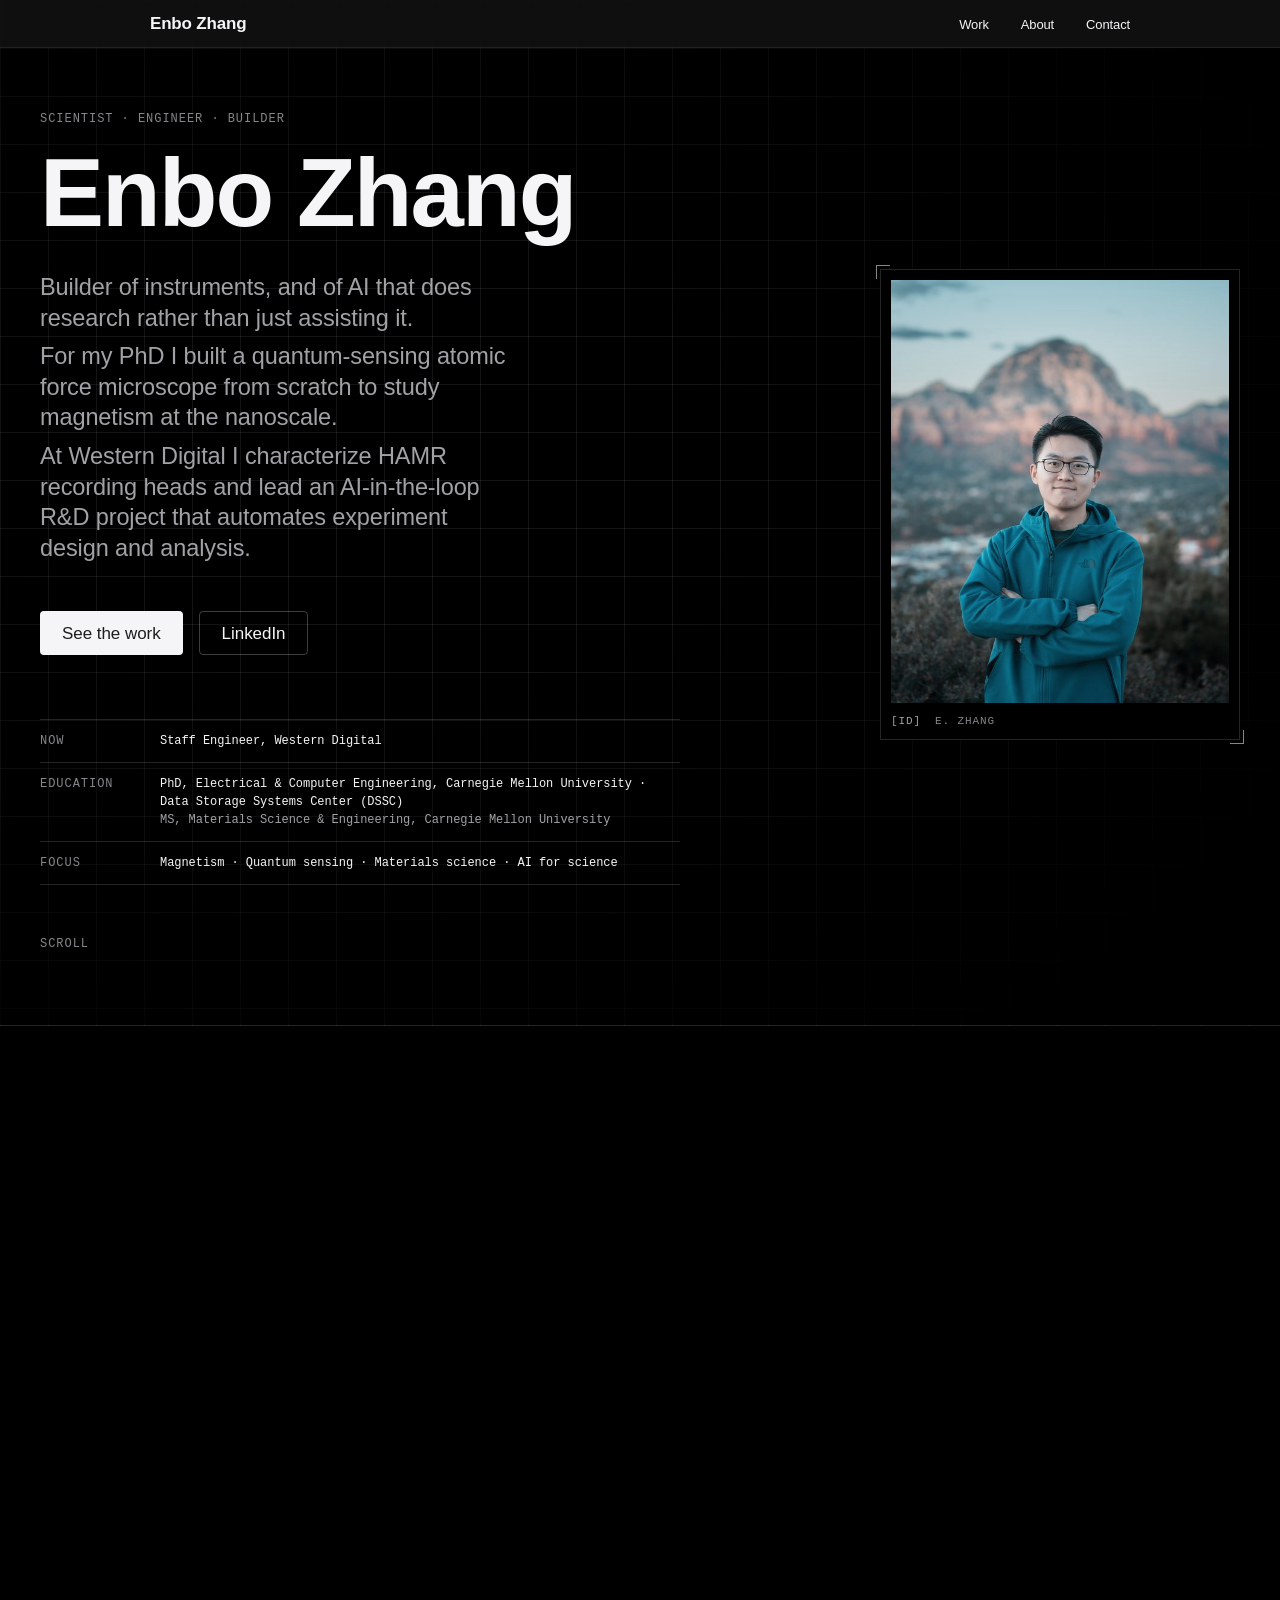
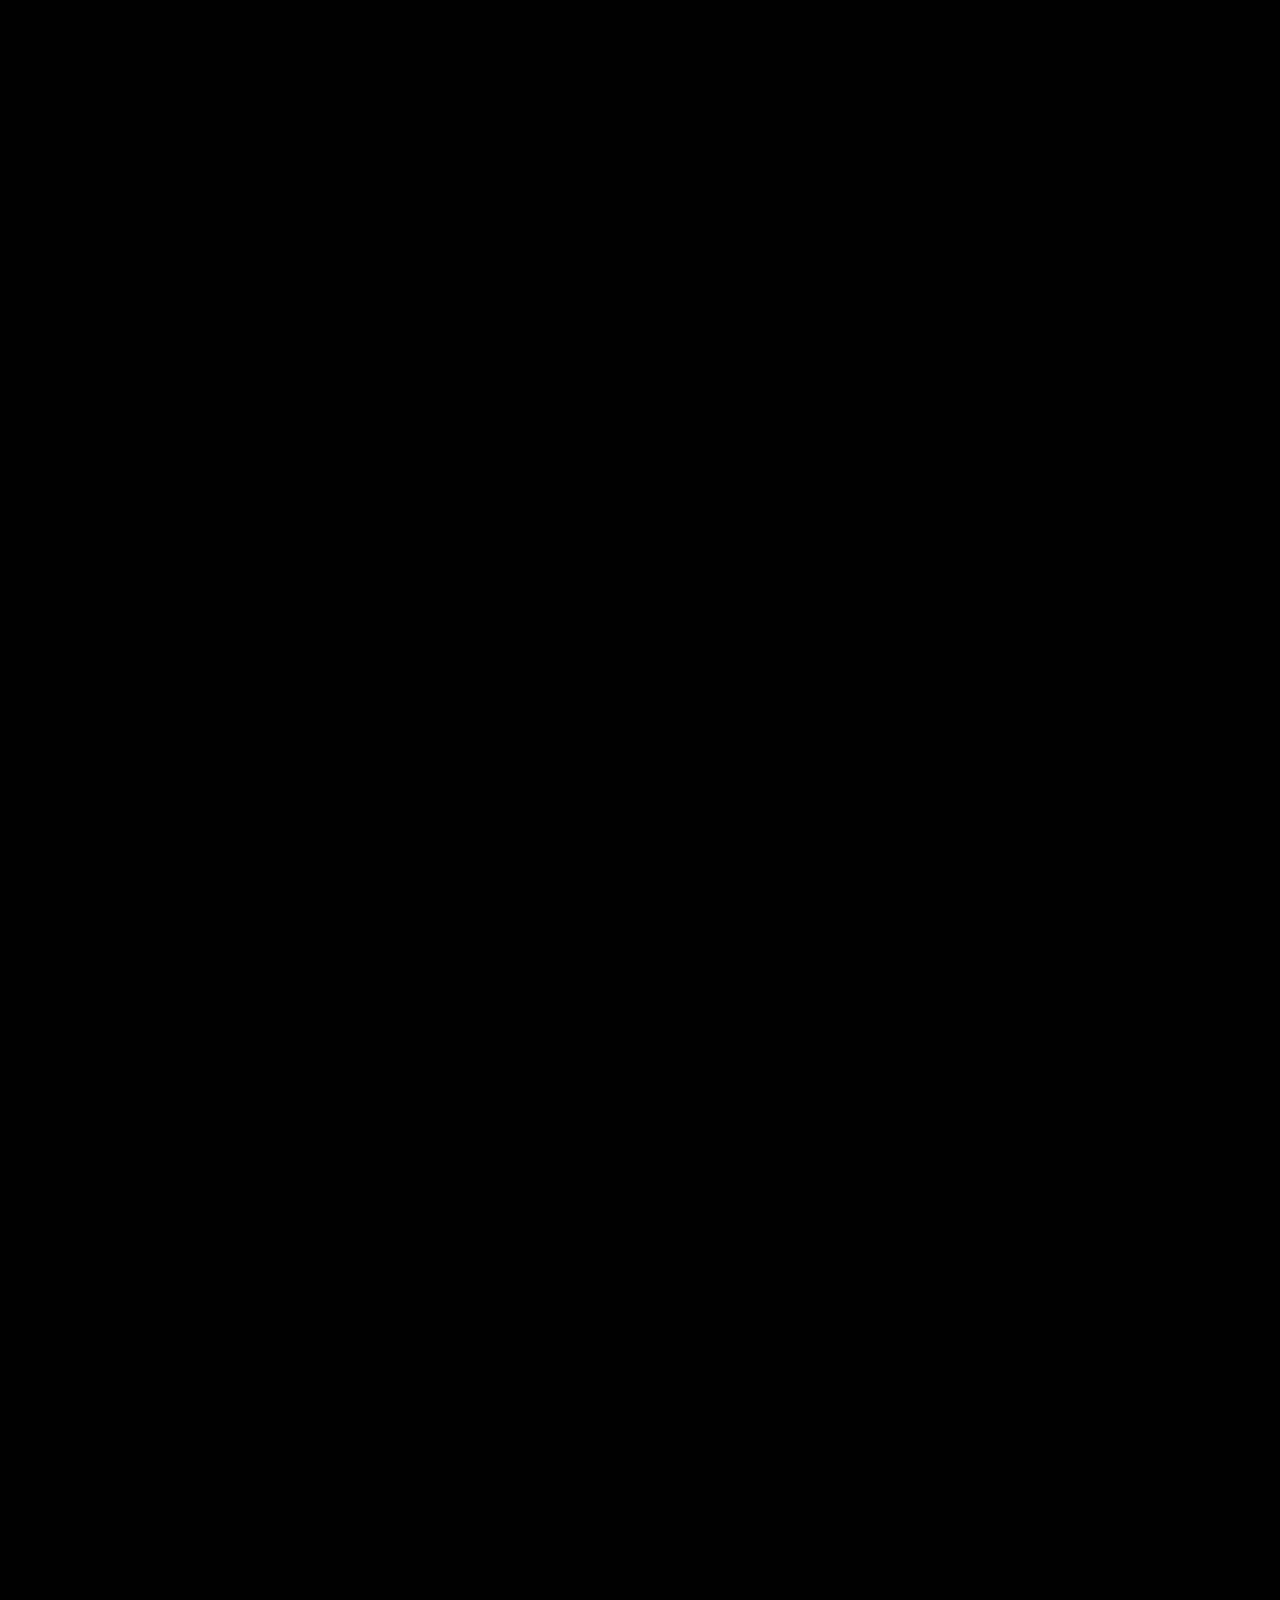
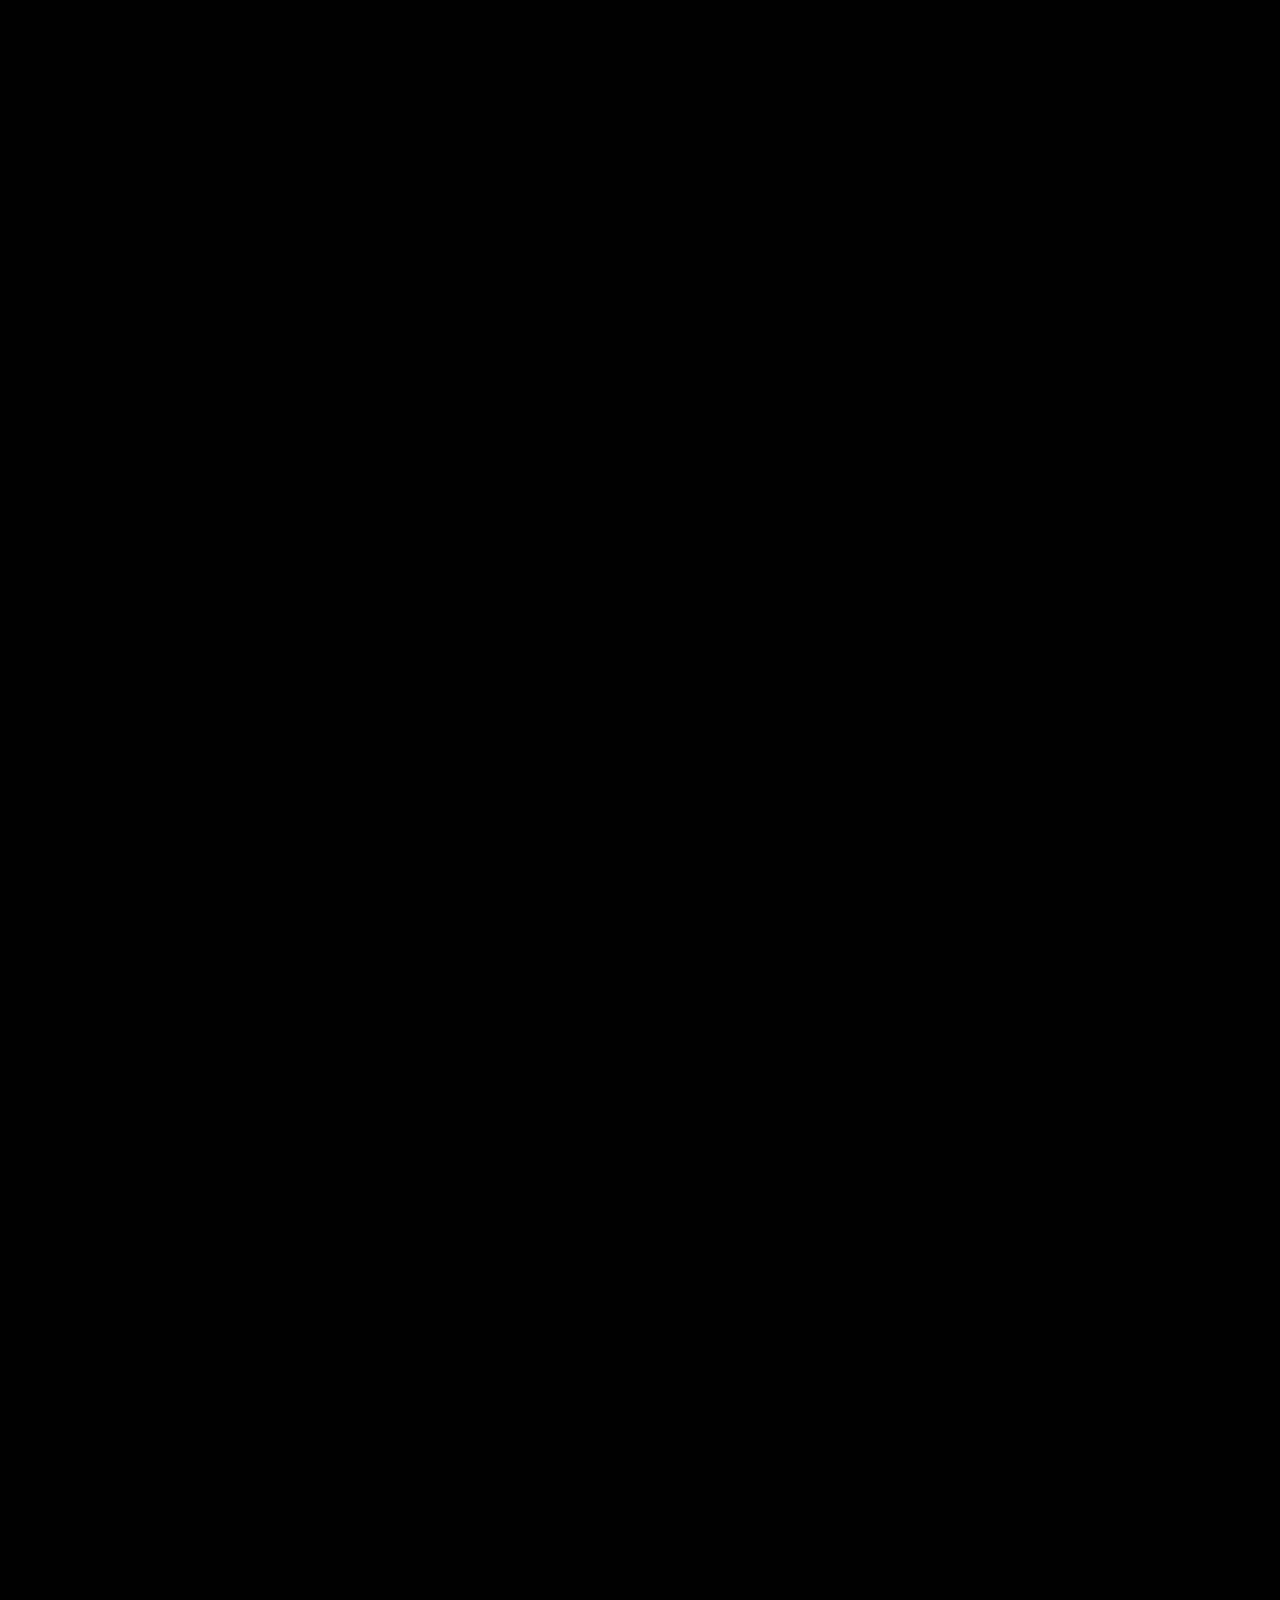
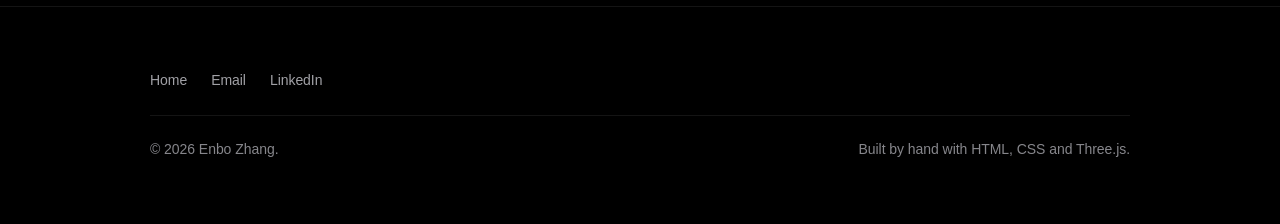
==== index.html @ 7265e804 "Personal site: first release Co-Authored-By: Claude Opus 5.5 <noreply@anthropic.com>" ====
<!doctype html>
<html lang="en" class="no-js">
<head>
  <meta charset="utf-8">
  <meta name="viewport" content="width=device-width, initial-scale=1, viewport-fit=cover">
  <meta http-equiv="Content-Security-Policy" content="default-src 'self'; script-src 'self' 'sha256-5r0ceAi77ofyhKluuUBJUzdOIMc4aEZR9Xlgif5W6zg=' 'sha256-VV6QR3nlez23JNakj3UuVgUJ5ohAsEgqDimlvfXaZN8='; style-src 'self'; img-src 'self' data:; font-src 'self'; connect-src 'self'; object-src 'none'; base-uri 'self'; form-action 'none'">
  <title>Enbo Zhang — Magnetism, materials &amp; quantum sensing</title>
  <meta name="description" content="Enbo Zhang works on magnetism, HAMR media, materials science and quantum sensing. Staff Engineer at Western Digital; PhD, Electrical &amp; Computer Engineering, Carnegie Mellon University.">
  <meta name="theme-color" content="#000000">
  <meta name="color-scheme" content="dark">
  <meta property="og:type" content="website">
  <meta property="og:title" content="Enbo Zhang — Magnetism, materials &amp; quantum sensing">
  <meta property="og:description" content="Enbo Zhang works on magnetism, HAMR media, materials science and quantum sensing. Staff Engineer at Western Digital; PhD, Electrical &amp; Computer Engineering, Carnegie Mellon University.">
  <meta property="og:image" content="assets/img/portrait.jpg">
  <meta name="twitter:card" content="summary_large_image">
  <link rel="icon" href="data:image/svg+xml,%3Csvg xmlns='http://www.w3.org/2000/svg' viewBox='0 0 64 64'%3E%3Crect width='64' height='64' rx='14' fill='%23000'/%3E%3Ccircle cx='32' cy='32' r='20' fill='none' stroke='%2364d2ff' stroke-width='3'/%3E%3Ccircle cx='32' cy='32' r='12' fill='none' stroke='%23ff375f' stroke-width='3'/%3E%3Ccircle cx='32' cy='32' r='5' fill='%23ff3b30'/%3E%3C/svg%3E">
  <script>document.documentElement.className='js';</script>
  <script type="importmap">{"imports":{"three":"./assets/vendor/three/build/three.module.js","three/addons/":"./assets/vendor/three/examples/jsm/"}}</script>
  <link rel="stylesheet" href="assets/css/tokens.css">
  <link rel="stylesheet" href="assets/css/site.css">
  <script type="module" src="assets/js/site.js"></script>
</head>
<body class="page-home">
  <a class="skip-link" href="#main">Skip to content</a>

  <header class="gnav">
    <nav class="gnav__inner" aria-label="Main">
      <a class="gnav__name" href="index.html">Enbo Zhang</a>
      <button class="gnav__menu-btn" type="button" aria-expanded="false" aria-controls="gnav-links" aria-label="Menu"><span></span><span></span></button>
      <ul class="gnav__links" id="gnav-links">
        <li><a href="#work">Work</a></li>
        <li><a href="#about">About</a></li>
        <li><a href="#contact">Contact</a></li>
      </ul>
    </nav>
  </header>

  <main id="main">
    <section id="top" class="hero hero--home" aria-labelledby="hero-title">
      <div class="hero__text">
        <p class="eyebrow lab-label">Scientist · Engineer · Builder</p>
        <h1 class="hero__title" id="hero-title">Enbo Zhang</h1>
        <p class="hero__sub hero__sub--lines">
          <span>Builder of instruments, and of AI that does research rather than just assisting it.</span>
          <span>For my PhD I built a quantum-sensing atomic force microscope from scratch to study magnetism at the nanoscale.</span>
          <span>At Western Digital I characterize HAMR recording heads and lead an AI-in-the-loop R&amp;D project that automates experiment design and analysis.</span>
        </p>
        <div class="cta-row">
          <a class="btn btn--primary" href="#work">See the work</a>
          <a class="btn btn--secondary" href="https://www.linkedin.com/in/enbo-zhang-559964148/" rel="noopener noreferrer" target="_blank">LinkedIn</a>
        </div>
        <dl class="hero__spec">
          <div><dt>Now</dt><dd>Staff Engineer, Western Digital</dd></div>
          <div><dt>Education</dt><dd>PhD, Electrical &amp; Computer Engineering, Carnegie Mellon University · Data Storage Systems Center (DSSC)</dd><dd>MS, Materials Science &amp; Engineering, Carnegie Mellon University</dd></div>
          <div><dt>Focus</dt><dd>Magnetism · Quantum sensing · Materials science · AI for science</dd></div>
        </dl>
      </div>
      <figure class="hero__photo">
        <img src="assets/img/portrait.jpg" srcset="assets/img/portrait-sm.jpg 560w, assets/img/portrait.jpg 960w" sizes="(max-width: 734px) 240px, 380px" width="960" height="1200" alt="Portrait of Enbo Zhang, arms crossed, with desert mountains behind.">
        <figcaption><span>[ID]</span> E. Zhang</figcaption>
      </figure>
      <div class="hero__cue" aria-hidden="true">Scroll</div>
    </section>

    <section id="work" class="section work" aria-labelledby="work-title">
      <div class="container--wide">
        <div class="lockup" data-reveal>
          <p class="eyebrow"><span class="lab-index">[01]</span> Work</p>
          <h2 class="headline" id="work-title">Selected projects.</h2>
        </div>

        <div class="tiles work__grid" data-reveal-group>
          <a class="project-card project-card--featured tile tile--6" href="projects/nv-chirality/index.html" aria-label="Project: Seeing the handedness of magnetic fields at the nanoscale">
            <div class="project-card__body">
              <p class="project-card__eyebrow">Quantum sensing · Spin waves</p>
              <h3 class="project-card__title">Seeing the handedness of magnetic fields at the nanoscale.</h3>
              <p class="project-card__text">The first application of polarization-selective quantum sensing with NV centres: a scanning quantum microscope, built from scratch, that reads the handedness of magnons' magnetic fields.</p>
              <span class="btn btn--link project-card__link">Explore the project <span aria-hidden="true">›</span></span>
            </div>
            <div class="project-card__visual project-card__visual--scene" aria-hidden="true" data-scene-fixed="nv-detect" data-progress="0.8" data-init-channel="both" data-init-layout="card">
              <canvas></canvas>
            </div>
          </a>

          <a class="project-card project-card--featured tile tile--6" href="projects/hamr-thermal/index.html" aria-label="Project: Keeping the heat in the grain — thermal conductance of FePt/h-BN for HAMR">
            <div class="project-card__body">
              <p class="project-card__eyebrow">HAMR · Thermal transport · TMRC best paper</p>
              <h3 class="project-card__title">Keeping the heat in the grain.</h3>
              <p class="project-card__text">FePt media walled by h-BN, now the industry-standard grain-boundary material for HAMR media, and a 3ω measurement of how little heat crosses the FePt/h-BN interface.</p>
              <span class="btn btn--link project-card__link">Explore the project <span aria-hidden="true">›</span></span>
            </div>
            <div class="project-card__visual project-card__visual--scene" aria-hidden="true" data-scene-fixed="hamr-media" data-progress="0.9">
              <canvas></canvas>
            </div>
          </a>

          <div class="project-card project-card--soon tile tile--6">
            <!-- TODO: replace with real project -->
            <p class="project-card__eyebrow">Coming soon</p>
            <h3 class="project-card__title">More work.</h3>
            <p class="project-card__text">Further projects in sensing and nanofabrication will appear here.</p>
          </div>
        </div>
      </div>
    </section>

    <section id="about" class="section about" aria-labelledby="about-title">
      <div class="container--text about__body">
        <div class="lockup lockup--left" data-reveal>
          <p class="eyebrow"><span class="lab-index">[02]</span> About</p>
          <h2 class="headline" id="about-title">I like building the instrument as much as the result.</h2>
        </div>
        <p class="about__p" data-reveal>I'm <strong>Enbo Zhang</strong>. My work sits where <strong>quantum physics meets hardware</strong>: I design and build measurement systems, then use them to answer questions about magnetism.</p>
        <p class="about__p" data-reveal>I'm a <strong>staff engineer at Western Digital</strong>, in HAMR characterization. As the <strong>DOE characterization owner</strong> for the reader and writer, I design the experiments that link head design and materials to recording performance, and build the analysis behind those decisions: response surfaces, micromagnetic modelling and root-cause analysis. That work feeds the qualification of Western Digital's first generation of HAMR drives.</p>
        <p class="about__p" data-reveal>I also lead an <strong>AI for manufacturing</strong> project: AI-in-the-loop R&amp;D for the recording-head organisation. I'm building a knowledge base with data and metadata standards that AI can read, and packaging our retrieval, screening, analysis and simulation methods as specs that coding agents implement and run. The aim is to hand routine DOE design and analysis to agents, so engineers can spend their time on the physics.</p>
        <p class="about__p" data-reveal>Before that, I did my PhD in Electrical &amp; Computer Engineering at Carnegie Mellon University, advised by Prof. Jian-Gang Zhu. There I <strong>built a scanning NV-centre microscope from components</strong> — atomic-force positioning, confocal optics, single-photon detection and microwave control — and with it we demonstrated the <strong>first polarization-selective quantum sensing</strong>, imaging spin waves by their handedness.</p>
        <ul class="chips" data-reveal-group aria-label="Skills">
          <li class="chip">Quantum sensing</li>
          <li class="chip">Scanning-probe microscopy</li>
          <li class="chip">Confocal optics</li>
          <li class="chip">Microwave engineering</li>
          <li class="chip">Magnetism &amp; spin waves</li>
          <li class="chip">Focused-ion-beam nanofabrication</li>
          <li class="chip">Design of experiments</li>
          <li class="chip">AI for manufacturing</li>
          <li class="chip">Data analysis &amp; simulation</li>
        </ul>
      </div>
    </section>

    <section id="contact" class="section contact" aria-labelledby="contact-title">
      <div class="container">
        <div class="lockup" data-reveal>
          <p class="eyebrow"><span class="lab-index">[03]</span> Contact</p>
          <h2 class="headline" id="contact-title">Let's talk.</h2>
          <p class="subhead">Open to roles in quantum technology, sensing and instrumentation.</p>
          <div class="cta-row">
            <a class="btn btn--primary" href="mailto:zebmail1@gmail.com">Email me</a>
            <a class="btn btn--secondary" href="https://www.linkedin.com/in/enbo-zhang-559964148/" rel="noopener noreferrer" target="_blank">LinkedIn</a>
          </div>
        </div>
      </div>
    </section>
  </main>

  <footer class="gfoot">
    <div class="container">
      <ul class="gfoot__links">
        <li><a href="index.html">Home</a></li>
        <li><a href="mailto:zebmail1@gmail.com">Email</a></li>
        <li><a href="https://www.linkedin.com/in/enbo-zhang-559964148/" rel="noopener noreferrer" target="_blank">LinkedIn</a></li>
      </ul>
      <div class="gfoot__row">
        <p>© 2026 Enbo Zhang.</p>
        <p>Built by hand with HTML, CSS and Three.js.</p>
      </div>
    </div>
  </footer>
</body>
</html>
---- assets/css/tokens.css ----
/* ==========================================================================
   tokens.css — Enbo Zhang personal site
   Design tokens only. Dark theme only. No selectors other than :root.
   Owner: designer agent. Consumed by site.css (web agent).
   Optional webfont: Inter from Google Fonts may be loaded as a fallback
   for non-Apple platforms (weights 400,500,600,700):
     <link rel="preconnect" href="https://fonts.googleapis.com">
     <link rel="preconnect" href="https://fonts.gstatic.com" crossorigin>
     <link href="https://fonts.googleapis.com/css2?family=Inter:wght@400;500;600;700&display=swap" rel="stylesheet">
   On macOS/iOS the system SF Pro is used and Inter is never downloaded-in-use.
   ========================================================================== */

:root {
  color-scheme: dark;

  /* ------------------------------------------------------------------------
     1. Colour — surfaces
     ------------------------------------------------------------------------ */
  --c-bg:              #000000;   /* page background (everywhere) */
  --c-surface-1:       #0b0b0d;   /* section bands, subtle lift */
  --c-surface-2:       #161617;   /* tiles / cards (Apple dark tile) */
  --c-surface-3:       #1d1d1f;   /* hovered tile, segmented track */
  --c-surface-4:       #2a2a2d;   /* segmented thumb, inputs */
  --c-surface-paper:   #f5f5f7;   /* behind paper figures (they have white bg) */
  --c-nav-bg:          rgba(22, 22, 23, 0.72);  /* translucent nav, used with backdrop blur */
  --c-scrim:           rgba(0, 0, 0, 0.88);     /* lightbox backdrop */
  --c-beat-scrim:      radial-gradient(closest-side, rgba(0,0,0,0.55), rgba(0,0,0,0) 100%); /* behind text beats on mobile */

  /* Hairlines / borders */
  --c-hairline:        rgba(255, 255, 255, 0.08);
  --c-border:          rgba(255, 255, 255, 0.14);
  --c-border-strong:   rgba(255, 255, 255, 0.24);

  /* ------------------------------------------------------------------------
     2. Colour — text (Apple dark style)
     ------------------------------------------------------------------------ */
  --c-text-1:          #f5f5f7;   /* primary: headlines, body */
  --c-text-2:          #a1a1a6;   /* secondary: subheads, supporting lines */
  --c-text-3: #86868b;   /* tertiary: captions, meta, footer */
  --c-text-inverse:    #1d1d1f;   /* text on light pill buttons */
  --c-link:            #2997ff;   /* Apple dark link blue */
  --c-link-hover:      #64b5ff;
  --c-focus:           #2997ff;   /* focus ring */

  /* ------------------------------------------------------------------------
     3. Colour — physics accents (keep identical across text, UI and 3D)
     ------------------------------------------------------------------------ */
  --c-sigma-plus:      #ff375f;   /* σ+  right-handed  (magenta) */
  --c-sigma-minus:     #64d2ff;   /* σ−  left-handed   (cyan) */
  --c-nv-red:          #ff3b30;   /* NV fluorescence core */
  --c-nv-glow:         #ff6a4d;   /* NV fluorescence bloom */
  --c-laser:           #30d158;   /* 532 nm laser green */
  --c-nitrogen:        #5b8cff;   /* nitrogen atom */
  --c-lattice:         #cfe8ff;   /* diamond lattice (use at low opacity) */
  --c-yig:             #ffb340;   /* YIG film amber */
  --c-gold:            #d4af37;   /* gold stripline */
  --c-heat:            #ed6925;   /* HAMR heat (inferno orange) */
  --c-hbn:             #bfe9ff;   /* h-BN sheets (ice cyan) */

  /* Soft (tinted) variants for chips, tile washes, toggle thumbs */
  --c-sigma-plus-soft:  rgba(255, 55, 95, 0.16);
  --c-sigma-minus-soft: rgba(100, 210, 255, 0.16);
  --c-yig-soft:         rgba(255, 179, 64, 0.14);
  --c-nv-soft:          rgba(255, 59, 48, 0.16);

  /* ------------------------------------------------------------------------
     4. Gradients
     ------------------------------------------------------------------------ */
  /* "Handedness" gradient text: magenta → cyan (σ+ → σ−) */
  --grad-handedness:   linear-gradient(90deg, #ff375f 0%, #a98bff 50%, #64d2ff 100%);
  /* NV glow gradient text: red → warm orange */
  --grad-nv:           linear-gradient(90deg, #ff3b30 0%, #ff6a4d 60%, #ff9f0a 100%);
  /* YIG / gold gradient text */
  --grad-yig:          linear-gradient(90deg, #ffd60a 0%, #ffb340 55%, #d4af37 100%);
  /* Neutral silver gradient text (hero name) */
  --grad-silver:       linear-gradient(180deg, #ffffff 0%, #c7c7cc 100%);
  /* Hero ambient backdrop (behind canvas / when no canvas) */
  --grad-hero-ambient: radial-gradient(60% 50% at 30% 40%, rgba(255,55,95,0.18) 0%, rgba(0,0,0,0) 70%),
                       radial-gradient(55% 45% at 72% 60%, rgba(100,210,255,0.16) 0%, rgba(0,0,0,0) 70%),
                       #000;
  /* Tile top-light sheen */
  --grad-tile-sheen:   linear-gradient(180deg, rgba(255,255,255,0.05) 0%, rgba(255,255,255,0) 40%);
  /* Fade edges of sticky stages into page */
  --grad-stage-fade-top:    linear-gradient(180deg, #000 0%, rgba(0,0,0,0) 100%);
  --grad-stage-fade-bottom: linear-gradient(0deg,   #000 0%, rgba(0,0,0,0) 100%);
  /* Usage for gradient text:
       background: var(--grad-handedness);
       -webkit-background-clip: text; background-clip: text;
       color: transparent; */

  /* ------------------------------------------------------------------------
     5. Typography — families & weights
     ------------------------------------------------------------------------ */
  --font-display: -apple-system, BlinkMacSystemFont, "SF Pro Display", "SF Pro Text", "Inter", "Helvetica Neue", Arial, sans-serif;
  --font-text:    -apple-system, BlinkMacSystemFont, "SF Pro Text", "SF Pro Display", "Inter", "Helvetica Neue", Arial, sans-serif;
  --font-mono:    ui-monospace, "SF Mono", SFMono-Regular, Menlo, Consolas, monospace;

  --fw-regular:   400;
  --fw-medium:    500;
  --fw-semibold:  600;
  --fw-bold:      700;

  /* ------------------------------------------------------------------------
     6. Typography — fluid type scale (min @ 375px  →  max @ 1440px)
     ------------------------------------------------------------------------ */
  --fs-hero:      clamp(3.5rem, 2.26rem + 5.28vw, 6rem);       /* 56 → 96  hero title */
  --fs-display:   clamp(2.5rem, 1.8rem + 3vw, 4.5rem);         /* 40 → 72  section headline / big stat */
  --fs-headline:  clamp(2rem, 1.56rem + 1.88vw, 3.5rem);       /* 32 → 56  beat headline, section h2 */
  --fs-title:     clamp(1.5rem, 1.28rem + 0.94vw, 2.5rem);     /* 24 → 40  tile headline, card title */
  --fs-subhead:   clamp(1.1875rem, 1.07rem + 0.5vw, 1.75rem);  /* 19 → 28  supporting line under headline */
  --fs-body-lg:   clamp(1.0625rem, 0.99rem + 0.3vw, 1.3125rem);/* 17 → 21  body / beat copy */
  --fs-body:      1.0625rem;                                    /* 17       UI text, tile copy */
  --fs-eyebrow:   clamp(0.9375rem, 0.88rem + 0.25vw, 1.1875rem);/* 15 → 19 eyebrow above headlines */
  --fs-caption:   0.875rem;                                     /* 14       captions, meta */
  --fs-micro:     0.75rem;                                      /* 12       legal / footer fine print */
  --fs-nav:       0.8125rem;                                    /* 13       nav links (Apple-like) */
  --fs-nav-name:  1.0625rem;                                    /* 17       nav wordmark */

  /* Line heights */
  --lh-hero:      1.03;
  --lh-display:   1.06;
  --lh-headline:  1.1;
  --lh-title:     1.15;
  --lh-subhead:   1.3;
  --lh-body:      1.48;
  --lh-caption:   1.42;

  /* Letter-spacing */
  --ls-hero:      -0.025em;
  --ls-display:   -0.02em;
  --ls-headline:  -0.015em;
  --ls-title:     -0.01em;
  --ls-subhead:   -0.005em;
  --ls-body:      -0.003em;
  --ls-caption:   0;
  --ls-eyebrow:   0.01em;    /* eyebrows are sentence case, NOT uppercase */
  --ls-nav:       -0.01em;

  /* Measure (max line length for running text) */
  --measure-tight: 22ch;     /* headlines */
  --measure:       38em;     /* body paragraphs */

  /* ------------------------------------------------------------------------
     7. Spacing scale (4px base)
     ------------------------------------------------------------------------ */
  --sp-1:   0.25rem;  /*   4 */
  --sp-2:   0.5rem;   /*   8 */
  --sp-3:   0.75rem;  /*  12 */
  --sp-4:   1rem;     /*  16 */
  --sp-5:   1.5rem;   /*  24 */
  --sp-6:   2rem;     /*  32 */
  --sp-7:   3rem;     /*  48 */
  --sp-8:   4rem;     /*  64 */
  --sp-9:   6rem;     /*  96 */
  --sp-10:  8rem;     /* 128 */
  --sp-11:  10rem;    /* 160 */

  /* Fluid section rhythm */
  --section-pad-y:  clamp(5rem, 3.2rem + 7.5vw, 10rem);   /* 80 → 160 vertical padding per section */
  --gutter:         clamp(1rem, 0.4rem + 2.5vw, 2.5rem);  /* 16 → 40 page side padding */
  --tile-gap:       clamp(0.75rem, 0.6rem + 0.6vw, 1.25rem); /* 12 → 20 bento gap */
  --stack-headline-sub: var(--sp-4);   /* headline → subhead */
  --stack-eyebrow-headline: var(--sp-3);/* eyebrow → headline */
  --stack-sub-cta:  var(--sp-6);       /* subhead → CTA row */

  /* ------------------------------------------------------------------------
     8. Layout widths
     ------------------------------------------------------------------------ */
  --w-text:     692px;    /* centred copy blocks (Apple "small" grid) */
  --w-content:  980px;    /* standard content width */
  --w-wide:     1200px;   /* tiles grid, gallery */
  --w-max:      1440px;   /* full-bleed cap for stages */
  --nav-h:      48px;     /* global nav height (44 on ≤734px) */
  --nav-h-sm:   44px;

  /* Breakpoints (reference only — CSS vars can't be used in @media):
       small  ≤ 734px
       medium 735px – 1068px
       large  ≥ 1069px                                                  */

  /* ------------------------------------------------------------------------
     9. Radii
     ------------------------------------------------------------------------ */
  --r-xs:     6px;
  --r-sm:     12px;
  --r-md:     18px;     /* small cards, figure thumbs */
  --r-tile:   28px;     /* bento tiles, project cards */
  --r-tile-sm: 20px;    /* tiles on ≤734px */
  --r-pill:   980px;    /* buttons, segmented control */
  --r-round:  50%;

  /* ------------------------------------------------------------------------
     10. Shadows / effects
     ------------------------------------------------------------------------ */
  --shadow-tile:     0 1px 0 rgba(255,255,255,0.04) inset, 0 20px 60px rgba(0,0,0,0.5);
  --shadow-lightbox: 0 30px 120px rgba(0,0,0,0.7);
  --blur-nav:        saturate(180%) blur(20px);
  --glow-sigma-plus: 0 0 24px rgba(255,55,95,0.45);
  --glow-sigma-minus:0 0 24px rgba(100,210,255,0.45);
  --focus-ring:      0 0 0 3px rgba(41,151,255,0.6);

  /* ------------------------------------------------------------------------
     11. Motion — easing & duration
     ------------------------------------------------------------------------ */
  --ease-out:       cubic-bezier(0.22, 1, 0.36, 1);      /* default reveals */
  --ease-in-out:    cubic-bezier(0.65, 0, 0.35, 1);      /* beat cross-fades */
  --ease-in:        cubic-bezier(0.4, 0, 1, 1);
  --ease-spring:    cubic-bezier(0.34, 1.56, 0.64, 1);   /* segmented thumb, small pops */
  --ease-standard:  cubic-bezier(0.25, 0.1, 0.25, 1);    /* hover colour changes */

  --dur-fast:       160ms;   /* hover, focus */
  --dur-base:       320ms;   /* toggles, nav */
  --dur-slow:       600ms;   /* beat fade */
  --dur-reveal:     900ms;   /* fade-up reveal */
  --dur-hero:       1400ms;  /* hero intro */
  --stagger:        90ms;    /* per child in reveal groups */

  --reveal-distance: 24px;   /* translateY for fade-up */
  --beat-distance:   16px;   /* translateY for scroll beats */

  /* ------------------------------------------------------------------------
     12. Z-index
     ------------------------------------------------------------------------ */
  --z-canvas:   0;
  --z-beats:    10;
  --z-controls: 20;
  --z-nav:      100;
  --z-lightbox: 1000;
}

/* Reduced motion: zero out distances/durations so reveals become instant opacity. */
@media (prefers-reduced-motion: reduce) {
  :root {
    --reveal-distance: 0px;
    --beat-distance:   0px;
    --dur-reveal:      1ms;
    --dur-hero:        1ms;
    --dur-slow:        200ms;
    --stagger:         0ms;
  }
}

/* Small screens: nav height */
@media (max-width: 734px) {
  :root {
    --nav-h: 44px;
  }
}
---- assets/css/site.css ----
/* ==========================================================================
   site.css — shared layout & components (web agent)
   Uses tokens from tokens.css (loaded first via <link>; also imported here
   so the file works standalone).
   Breakpoints: small ≤734px · medium 735–1068px · large ≥1069px
   ========================================================================== */

@import url("tokens.css");

/* --------------------------------------------------------------------------
   1. Base / reset
   -------------------------------------------------------------------------- */
*,
*::before,
*::after { box-sizing: border-box; }

html {
  background: var(--c-bg);
  color: var(--c-text-1);
  font-family: var(--font-text);
  -webkit-font-smoothing: antialiased;
  -moz-osx-font-smoothing: grayscale;
  text-rendering: optimizeLegibility;
  -webkit-text-size-adjust: 100%;
  text-size-adjust: 100%;
  scroll-padding-top: var(--nav-h);
}
@media (prefers-reduced-motion: no-preference) {
  html { scroll-behavior: smooth; }
}
html.is-locked { overflow: hidden; }

body {
  margin: 0;
  background: var(--c-bg);
  font-size: var(--fs-body);
  line-height: var(--lh-body);
  letter-spacing: var(--ls-body);
  overflow-x: clip;
}
@supports not (overflow: clip) { body { overflow-x: hidden; } }

img, canvas, svg { display: block; max-width: 100%; }
h1, h2, h3, h4, p, figure, ul { margin: 0; }
ul { padding: 0; list-style: none; }
button { font: inherit; color: inherit; background: none; border: 0; padding: 0; cursor: pointer; }
a { color: var(--c-link); text-decoration: none; }
a:hover { text-decoration: underline; }
strong { color: var(--c-text-1); font-weight: var(--fw-semibold); }

:focus { outline: none; }
:focus-visible { outline: none; box-shadow: var(--focus-ring); border-radius: var(--r-xs); }

.visually-hidden {
  position: absolute !important;
  width: 1px; height: 1px;
  margin: -1px; padding: 0; border: 0;
  overflow: hidden; clip: rect(0 0 0 0); clip-path: inset(50%);
  white-space: nowrap;
}

.skip-link {
  position: fixed;
  top: var(--sp-2); left: var(--sp-2);
  z-index: calc(var(--z-nav) + 1);
  padding: var(--sp-2) var(--sp-4);
  background: var(--c-text-1);
  color: var(--c-text-inverse);
  border-radius: var(--r-pill);
  font-size: var(--fs-caption);
  font-weight: var(--fw-medium);
  transform: translateY(-200%);
  transition: transform var(--dur-fast) var(--ease-out);
}
.skip-link:focus,
.skip-link:focus-visible { transform: none; text-decoration: none; }

/* --------------------------------------------------------------------------
   2. Text colour helpers
   -------------------------------------------------------------------------- */
.sigma-plus  { color: var(--c-sigma-plus); }
.sigma-minus { color: var(--c-sigma-minus); }
.nv-glow     { color: var(--c-nv-glow); }
.grad-handedness,
.grad-nv,
.grad-yig,
.grad-silver {
  -webkit-background-clip: text;
  background-clip: text;
  color: transparent;
  -webkit-text-fill-color: transparent;
  -webkit-box-decoration-break: clone;
  box-decoration-break: clone;
}
.grad-handedness { background-image: var(--grad-handedness); }
.grad-nv         { background-image: var(--grad-nv); }
.grad-yig        { background-image: var(--grad-yig); }
.grad-silver     { background-image: var(--grad-silver); }

.c-nv   { color: var(--c-nv-glow); }
.c-yig  { color: var(--c-yig); }
.c-gold { color: var(--c-gold); }
.c-heat { color: var(--c-heat); }
.c-hbn  { color: var(--c-hbn); }
.c-text-2 { color: var(--c-text-2); }

/* --------------------------------------------------------------------------
   3. Layout
   -------------------------------------------------------------------------- */
.container,
.container--wide,
.container--text {
  width: 100%;
  margin-inline: auto;
  padding-inline: var(--gutter);
}
.container       { max-width: calc(var(--w-content) + 2 * var(--gutter)); }
.container--wide { max-width: calc(var(--w-wide) + 2 * var(--gutter)); }
.container--text { max-width: calc(var(--w-text) + 2 * var(--gutter)); }

.section { padding-block: var(--section-pad-y); text-align: center; }

/* --------------------------------------------------------------------------
   4. Lockup: eyebrow / headline / subhead
   -------------------------------------------------------------------------- */
.lockup { display: flex; flex-direction: column; align-items: center; text-align: center; }
.lockup--left { align-items: flex-start; text-align: left; }

.eyebrow {
  font-size: var(--fs-eyebrow);
  font-weight: var(--fw-semibold);
  letter-spacing: var(--ls-eyebrow);
  line-height: var(--lh-subhead);
  color: var(--c-text-2);
  margin-bottom: var(--stack-eyebrow-headline);
}
.headline {
  font-family: var(--font-display);
  font-weight: var(--fw-semibold);
  font-size: var(--fs-headline);
  line-height: var(--lh-headline);
  letter-spacing: var(--ls-headline);
  color: var(--c-text-1);
  max-width: var(--measure-tight);
  text-wrap: balance;
}
.headline--display {
  font-size: var(--fs-display);
  line-height: var(--lh-display);
  letter-spacing: var(--ls-display);
}
.subhead {
  margin-top: var(--stack-headline-sub);
  font-size: var(--fs-subhead);
  line-height: var(--lh-subhead);
  letter-spacing: var(--ls-subhead);
  color: var(--c-text-2);
  max-width: 34ch;
  text-wrap: pretty;
}
.lockup .cta-row { margin-top: var(--stack-sub-cta); }
.lockup__note {
  margin-top: var(--sp-4);
  font-size: var(--fs-caption);
  line-height: var(--lh-caption);
  color: var(--c-text-3);
  max-width: 44ch;
}
.section__caption {
  margin-top: var(--sp-7);
  font-size: var(--fs-caption);
  line-height: var(--lh-caption);
  color: var(--c-text-3);
  text-align: center;
}
.lockup + .tiles,
.lockup + .gallery { margin-top: var(--sp-9); }
@media (max-width: 734px) {
  .lockup + .tiles,
  .lockup + .gallery { margin-top: var(--sp-7); }
}

/* --------------------------------------------------------------------------
   5. Buttons
   -------------------------------------------------------------------------- */
.cta-row {
  display: flex;
  flex-wrap: wrap;
  align-items: center;
  justify-content: center;
  gap: var(--sp-4);
}
.btn {
  display: inline-flex;
  align-items: center;
  justify-content: center;
  gap: 0.35em;
  height: 44px;
  padding: 0 22px;
  border-radius: var(--r-pill);
  font-size: var(--fs-body);
  font-weight: var(--fw-medium);
  letter-spacing: var(--ls-body);
  white-space: nowrap;
  text-decoration: none;
  transition: background-color var(--dur-fast) var(--ease-standard),
              color var(--dur-fast) var(--ease-standard),
              border-color var(--dur-fast) var(--ease-standard);
}
.btn:hover { text-decoration: none; }
.btn:focus-visible { border-radius: var(--r-pill); }
.btn--primary { background: var(--c-text-1); color: var(--c-text-inverse); }
.btn--primary:hover { background: #ffffff; }
.btn--secondary {
  background: transparent;
  border: 1px solid var(--c-border-strong);
  color: var(--c-text-1);
}
.btn--secondary:hover { background: rgba(255, 255, 255, 0.08); }
.btn--link { height: auto; padding: 0; background: none; color: var(--c-link); }
.btn--link:hover { color: var(--c-link-hover); text-decoration: underline; }
a[aria-disabled="true"] { opacity: 0.4; pointer-events: none; }

/* --------------------------------------------------------------------------
   6. Global nav
   -------------------------------------------------------------------------- */
.gnav {
  position: fixed;
  inset: 0 0 auto 0;
  height: var(--nav-h);
  z-index: var(--z-nav);
  background: var(--c-nav-bg);
  -webkit-backdrop-filter: var(--blur-nav);
  backdrop-filter: var(--blur-nav);
  border-bottom: 1px solid var(--c-hairline);
}
.gnav__inner {
  height: 100%;
  max-width: calc(var(--w-content) + 2 * var(--gutter));
  margin-inline: auto;
  padding-inline: var(--gutter);
  display: flex;
  justify-content: space-between;
  align-items: center;
}
.gnav__name {
  font-family: var(--font-display);
  font-size: var(--fs-nav-name);
  font-weight: var(--fw-semibold);
  letter-spacing: var(--ls-nav);
  color: var(--c-text-1);
  white-space: nowrap;
}
.gnav__name:hover { text-decoration: none; }
.gnav__links { display: flex; align-items: center; gap: var(--sp-6); }
.gnav__links a {
  font-size: var(--fs-nav);
  letter-spacing: var(--ls-nav);
  color: var(--c-text-1);
  opacity: 0.8;
  transition: opacity var(--dur-fast) var(--ease-standard);
}
.gnav__links a:hover { opacity: 1; text-decoration: none; }
.gnav__menu-btn { display: none; }
.gnav__home {
  font-size: var(--fs-nav);
  letter-spacing: var(--ls-nav);
  color: var(--c-text-1);
  opacity: 0.8;
  transition: opacity var(--dur-fast) var(--ease-standard);
}
.gnav__home:hover { opacity: 1; text-decoration: none; }
/* section rail: one link per part of the page, each filling as you read it */
.gnav__rail {
  position: absolute;
  left: 0; right: 0; top: 100%;
  height: var(--rail-h, 30px);
  display: flex;
  gap: 14px;
  padding-inline: var(--gutter);
  background: var(--c-nav-bg);
  -webkit-backdrop-filter: var(--blur-nav);
  backdrop-filter: var(--blur-nav);
  border-bottom: 1px solid var(--c-hairline);
}
.rail__seg {
  flex: 1 1 0;
  min-width: 0;
  display: flex;
  flex-direction: column;
  justify-content: center;
  gap: 5px;
  padding-top: 2px;
  color: var(--c-text-3);
  text-decoration: none;
  transition: color var(--dur-fast) var(--ease-standard), flex-grow var(--dur-fast) var(--ease-standard);
}
.rail__seg:hover { color: var(--c-text-1); text-decoration: none; }
.rail__seg[aria-current="true"] { color: var(--c-text-1); }
.rail__label {
  font-family: var(--font-mono);
  font-size: 10px;
  letter-spacing: 0.08em;
  text-transform: uppercase;
  white-space: nowrap;
  overflow: hidden;
  text-overflow: ellipsis;
}
.rail__num { opacity: 0.55; }
.rail__track { position: relative; height: 2px; background: rgba(255, 255, 255, 0.12); overflow: hidden; }
.rail__fill {
  position: absolute; inset: 0;
  background: var(--c-text-2);
  transform-origin: 0 50%;
  transform: scaleX(var(--fill, 0));
}
.rail__seg[aria-current="true"] .rail__fill { background: var(--c-text-1); }
.rail__seg:focus-visible { outline: 2px solid var(--c-text-1); outline-offset: -2px; }
html:has(.gnav__rail) { scroll-padding-top: calc(var(--nav-h) + var(--rail-h, 30px)); }
.gnav.is-open .gnav__rail { display: none; }
/* Physics: a header link followed by its sub-parts, packed tighter than the top-level parts */
.rail__group { flex: 4 1 0; min-width: 0; display: flex; gap: 2px; }
.rail__head {
  flex: none;
  display: flex;
  flex-direction: column;
  justify-content: center;
  gap: 5px;
  padding: 2px 10px 0 0;
  color: var(--c-text-3);
  text-decoration: none;
  transition: color var(--dur-fast) var(--ease-standard);
}
.rail__head:hover, .rail__group:has([aria-current="true"]) .rail__head { color: var(--c-text-1); text-decoration: none; }
.rail__track--none { background: none; }
.rail__seg--sub .rail__label { text-transform: none; letter-spacing: 0.02em; }
.rail__pre { display: none; }
@media (max-width: 734px) {
  .gnav__rail { gap: 4px; }
  .rail__head { display: none; }
  .rail__seg .rail__label { visibility: hidden; }
  .rail__seg[aria-current="true"] { flex-grow: 4; }
  .rail__group:has([aria-current="true"]) { flex-grow: 7; }
  .rail__seg[aria-current="true"] .rail__label { visibility: visible; }
  .rail__pre { display: inline; }
}

@media (max-width: 734px) {
  .gnav__menu-btn {
    display: inline-flex;
    flex-direction: column;
    align-items: center;
    justify-content: center;
    gap: 6px;
    width: 44px; height: 44px;
    margin-right: -12px;
    border-radius: var(--r-sm);
  }
  .gnav__menu-btn span {
    display: block;
    width: 17px; height: 1.5px;
    border-radius: 1px;
    background: var(--c-text-1);
    transition: transform var(--dur-base) var(--ease-out);
  }
  .gnav__menu-btn[aria-expanded="true"] span:first-child { transform: translateY(3.75px) rotate(45deg); }
  .gnav__menu-btn[aria-expanded="true"] span:last-child  { transform: translateY(-3.75px) rotate(-45deg); }

  .gnav__links {
    position: absolute;
    top: 100%; left: 0; right: 0;
    flex-direction: column;
    align-items: stretch;
    gap: 0;
    padding: var(--sp-4) var(--gutter) var(--sp-7);
    background: var(--c-nav-bg);
    -webkit-backdrop-filter: var(--blur-nav);
    backdrop-filter: var(--blur-nav);
    border-bottom: 1px solid var(--c-hairline);
    opacity: 0;
    visibility: hidden;
    transform: translateY(-12px);
    transition: opacity var(--dur-base) var(--ease-out),
                transform var(--dur-base) var(--ease-out),
                visibility 0s linear var(--dur-base);
  }
  .gnav.is-open .gnav__links {
    opacity: 1;
    visibility: visible;
    transform: none;
    transition: opacity var(--dur-base) var(--ease-out),
                transform var(--dur-base) var(--ease-out),
                visibility 0s;
  }
  .gnav__links a {
    font-family: var(--font-display);
    font-size: var(--fs-title);
    font-weight: var(--fw-semibold);
    line-height: var(--lh-title);
    padding-block: var(--sp-3);
    opacity: 1;
  }
  .no-js .gnav__links { display: none; }
}

/* --------------------------------------------------------------------------
   7. Hero
   -------------------------------------------------------------------------- */
.hero {
  position: relative;
  min-height: 100vh;
  min-height: 100svh;
  padding: calc(var(--nav-h) + var(--sp-8)) var(--gutter) var(--sp-10);
  display: flex;
  flex-direction: column;
  align-items: center;
  justify-content: center;
  text-align: center;
  background: var(--grad-hero-ambient);
  overflow: hidden;
  isolation: isolate;
}
.hero__canvas { position: absolute; inset: 0; width: 100%; height: 100%; z-index: -1; opacity: 0.55; }
.hero .eyebrow { margin-bottom: var(--sp-4); }
.hero__title {
  font-family: var(--font-display);
  font-weight: var(--fw-semibold);
  font-size: var(--fs-hero);
  line-height: var(--lh-hero);
  letter-spacing: var(--ls-hero);
  color: var(--c-text-1);
  max-width: 14ch;
  text-wrap: balance;
  padding-bottom: 0.06em; /* descenders for gradient text */
}
.hero--home .hero__title { font-weight: var(--fw-bold); max-width: none; }
.hero__sub {
  margin-top: var(--sp-5);
  font-size: var(--fs-subhead);
  line-height: var(--lh-subhead);
  letter-spacing: var(--ls-subhead);
  color: var(--c-text-2);
  max-width: 28ch;
  text-wrap: pretty;
}
.hero--project .hero__sub { max-width: 34ch; }
.hero .cta-row { margin-top: var(--sp-7); }
.hero__meta {
  margin-top: var(--sp-7);
  font-size: var(--fs-caption);
  line-height: var(--lh-caption);
  color: var(--c-text-3);
  max-width: 60ch;
}
.hero__meta strong { color: var(--c-text-1); font-weight: var(--fw-medium); }

/* intro: children fade + rise, 120ms stagger */
@keyframes hero-in {
  from { opacity: 0; transform: translateY(var(--reveal-distance)); }
  to   { opacity: 1; transform: none; }
}
.js .hero > :not(.hero__canvas):not(.hero__cue) {
  animation: hero-in var(--dur-hero) var(--ease-out) both;
}
.js .hero > :nth-child(2) { animation-delay: 120ms; }
.js .hero > :nth-child(3) { animation-delay: 240ms; }
.js .hero > :nth-child(4) { animation-delay: 360ms; }
.js .hero > :nth-child(5) { animation-delay: 480ms; }
.js .hero > :nth-child(6) { animation-delay: 600ms; }
@media (prefers-reduced-motion: reduce) {
  .js .hero > * { animation-delay: 0ms !important; }
}

.hero__cue {
  position: absolute;
  left: 50%; bottom: 32px;
  transform: translateX(-50%);
  display: flex;
  flex-direction: column;
  align-items: center;
  gap: var(--sp-2);
  font-size: var(--fs-micro);
  color: var(--c-text-3);
  transition: opacity var(--dur-base) var(--ease-standard);
  pointer-events: none;
}
.hero__cue::after {
  content: "";
  width: 1px; height: 32px;
  background: linear-gradient(180deg, var(--c-text-3), rgba(110, 110, 115, 0));
  transform-origin: top;
}
@keyframes cue-line {
  0%   { transform: scaleY(0); opacity: 1; }
  60%  { transform: scaleY(1); opacity: 1; }
  100% { transform: scaleY(1); opacity: 0; }
}
@media (prefers-reduced-motion: no-preference) {
  .hero__cue::after { animation: cue-line 2.4s var(--ease-in-out) infinite; }
}
.is-scrolled .hero__cue { opacity: 0; }
@media (max-height: 560px) { .hero__cue { display: none; } }

/* --------------------------------------------------------------------------
   8. Reveal
   -------------------------------------------------------------------------- */
.js [data-reveal],
.js [data-reveal-group] > * {
  opacity: 0;
  transform: translateY(var(--reveal-distance));
  transition: opacity var(--dur-reveal) var(--ease-out),
              transform var(--dur-reveal) var(--ease-out),
              background-color var(--dur-fast) var(--ease-standard);
}
.js [data-reveal-group] > * { transition-delay: calc(var(--i, 0) * var(--stagger)), calc(var(--i, 0) * var(--stagger)), 0s; }
.js [data-reveal].is-visible,
.js [data-reveal-group].is-visible > * { opacity: 1; transform: none; }

/* --------------------------------------------------------------------------
   9. Tiles (bento)
   -------------------------------------------------------------------------- */
.tiles {
  display: grid;
  gap: var(--tile-gap);
  max-width: var(--w-wide);
  margin-inline: auto;
  grid-template-columns: repeat(6, minmax(0, 1fr));
  text-align: left;
}
.tile--2 { grid-column: span 2; }
.tile--3 { grid-column: span 3; }
.tile--4 { grid-column: span 4; }
.tile--6 { grid-column: span 6; }
@media (max-width: 1068px) {
  .tiles { grid-template-columns: repeat(2, minmax(0, 1fr)); }
  .tile--2, .tile--3, .tile--4 { grid-column: span 1; }
  .tile--6 { grid-column: span 2; }
  .tiles--stack-md { grid-template-columns: minmax(0, 1fr); }
  .tiles--stack-md > * { grid-column: auto; }
  .tiles > .tile--wide-md { grid-column: span 2; }
}
@media (max-width: 734px) {
  .tiles { grid-template-columns: minmax(0, 1fr); }
  .tiles > *, .tiles > .tile--6, .tiles > .tile--wide-md { grid-column: auto; }
}

.tile {
  position: relative;
  background-color: var(--c-surface-2);
  background-image: var(--grad-tile-sheen);
  border-radius: var(--r-tile);
  padding: clamp(24px, 3vw, 40px);
  overflow: hidden;
  min-height: 320px;
  display: flex;
  flex-direction: column;
}
@media (max-width: 734px) { .tile { border-radius: var(--r-tile-sm); } }
@media (hover: hover) and (pointer: fine) {
  .tile:hover { background-color: var(--c-surface-3); }
}

/* stat tiles */
.tile.stat { min-height: 220px; justify-content: space-between; gap: var(--sp-5); }
.stat__label { font-size: var(--fs-body); color: var(--c-text-2); font-weight: var(--fw-medium); }
.stat__value {
  font-family: var(--font-display);
  font-size: var(--fs-display);
  font-weight: var(--fw-bold);
  line-height: var(--lh-display);
  letter-spacing: var(--ls-display);
  color: var(--c-text-1);
  padding-bottom: 0.05em;
}
.tile--2 .stat__value { font-size: clamp(2.25rem, 1.6rem + 2.2vw, 3.5rem); }
.stat__value.c-nv-red { color: var(--c-nv-red); }
.stat__value.sigma-plus { color: var(--c-sigma-plus); }
.stat__value.sigma-minus { color: var(--c-sigma-minus); }
.stat__note { font-size: var(--fs-caption); line-height: var(--lh-caption); color: var(--c-text-3); max-width: 36ch; }

/* feature tiles */
.tile.feature { gap: var(--sp-3); justify-content: flex-end; }
.feature__eyebrow { font-size: var(--fs-caption); font-weight: var(--fw-semibold); color: var(--c-text-2); }
.feature__title {
  font-family: var(--font-display);
  font-size: var(--fs-title);
  font-weight: var(--fw-semibold);
  line-height: var(--lh-title);
  letter-spacing: var(--ls-title);
  color: var(--c-text-1);
  max-width: 18ch;
  text-wrap: balance;
}
.feature__text { font-size: var(--fs-body); line-height: var(--lh-body); color: var(--c-text-2); max-width: 40ch; }
.tile.feature--center { min-height: 200px; align-items: center; justify-content: center; text-align: center; }
.tile.feature--center .feature__title,
.tile.feature--center .feature__text { max-width: 40ch; }

/* role: one block, one line per part of the work */
.tile.role-block { min-height: 0; }
.role-list { list-style: none; margin: 0; padding: 0; text-align: left; }
.role-list li {
  display: grid;
  grid-template-columns: 11rem minmax(0, 1fr);
  align-items: baseline;
  gap: var(--sp-2) var(--sp-5);
  padding: var(--sp-4) 0;
  border-top: 1px solid var(--c-border);
}
.role-list li:first-child { border-top: 0; padding-top: 0; }
.role-list li:last-child { padding-bottom: 0; }
.role-list__tag { font-family: var(--font-mono); font-size: 12px; text-transform: uppercase; letter-spacing: 0.08em; }
:where(.role-list__tag) { color: var(--c-text-2); }
.role-list__item {
  font-family: var(--font-display);
  font-size: clamp(1.125rem, 1rem + 0.6vw, 1.5rem);
  font-weight: var(--fw-semibold);
  line-height: 1.25;
  color: var(--c-text-1);
}
@media (max-width: 734px) { .role-list li { grid-template-columns: minmax(0, 1fr); } }

/* --------------------------------------------------------------------------
   10. Home — project cards, chips
   -------------------------------------------------------------------------- */
.work .tiles { margin-top: var(--sp-9); }
.project-card { color: var(--c-text-1); text-decoration: none; }
.project-card:hover { text-decoration: none; }
a.project-card { transition: background-color var(--dur-fast) var(--ease-standard); }
a.project-card:focus-visible { border-radius: var(--r-tile); }

.project-card--featured {
  padding: 0;
  display: grid;
  grid-template-columns: 45fr 55fr;
  min-height: 520px;
}
.project-card__body {
  padding: clamp(28px, 4vw, 56px);
  display: flex;
  flex-direction: column;
  justify-content: center;
  gap: var(--sp-3);
}
.project-card__eyebrow { font-size: var(--fs-eyebrow); font-weight: var(--fw-semibold); }
.project-card__title {
  font-family: var(--font-display);
  font-size: var(--fs-headline);
  font-weight: var(--fw-semibold);
  line-height: var(--lh-headline);
  letter-spacing: var(--ls-headline);
  text-wrap: balance;
}
.project-card__text { font-size: var(--fs-body-lg); color: var(--c-text-2); max-width: 34ch; }
.project-card__meta { font-size: var(--fs-caption); color: var(--c-text-3); }
.project-card__link { margin-top: var(--sp-4); align-self: flex-start; }
.project-card:hover .project-card__link { text-decoration: underline; }

.project-card__visual {
  position: relative;
  min-height: 320px;
  background: var(--grad-hero-ambient);
  overflow: hidden;
}
.ring {
  position: absolute;
  top: 50%; left: 50%;
  border-radius: 50%;
  translate: -50% -50%;
}
.ring--plus {
  width: min(64%, 360px); aspect-ratio: 1;
  border: 1.5px solid rgba(255, 55, 95, 0.35);
  box-shadow: 0 0 40px rgba(255, 55, 95, 0.12), inset 0 0 40px rgba(255, 55, 95, 0.08);
}
.ring--minus {
  width: min(40%, 220px); aspect-ratio: 1;
  border: 1.5px solid rgba(100, 210, 255, 0.4);
  box-shadow: 0 0 40px rgba(100, 210, 255, 0.12), inset 0 0 30px rgba(100, 210, 255, 0.08);
}
.ring::before {
  content: "";
  position: absolute;
  top: -5px; left: 50%;
  width: 9px; height: 9px;
  margin-left: -4.5px;
  border-radius: 50%;
}
.ring--plus::before  { background: var(--c-sigma-plus);  box-shadow: 0 0 16px 4px rgba(255, 55, 95, 0.7); }
.ring--minus::before { background: var(--c-sigma-minus); box-shadow: 0 0 16px 4px rgba(100, 210, 255, 0.7); }
.ring__core {
  position: absolute;
  top: 50%; left: 50%;
  width: 14px; height: 14px;
  translate: -50% -50%;
  border-radius: 50%;
  background: var(--c-nv-red);
  box-shadow: 0 0 24px 8px rgba(255, 59, 48, 0.55), 0 0 80px 24px rgba(255, 106, 77, 0.2);
}
@keyframes spin-cw  { to { rotate: 360deg; } }
@keyframes spin-ccw { to { rotate: -360deg; } }
@media (prefers-reduced-motion: no-preference) {
  .ring--plus  { animation: spin-cw 30s linear infinite; }
  .ring--minus { animation: spin-ccw 30s linear infinite; }
}

.project-card--soon {
  background: var(--c-surface-1);
  border: 1px dashed var(--c-border);
  color: var(--c-text-3);
  min-height: 260px;
  justify-content: flex-end;
  gap: var(--sp-2);
}
.project-card--soon .project-card__eyebrow { font-size: var(--fs-caption); color: var(--c-text-3); }
.project-card--soon .project-card__title { font-size: var(--fs-title); line-height: var(--lh-title); color: var(--c-text-2); }
.project-card--soon .project-card__text { font-size: var(--fs-body); color: var(--c-text-3); }
@media (hover: hover) and (pointer: fine) {
  .project-card--soon:hover { background-color: var(--c-surface-1); }
}

@media (max-width: 1068px) {
  .project-card--featured { grid-template-columns: minmax(0, 1fr); min-height: 0; }
  .project-card__visual { order: -1; min-height: 300px; aspect-ratio: 16 / 10; }
}

.about__body { text-align: left; }
.about__body .lockup { align-items: flex-start; text-align: left; }
.about__body p.about__p {
  margin-top: var(--sp-5);
  font-size: var(--fs-body-lg);
  line-height: var(--lh-body);
  color: var(--c-text-2);
  max-width: var(--measure);
}
.about__body .lockup + .about__p { margin-top: var(--sp-7); }
@media (max-width: 734px) {
  .about__body, .about__body .lockup { text-align: center; align-items: center; }
}
.chips { display: flex; flex-wrap: wrap; gap: var(--sp-2); margin-top: var(--sp-7); }
@media (max-width: 734px) { .chips { justify-content: center; } }
.chip {
  padding: 6px 12px;
  border-radius: var(--r-pill);
  background: var(--c-surface-2);
  font-size: var(--fs-caption);
  line-height: var(--lh-caption);
  color: var(--c-text-2);
}

/* --------------------------------------------------------------------------
   11. Project page — statement, chapters
   -------------------------------------------------------------------------- */
.statement {
  min-height: 80vh;
  display: flex;
  align-items: center;
  justify-content: center;
}
.chapter { padding-bottom: var(--sp-8); }
.chapter .eyebrow.c-nv { color: var(--c-nv-glow); }

/* --------------------------------------------------------------------------
   12. Sticky scenes
   -------------------------------------------------------------------------- */
.scene {
  --scene-h: 400vh;
  position: relative;
  height: var(--scene-h);
}
#scene-detect { --scene-h: 500vh; }
#scene-nv { --scene-h: 520vh; }
@media (max-width: 734px) {
  .scene { height: calc(var(--scene-h) * 0.85); }
}
.scene__sticky {
  position: sticky;
  top: 0;
  height: 100vh;
  height: 100svh;
  overflow: hidden;
  background: var(--c-bg);
}
.scene__canvas {
  position: absolute;
  inset: 0;
  width: 100%;
  height: 100%;
  z-index: var(--z-canvas);
  opacity: 0;
  transition: opacity 900ms var(--ease-out);
}
.scene.is-ready .scene__canvas { opacity: 1; }
.scene__fade { position: absolute; left: 0; right: 0; z-index: 1; pointer-events: none; }
.scene__fade--top    { top: 0; height: 64px; background: var(--grad-stage-fade-top); }
.scene__fade--bottom { bottom: 0; height: 96px; background: var(--grad-stage-fade-bottom); }

.scene__beats {
  position: absolute;
  inset: 0;
  z-index: var(--z-beats);
  padding: calc(var(--nav-h) + 6vh) var(--gutter) 8vh;
  pointer-events: none;
}
.beat {
  --beat-y: var(--beat-distance);
  --beat-edge: max(var(--gutter), calc((100% - var(--w-wide)) / 2));
  position: absolute;
  max-width: 420px;
  text-align: left;
  opacity: 0;
  visibility: hidden;
  will-change: opacity, transform;
  isolation: isolate;
}
.beat.is-active { visibility: visible; }
.beat--left     { left: var(--beat-edge); top: 50%; transform: translateY(calc(-50% + var(--beat-y))); }
.beat--right    { right: var(--beat-edge); top: 50%; transform: translateY(calc(-50% + var(--beat-y))); }
.beat--top-left { left: var(--beat-edge); top: calc(var(--nav-h) + 8vh); transform: translateY(var(--beat-y)); }
.beat--bottom   {
  left: 50%; bottom: 10vh;
  width: calc(100% - 2 * var(--gutter));
  max-width: 640px;
  text-align: center;
  transform: translate(-50%, var(--beat-y));
}
.beat--bottom .beat__text { margin-inline: auto; }
.beat__eyebrow {
  font-size: var(--fs-eyebrow);
  font-weight: var(--fw-semibold);
  color: var(--c-text-2);
  margin-bottom: var(--sp-3);
}
.beat__title {
  font-family: var(--font-display);
  font-size: var(--fs-headline);
  font-weight: var(--fw-semibold);
  line-height: var(--lh-headline);
  letter-spacing: var(--ls-headline);
  color: var(--c-text-1);
  text-wrap: balance;
}
.beat__text {
  margin-top: var(--sp-4);
  font-size: var(--fs-body-lg);
  line-height: var(--lh-body);
  color: var(--c-text-2);
  max-width: 26em;
  text-wrap: pretty;
}
/* legibility over the stage: soft dark halo behind each beat */
.beat::before {
  content: "";
  position: absolute;
  inset: -25% -20%;
  z-index: -1;
  background: radial-gradient(closest-side, rgba(0, 0, 0, 0.62), rgba(0, 0, 0, 0) 100%);
  pointer-events: none;
}
/* side beats sit over the 3D subject's edge: a slightly deeper, wider scrim */
.beat--left::before, .beat--right::before, .beat--top-left::before {
  inset: -30% -28% -30% -24%;
  background: radial-gradient(closest-side, rgba(0, 0, 0, 0.74), rgba(0, 0, 0, 0.5) 55%, rgba(0, 0, 0, 0) 100%);
}
.beat--compact::before { display: none; }
.beat__title, .beat__text, .beat__eyebrow { text-shadow: 0 2px 24px rgba(0, 0, 0, 0.85); }

@media (max-width: 1068px) and (min-width: 735px) {
  .beat { max-width: 360px; }
  .beat--bottom { max-width: 640px; }
}
@media (max-width: 734px) {
  .beat,
  .beat--left, .beat--right, .beat--top-left, .beat--bottom {
    left: var(--gutter);
    right: var(--gutter);
    top: auto;
    bottom: 6vh;
    width: auto;
    max-width: none;
    text-align: center;
    transform: translateY(var(--beat-y));
    padding: var(--sp-5) var(--sp-4);
  }
  .beat--top-mobile {
    top: calc(var(--nav-h) + 3vh);
    bottom: auto;
  }
  .beat::before {
    content: "";
    position: absolute;
    inset: -30% -10%;
    z-index: -1;
    background: var(--c-beat-scrim);
  }
  .beat__title { font-size: var(--fs-title); line-height: var(--lh-title); }
  .beat__eyebrow { font-size: var(--fs-caption); margin-bottom: var(--sp-2); }
  .beat--compact { padding: var(--sp-4); }
  .beat--compact::before { display: none; }
  .beat__text { margin-top: var(--sp-3); font-size: var(--fs-body); margin-inline: auto; }
}

.scene__controls {
  position: absolute;
  left: 50%;
  bottom: calc(10vh + var(--sp-2));
  z-index: var(--z-controls);
  display: flex;
  flex-direction: column;
  align-items: center;
  gap: var(--sp-3);
  transform: translate(-50%, 12px);
  opacity: 0;
  visibility: hidden;
  transition: opacity var(--dur-base) var(--ease-out),
              transform var(--dur-base) var(--ease-out),
              visibility 0s linear var(--dur-base);
}
.scene__controls.is-visible {
  opacity: 1;
  visibility: visible;
  transform: translate(-50%, 0);
  transition: opacity var(--dur-base) var(--ease-out),
              transform var(--dur-base) var(--ease-out),
              visibility 0s;
}
.scene__controls-caption { font-size: var(--fs-caption); color: var(--c-text-2); text-shadow: 0 1px 12px #000; }
/* Scenes with controls: controls sit low, the final bottom beat sits just above them */
.scene--has-controls .scene__controls { bottom: 3vh; }
.scene--has-controls .beat--bottom { bottom: calc(3vh + 96px); }
.beat--compact {
  max-width: 760px;
  width: auto;
  padding: var(--sp-4) var(--sp-6);
  border-radius: var(--r-md);
  background: rgba(0, 0, 0, 0.55);
  -webkit-backdrop-filter: blur(14px) saturate(140%);
  backdrop-filter: blur(14px) saturate(140%);
}
@media (max-height: 760px) and (min-width: 735px) { .beat--compact .beat__text { display: none; } }
.beat--compact .beat__eyebrow { margin-bottom: var(--sp-1); }
.beat--compact .beat__title { font-size: var(--fs-title); line-height: var(--lh-title); }
.beat--compact .beat__text { margin-top: var(--sp-2); max-width: 44em; }
@media (max-width: 734px) {
  .scene--has-controls .scene__controls { bottom: var(--sp-4); }
  .scene--has-controls .beat--bottom { bottom: calc(var(--sp-4) + 84px); }
}

/* Fallback (no WebGL / module failure / no JS): beats as a stacked list */
.scene__fallback { display: none; }
.scene--static,
.no-js .scene { height: auto !important; }
.scene--static .scene__sticky,
.no-js .scene__sticky {
  position: relative;
  height: auto;
  overflow: visible;
  background:
    radial-gradient(60% 40% at 50% 0%, rgba(255, 55, 95, 0.08), rgba(0, 0, 0, 0) 70%),
    radial-gradient(60% 40% at 50% 100%, rgba(100, 210, 255, 0.07), rgba(0, 0, 0, 0) 70%),
    var(--c-bg);
}
.scene--static .scene__canvas,
.scene--static .scene__fade,
.no-js .scene__canvas,
.no-js .scene__fade { display: none; }
.scene--static .scene__beats,
.no-js .scene__beats { position: static; padding: 0 var(--gutter); }
.scene--static .beat,
.no-js .beat {
  position: static;
  opacity: 1 !important;
  visibility: visible;
  transform: none !important;
  min-height: 70vh;
  max-width: var(--w-text);
  margin-inline: auto;
  display: flex;
  flex-direction: column;
  justify-content: center;
  text-align: center;
  padding: 0;
}
.scene--static .beat::before, .no-js .beat::before { display: none; }
.scene--static .beat__text, .no-js .beat__text { margin-inline: auto; }
.scene--static .scene__controls,
.no-js .scene__controls { display: none; }
.scene--static .scene__fallback {
  display: block;
  max-width: var(--w-text);
  margin: 0 auto;
  padding: var(--sp-7) var(--gutter) 0;
  text-align: center;
  font-size: var(--fs-caption);
  color: var(--c-text-3);
}
.scene--static .scene__fallback img {
  margin: var(--sp-5) auto 0;
  background: var(--c-surface-paper);
  border-radius: var(--r-md);
  padding: 12px;
  width: 100%;
  height: auto;
}

/* --------------------------------------------------------------------------
   13. Playground
   -------------------------------------------------------------------------- */
.playground .tiles { max-width: var(--w-wide); }
.playground__tile { padding: 0; min-height: 0; text-align: center; }
.playground__stage {
  position: relative;
  aspect-ratio: 4 / 3;
  background:
    radial-gradient(70% 60% at 50% 45%, rgba(255, 255, 255, 0.035), rgba(0, 0, 0, 0) 70%),
    #000;
  overflow: hidden;
}
.playground__stage canvas {
  position: absolute; inset: 0;
  width: 100%; height: 100%;
  opacity: 0;
  transition: opacity 700ms var(--ease-out);
}
.playground__stage.is-ready canvas { opacity: 1; }
.playground__fallback {
  position: absolute; inset: 0;
  display: none;
  align-items: center;
  justify-content: center;
  padding: var(--sp-6);
  font-size: var(--fs-caption);
  color: var(--c-text-3);
}
.playground__stage.is-failed .playground__fallback { display: flex; }
.no-js .playground__fallback { display: flex; }
.playground__controls {
  padding: var(--sp-6) var(--sp-5) var(--sp-7);
  display: flex;
  flex-direction: column;
  align-items: center;
  gap: var(--sp-4);
}
.playground__caption {
  min-height: 2.9em;
  font-size: var(--fs-body);
  line-height: var(--lh-body);
  color: var(--c-text-2);
  max-width: 32ch;
}
.playground__title {
  font-family: var(--font-display);
  font-size: var(--fs-title);
  font-weight: var(--fw-semibold);
  line-height: var(--lh-title);
  letter-spacing: var(--ls-title);
}

/* --------------------------------------------------------------------------
   14. Segmented control & switch
   -------------------------------------------------------------------------- */
.segmented {
  position: relative;
  display: inline-flex;
  align-items: stretch;
  height: 44px;
  padding: 4px;
  border-radius: var(--r-pill);
  background: var(--c-surface-3);
  isolation: isolate;
  max-width: 100%;
}
.segmented button {
  position: relative;
  z-index: 1;
  padding: 0 20px;
  min-width: 64px;
  border-radius: var(--r-pill);
  font-size: var(--fs-body);
  font-weight: var(--fw-medium);
  color: var(--c-text-2);
  white-space: nowrap;
  transition: color var(--dur-base) var(--ease-standard);
}
.segmented button:hover { color: var(--c-text-1); }
.segmented button[aria-checked="true"] { color: var(--c-text-1); }
.segmented button[aria-checked="true"][data-value="plus"]  { color: var(--c-sigma-plus); }
.segmented button[aria-checked="true"][data-value="minus"] { color: var(--c-sigma-minus); }
.segmented button:focus-visible { border-radius: var(--r-pill); }
.segmented__thumb {
  position: absolute;
  z-index: 0;
  top: 4px; bottom: 4px; left: 0;
  width: var(--thumb-w, 0px);
  transform: translateX(var(--thumb-x, 4px));
  border-radius: var(--r-pill);
  background: var(--c-surface-4);
  transition: transform var(--dur-base) var(--ease-spring),
              width var(--dur-base) var(--ease-spring),
              background-color var(--dur-base) var(--ease-standard),
              box-shadow var(--dur-base) var(--ease-standard);
}
.segmented[data-checked="plus"]  .segmented__thumb { background: var(--c-sigma-plus-soft);  box-shadow: var(--glow-sigma-plus); }
.segmented[data-checked="minus"] .segmented__thumb { background: var(--c-sigma-minus-soft); box-shadow: var(--glow-sigma-minus); }
.segmented.is-instant .segmented__thumb { transition: none; }
@media (prefers-reduced-motion: reduce) {
  .segmented__thumb {
    transition-timing-function: var(--ease-standard);
  }
}
.no-js .segmented__thumb { display: none; }
.no-js .segmented button[aria-checked="true"] { background: var(--c-surface-4); }

.switch-row { display: inline-flex; align-items: center; gap: var(--sp-4); min-height: 44px; }
.switch-row label { font-size: var(--fs-body); color: var(--c-text-1); cursor: pointer; }
.switch {
  position: relative;
  width: 52px; height: 32px;
  border-radius: var(--r-pill);
  background: var(--c-surface-4);
  transition: background-color var(--dur-base) var(--ease-standard);
  flex: none;
}
.switch::after {
  content: "";
  position: absolute;
  top: 2px; left: 2px;
  width: 28px; height: 28px;
  border-radius: 50%;
  background: #fff;
  box-shadow: 0 2px 6px rgba(0, 0, 0, 0.4);
  transition: transform var(--dur-base) var(--ease-spring);
}
.switch[aria-checked="true"] { background: var(--c-border-strong); }
.switch[aria-checked="true"]::after { transform: translateX(20px); }
.switch:focus-visible { border-radius: var(--r-pill); }
@media (prefers-reduced-motion: reduce) {
  .switch::after { transition-timing-function: var(--ease-standard); }
}

@media (max-width: 380px) {
  .segmented button { padding: 0 14px; min-width: 56px; }
}

/* --------------------------------------------------------------------------
   15. Gallery + lightbox
   -------------------------------------------------------------------------- */
.gallery {
  display: grid;
  grid-template-columns: repeat(2, minmax(0, 1fr));
  gap: var(--sp-7) var(--tile-gap);
  max-width: var(--w-wide);
  margin-inline: auto;
  text-align: left;
}
@media (max-width: 734px) { .gallery { grid-template-columns: minmax(0, 1fr); } }
.figure-card {
  display: block;
  width: 100%;
  text-align: left;
  cursor: zoom-in;
  border-radius: var(--r-tile);
}
.figure-card figure { display: flex; flex-direction: column; }
.figure-card__panel {
  background: var(--c-surface-paper);
  border-radius: var(--r-tile);
  padding: 16px;
  aspect-ratio: 4 / 3;
  display: flex;
  align-items: center;
  justify-content: center;
  transition: transform var(--dur-base) var(--ease-out), box-shadow var(--dur-base) var(--ease-out);
}
@media (max-width: 734px) {
  .figure-card__panel { border-radius: var(--r-tile-sm); aspect-ratio: auto; }
}
.figure-card__panel img {
  width: 100%;
  height: 100%;
  object-fit: contain;
  border-radius: var(--r-sm);
}
@media (hover: hover) and (pointer: fine) {
  .figure-card:hover .figure-card__panel { transform: translateY(-4px); box-shadow: var(--shadow-tile); }
}
.figure-card:focus-visible { box-shadow: none; }
.figure-card:focus-visible .figure-card__panel { box-shadow: var(--focus-ring); }
.figure-card figcaption { padding: var(--sp-5) var(--sp-2) 0; }
.figure-card__label { display: block; font-size: var(--fs-caption); color: var(--c-text-3); }
.figure-card__title {
  display: block;
  margin-top: var(--sp-1);
  font-size: var(--fs-body-lg);
  font-weight: var(--fw-semibold);
  line-height: var(--lh-title);
  color: var(--c-text-1);
}
.figure-card__caption {
  display: block;
  margin-top: var(--sp-2);
  font-size: var(--fs-body);
  line-height: var(--lh-body);
  color: var(--c-text-2);
}

dialog.lightbox {
  width: 100vw;
  height: 100vh;
  height: 100dvh;
  max-width: 100vw;
  max-height: 100vh;
  max-height: 100dvh;
  margin: 0;
  padding: 0;
  border: 0;
  background: transparent;
  color: var(--c-text-1);
  overflow: hidden;
  z-index: var(--z-lightbox);
}
dialog.lightbox::backdrop {
  background: var(--c-scrim);
  -webkit-backdrop-filter: blur(8px);
  backdrop-filter: blur(8px);
}
.lightbox__inner {
  position: relative;
  width: 100%;
  height: 100%;
  display: flex;
  flex-direction: column;
  align-items: center;
  justify-content: center;
  padding: var(--sp-8) var(--sp-10);
  gap: var(--sp-5);
}
@keyframes lightbox-in {
  from { opacity: 0; transform: scale(0.96); }
  to   { opacity: 1; transform: none; }
}
@keyframes fade-in { from { opacity: 0; } to { opacity: 1; } }
dialog.lightbox[open] .lightbox__inner { animation: lightbox-in var(--dur-base) var(--ease-out); }
dialog.lightbox[open]::backdrop { animation: fade-in var(--dur-base) var(--ease-out); }
@media (prefers-reduced-motion: reduce) {
  dialog.lightbox[open] .lightbox__inner { animation-name: fade-in; }
}
.lightbox__panel {
  background: var(--c-surface-paper);
  border-radius: var(--r-md);
  box-shadow: var(--shadow-lightbox);
  padding: 16px;
  max-width: 92vw;
  min-height: 0;
  flex: 0 1 auto;
  display: flex;
}
.lightbox__panel img {
  max-width: calc(92vw - 32px);
  max-height: calc(82vh - 32px - 7rem);
  width: auto;
  height: auto;
  object-fit: contain;
  border-radius: var(--r-sm);
}
.lightbox__caption { max-width: 60ch; text-align: center; }
.lightbox__title { font-size: var(--fs-body-lg); font-weight: var(--fw-semibold); }
.lightbox__text { margin-top: var(--sp-1); font-size: var(--fs-body); color: var(--c-text-2); }
.lightbox__btn {
  position: absolute;
  width: 44px; height: 44px;
  border-radius: 50%;
  background: var(--c-surface-3);
  color: var(--c-text-1);
  font-size: 1.5rem;
  line-height: 1;
  display: inline-flex;
  align-items: center;
  justify-content: center;
  transition: background-color var(--dur-fast) var(--ease-standard);
}
.lightbox__btn:hover { background: var(--c-surface-4); }
.lightbox__btn:focus-visible { border-radius: 50%; }
.lightbox__close { top: var(--sp-5); right: var(--sp-5); }
.lightbox__prev  { left: var(--sp-5); top: 50%; translate: 0 -50%; }
.lightbox__next  { right: var(--sp-5); top: 50%; translate: 0 -50%; }
.lightbox__nav { display: contents; }
@media (max-width: 734px) {
  .lightbox__inner { padding: calc(var(--sp-5) + 44px) var(--gutter) var(--sp-5); justify-content: flex-start; overflow-y: auto; }
  .lightbox__panel { padding: 8px; }
  .lightbox__panel img { max-width: calc(100vw - 2 * var(--gutter) - 16px); max-height: 60vh; }
  .lightbox__close { top: var(--sp-3); right: var(--sp-3); }
  .lightbox__nav { display: flex; gap: var(--sp-4); justify-content: center; }
  .lightbox__nav .lightbox__btn { position: static; translate: none; }
}

/* --------------------------------------------------------------------------
   16. Next / footer
   -------------------------------------------------------------------------- */
.next { padding-bottom: calc(var(--section-pad-y) * 1.2); }

.gfoot {
  border-top: 1px solid var(--c-hairline);
  padding-block: var(--sp-8);
  font-size: var(--fs-caption);
  line-height: var(--lh-caption);
  color: var(--c-text-3);
}
.gfoot__links { display: flex; flex-wrap: wrap; gap: var(--sp-2) var(--sp-5); }
.gfoot__links a { color: var(--c-text-2); }
.gfoot__links a:hover { color: var(--c-text-1); text-decoration: none; }
.gfoot__row {
  margin-top: var(--sp-5);
  padding-top: var(--sp-5);
  border-top: 1px solid var(--c-hairline);
  display: flex;
  justify-content: space-between;
  gap: var(--sp-2) var(--sp-6);
  flex-wrap: wrap;
}
@media (max-width: 734px) {
  .gfoot__row { flex-direction: column; }
}

/* --------------------------------------------------------------------------
   Lab style (home + project pages) — left-aligned, mono labels, measurement-grid hero.
   Scoped to :is(.page-home, .page-project) / .page-project; scene canvases are untouched.
   -------------------------------------------------------------------------- */
:is(.page-home, .page-project) .eyebrow,
:is(.page-home, .page-project) .project-card__eyebrow,
:is(.page-home, .page-project) .project-card__meta {
  font-family: var(--font-mono);
  font-size: 12px;
  font-weight: 400;
  letter-spacing: 0.08em;
  text-transform: uppercase;
  color: var(--c-text-3);
}
:is(.page-home, .page-project) .lab-index { color: var(--c-text-2); margin-right: 0.6em; }
:is(.page-home, .page-project) .project-card__eyebrow { color: var(--c-text-2); }

:is(.page-home, .page-project) :is(.hero--home, .hero--project) {
  align-items: flex-start;
  text-align: left;
  padding-inline: max(var(--gutter), calc((100% - var(--w-wide)) / 2));
  background:
    linear-gradient(var(--c-hairline) 1px, transparent 1px) 0 0 / 48px 48px,
    linear-gradient(90deg, var(--c-hairline) 1px, transparent 1px) 0 0 / 48px 48px,
    var(--c-bg);
  border-bottom: 1px solid var(--c-border);
}
:is(.page-home, .page-project) :is(.hero--home, .hero--project)::before {           /* fade the grid toward the edges */
  content: "";
  position: absolute; inset: 0; z-index: -1;
  background: radial-gradient(ellipse 80% 70% at 30% 45%, transparent 30%, var(--c-bg) 100%);
  pointer-events: none;
}
:is(.page-home, .page-project) :is(.hero--home, .hero--project) .hero__title {
  font-weight: var(--fw-semibold);
  letter-spacing: -0.02em;
}
:is(.page-home, .page-project) :is(.hero--home, .hero--project) .hero__sub { max-width: 36ch; }
:is(.page-home, .page-project) .btn { border-radius: 4px; }
:is(.page-home, .page-project) .btn:focus-visible { border-radius: 4px; }

.hero__spec {
  margin-top: var(--sp-8);
  display: grid;
  grid-template-columns: repeat(4, minmax(0, auto));
  gap: 0;
  border-top: 1px solid var(--c-border);
  font-family: var(--font-mono);
  font-size: 12px;
  line-height: 1.5;
}
.hero__spec > div {
  padding: var(--sp-3) var(--sp-6) 0 0;
  margin-right: var(--sp-6);
}
.hero__spec dt {
  text-transform: uppercase;
  letter-spacing: 0.08em;
  color: var(--c-text-3);
}
.hero__spec dd { margin: 2px 0 0; color: var(--c-text-1); }
/* home intro: one sentence per line */
.hero__sub--lines > span { display: block; }
.hero__sub--lines > span + span { margin-top: var(--sp-2); }
/* home: one row per entry, label on the left */
.page-home .hero__spec { grid-template-columns: minmax(0, 1fr); max-width: 640px; }
.page-home .hero__spec > div {
  display: grid;
  grid-template-columns: 6.5rem minmax(0, 1fr);
  column-gap: var(--sp-4);
  margin: 0;
  padding: var(--sp-3) 0;
  border-bottom: 1px solid var(--c-border);
}
.page-home .hero__spec dd { grid-column: 2; margin: 0; }
.page-home .hero__spec dd + dd { color: var(--c-text-2); }
@media (max-width: 734px) {
  .hero__spec { grid-template-columns: repeat(2, minmax(0, 1fr)); row-gap: var(--sp-3); width: 100%; }
  .hero__spec > div { margin-right: var(--sp-4); padding-right: 0; }
  .page-home .hero__spec { grid-template-columns: minmax(0, 1fr); }
  .page-home .hero__spec > div { grid-template-columns: 5.5rem minmax(0, 1fr); margin: 0; }
}
/* home hero: text + framed portrait */
.page-home .hero--home {
  display: grid;
  grid-template-columns: minmax(0, 1fr) minmax(240px, 360px);
  column-gap: clamp(2rem, 6vw, 6rem);
  align-content: center;
  align-items: center;
}
.hero__text { min-width: 0; display: flex; flex-direction: column; align-items: flex-start; }
.hero__photo {
  position: relative;
  margin: 0;
  padding: 10px;
  border: 1px solid var(--c-border);
  background: var(--c-bg);
}
.hero__photo::before, .hero__photo::after {        /* registration ticks on two corners */
  content: "";
  position: absolute;
  width: 14px; height: 14px;
  border: 1px solid var(--c-text-3);
}
.hero__photo::before { top: -5px; left: -5px; border-right: 0; border-bottom: 0; }
.hero__photo::after { bottom: -5px; right: -5px; border-left: 0; border-top: 0; }
.hero__photo img {
  display: block;
  width: 100%;
  height: auto;
  aspect-ratio: 4 / 5;
  object-fit: cover;
  filter: saturate(0.85) contrast(1.03);
}
.hero__photo figcaption {
  margin-top: 10px;
  font-family: var(--font-mono);
  font-size: 11px;
  letter-spacing: 0.08em;
  text-transform: uppercase;
  color: var(--c-text-3);
}
.hero__photo figcaption span { color: var(--c-text-2); margin-right: 0.6em; }
@media (max-width: 1068px) {
  .page-home .hero--home { grid-template-columns: minmax(0, 1fr) minmax(200px, 280px); }
}
@media (max-width: 734px) {
  .page-home .hero--home { grid-template-columns: minmax(0, 1fr); row-gap: var(--sp-7); }
  .hero__photo { order: -1; width: min(220px, 60%); padding: 6px; }
  .hero__photo figcaption { margin-top: 6px; }
}
:is(.page-home, .page-project) .hero__cue {
  left: max(var(--gutter), calc((100% - var(--w-wide)) / 2));
  transform: none;
  align-items: flex-start;
  font-family: var(--font-mono);
  text-transform: uppercase;
  letter-spacing: 0.08em;
}

/* section lockups read like a lab notebook: left-aligned, ruled */
:is(.page-home, .page-project) .work .lockup,
:is(.page-home, .page-project) .contact .lockup { align-items: flex-start; text-align: left; }
:is(.page-home, .page-project) .work .lockup .eyebrow,
:is(.page-home, .page-project) .about .lockup .eyebrow,
:is(.page-home, .page-project) .contact .lockup .eyebrow {
  align-self: stretch;
  padding-bottom: var(--sp-3);
  border-bottom: 1px solid var(--c-border);
}
:is(.page-home, .page-project) .contact .cta-row { justify-content: flex-start; }

/* project-card visual: plain plot area instead of coloured glow */
:is(.page-home, .page-project) .project-card__visual {
  background:
    linear-gradient(var(--c-hairline) 1px, transparent 1px) 0 0 / 32px 32px,
    linear-gradient(90deg, var(--c-hairline) 1px, transparent 1px) 0 0 / 32px 32px;
  border-left: 1px solid var(--c-border);
}
:is(.page-home, .page-project) .chip { border-radius: 4px; font-family: var(--font-mono); font-size: 12px; }
:is(.page-home, .page-project) .tile,
:is(.page-home, .page-project) .project-card { border-radius: 6px; }

/* project page specifics */
.page-project .hero--project .hero__title {
  font-size: clamp(2.5rem, 1.6rem + 3.6vw, 4.75rem);
  max-width: 18ch;
}
.page-project .lockup { align-items: flex-start; text-align: left; }
.page-project .lockup .eyebrow {
  align-self: stretch;
  padding-bottom: var(--sp-3);
  border-bottom: 1px solid var(--c-border);
}
.page-project .section { text-align: left; }
.page-project .statement { justify-content: flex-start; min-height: 60vh; }
.page-project .headline--display { font-size: var(--fs-headline); line-height: var(--lh-headline); letter-spacing: var(--ls-headline); }
.page-project .stat__label,
.page-project .feature__eyebrow,
.page-project .beat__eyebrow {
  font-family: var(--font-mono);
  font-size: 12px;
  font-weight: 400;
  letter-spacing: 0.08em;
  text-transform: uppercase;
}
.page-project .stat__value,
.page-project .tile--2 .stat__value {
  font-size: clamp(1.75rem, 1.3rem + 1.4vw, 2.5rem);
  font-weight: var(--fw-semibold);
  letter-spacing: -0.01em;
}
.page-project .section__caption { font-family: var(--font-mono); font-size: 12px; }
.hero__spec--3 { grid-template-columns: minmax(0, 2fr) minmax(0, 1fr); max-width: 960px; width: 100%; }
.hero__spec dd strong { font-weight: 600; }
@media (max-width: 734px) { .hero__spec--3 { grid-template-columns: 1fr; } }

/* Playground: bias-field slider + ODMR spectrum ---------------------------- */
.range-row {
  display: grid;
  grid-template-columns: auto 1fr auto;
  align-items: center;
  gap: var(--sp-4);
  width: 100%;
  max-width: 34rem;
  min-height: 44px;
  font-family: var(--font-mono);
  font-size: var(--fs-caption);
  letter-spacing: 0.04em;
  text-transform: uppercase;
  color: var(--c-text-2);
}
.range-row output {
  min-width: 7ch;
  text-transform: none;
  text-align: right;
  color: var(--c-text-1);
  font-variant-numeric: tabular-nums;
}
.range-row input[type="range"] {
  -webkit-appearance: none;
  appearance: none;
  width: 100%;
  height: 28px;
  background: transparent;
  cursor: pointer;
}
.range-row input[type="range"]::-webkit-slider-runnable-track {
  height: 2px;
  background: var(--c-border-strong);
}
.range-row input[type="range"]::-moz-range-track {
  height: 2px;
  background: var(--c-border-strong);
}
.range-row input[type="range"]::-webkit-slider-thumb {
  -webkit-appearance: none;
  width: 14px;
  height: 14px;
  margin-top: -6px;
  border: 1px solid var(--c-text-1);
  border-radius: 2px;
  background: var(--c-bg, #000);
}
.range-row input[type="range"]::-moz-range-thumb {
  width: 14px;
  height: 14px;
  border: 1px solid var(--c-text-1);
  border-radius: 2px;
  z-index: 1;
  background: #000;
}
.range-row input[type="range"]:focus-visible { outline: 2px solid var(--c-focus); outline-offset: 2px; }

.odmr {
  width: 100%;
  max-width: 40rem;
  margin: var(--sp-2) 0 0;
  padding: var(--sp-4);
  border: 1px solid var(--c-border);
  border-radius: 4px;
}
.odmr__plot {
  display: block;
  width: 100%;
  aspect-ratio: 16 / 7;
  min-height: 180px;
}
.odmr__caption {
  margin-top: var(--sp-3);
  font-family: var(--font-mono);
  font-size: var(--fs-caption);
  line-height: 1.5;
  color: var(--c-text-3);
  text-align: left;
}
@media (max-width: 600px) {
  .range-row { grid-template-columns: 1fr auto; }
  .range-row > input[type="range"], .range-row > .range-track { grid-column: 1 / -1; grid-row: 2; }
  .odmr { padding: var(--sp-3); }
}

/* MW slider: nodes mark the two NV lines at the current B (thumb is 14px wide) */
.range-track {
  position: relative;
  padding: 22px 0;
}
.range-track input[type="range"] { display: block; position: relative; z-index: 1; }
.mw-node {
  position: absolute;
  left: calc(7px + var(--f, 0.5) * (100% - 14px));
  transform: translateX(-50%);
  display: flex;
  flex-direction: column;
  align-items: center;
  gap: 3px;
  padding: 0;
  border: 0;
  background: none;
  font: inherit;
  font-size: 11px;
  letter-spacing: 0;
  text-transform: none;
  white-space: nowrap;
  cursor: pointer;
  transition: left 0.25s ease;
}
.mw-node--plus { top: 2px; color: var(--c-sigma-plus); }
.mw-node--minus { bottom: 2px; color: var(--c-sigma-minus); }
.mw-node__dot {
  width: 8px;
  height: 8px;
  border-radius: 50%;
  background: currentColor;
  box-shadow: 0 0 8px currentColor;
}
/* the dot sits on the track; the slider keeps the drag, the label takes the click */
.mw-node--plus .mw-node__dot { margin-top: 12.7px; }
.mw-node--minus .mw-node__dot { margin-bottom: 12.7px; }
.mw-node__dot { pointer-events: none; position: relative; z-index: 0; }
.mw-node:hover .mw-node__label { text-decoration: underline; text-underline-offset: 3px; }
.mw-node:focus-visible { outline: 2px solid var(--c-focus); outline-offset: 2px; }
@media (prefers-reduced-motion: reduce) { .mw-node { transition: none; } }

/* Playground tiles: animation left, controls right (stacked on narrow screens) */
@media (min-width: 900px) {
  .playground__tile--split {
    display: grid;
    grid-template-columns: minmax(0, 1.1fr) minmax(0, 1fr);
  }
  .playground__tile--split .playground__stage {
    aspect-ratio: auto;
    min-height: 440px;
  }
  .playground__tile--split .playground__controls {
    justify-content: center;
    padding: var(--sp-7) var(--sp-6);
    border-left: 1px solid var(--c-hairline);
  }
}

/* Flip B: one large animation, the toggle floats over it as a small widget */
.playground__waves { position: relative; }
.playground__waves .playground__stage { aspect-ratio: 16 / 8; }
.playground__waves .playground__controls {
  position: absolute;
  left: var(--sp-4);
  bottom: var(--sp-4);
  z-index: 2;
  flex-direction: row;
  align-items: center;
  gap: var(--sp-3);
  max-width: calc(100% - 2 * var(--sp-4));
  padding: var(--sp-2) var(--sp-4);
  border: 1px solid var(--c-border);
  border-radius: 4px;
  background: rgba(0, 0, 0, 0.6);
  -webkit-backdrop-filter: blur(10px);
  backdrop-filter: blur(10px);
  text-align: left;
}
.playground__waves .switch-row { min-height: 36px; gap: var(--sp-3); }
.playground__waves .switch-row label {
  font-family: var(--font-mono);
  font-size: var(--fs-caption);
  letter-spacing: 0.04em;
  text-transform: uppercase;
  white-space: nowrap;
}
.playground__waves .playground__caption {
  min-height: 0;
  max-width: none;
  font-size: var(--fs-caption);
  color: var(--c-text-3);
  padding-left: var(--sp-3);
  border-left: 1px solid var(--c-hairline);
}
@media (max-width: 734px) {
  .playground__waves .playground__stage { aspect-ratio: 4 / 3; }
  .playground__waves .playground__controls { left: var(--sp-3); bottom: var(--sp-3); padding: var(--sp-1) var(--sp-3); }
  .playground__waves .playground__caption { font-size: 0.75rem; line-height: 1.35; }
}

/* instrument scroll scene */
#scene-setup { --scene-h: 520vh; }
.setup__canvas { cursor: grab; touch-action: pan-y; }
.setup__canvas.is-grabbing { cursor: grabbing; }
.setup__veil {
  position: absolute;
  inset: 0;
  z-index: 1;
  background: #000;
  opacity: 0;
  pointer-events: none;
}
.microscope--after { padding-top: 0; }

/* --------------------------------------------------------------------------
   Phone layout pass
   -------------------------------------------------------------------------- */
@media (max-width: 734px) {
  /* tap targets: at least 44px tall without changing how the links look */
  .gnav__home { display: inline-flex; align-items: center; min-height: 44px; padding-inline: 8px; margin-right: -8px; }
  .gnav__links a { display: flex; align-items: center; min-height: 48px; }
  .gfoot__links a { display: inline-flex; align-items: center; min-height: 44px; }

  /* home: project visual keeps its own width (aspect-ratio + min-height was forcing it wider than the card) */
  .project-card__visual { min-height: 0; aspect-ratio: 4 / 3; }
  .project-card--soon { min-height: 150px; }

  /* about: long paragraphs read better ranged left, like the rest of the lab style */
  .about__body, .about__body .lockup { text-align: left; align-items: flex-start; }
  .chips { justify-content: flex-start; }

  /* scroll stories: captions sit on a solid glass card so they stay legible over bright 3D frames */
  .beat:not(.beat--compact) {
    border-radius: var(--r-md);
    background: rgba(0, 0, 0, 0.62);
    -webkit-backdrop-filter: blur(12px) saturate(140%);
    backdrop-filter: blur(12px) saturate(140%);
  }
  .beat::before { display: none; }
  .beat__title, .beat__text, .beat__eyebrow { text-shadow: none; }
  .scene:not(.scene--has-controls) .beat:not(.beat--top-mobile) { bottom: max(4svh, calc(env(safe-area-inset-bottom) + 12px)); }
}

/* ---- Project 2 (HAMR) card visual: a hot spot inside a grain grid ---- */
.page-home .project-card__visual--heat {
  position: relative;
  background-color: #050507;
  background-image:
    radial-gradient(circle at 50% 50%, rgba(252, 255, 164, 0.95) 0 4%, rgba(251, 182, 26, 0.75) 9%, rgba(237, 105, 37, 0.5) 16%, rgba(120, 28, 109, 0.28) 26%, rgba(27, 12, 65, 0) 40%),
    repeating-linear-gradient(60deg, rgba(191, 233, 255, 0.14) 0 1px, transparent 1px 22px),
    repeating-linear-gradient(-60deg, rgba(191, 233, 255, 0.14) 0 1px, transparent 1px 22px),
    repeating-linear-gradient(0deg, rgba(191, 233, 255, 0.10) 0 1px, transparent 1px 19px);
  background-size: 100% 100%;
  background-repeat: no-repeat;
  background-position: center;
  overflow: hidden;
}
@media (prefers-reduced-motion: no-preference) {
  .page-home .project-card__visual--heat::after {
    content: ""; position: absolute; inset: 0;
    background: radial-gradient(circle at 50% 50%, rgba(255, 90, 54, 0.35), transparent 30%);
    animation: heat-pulse 3.2s ease-in-out infinite;
  }
}
@keyframes heat-pulse { 0%, 100% { opacity: 0.25; transform: scale(0.9); } 50% { opacity: 1; transform: scale(1.08); } }

/* HAMR page: the media scenes fill the frame with bright grains, so captions get the glass card at every width */
.page-hamr .beat--top-left {
  padding: var(--sp-4) var(--sp-5);
  border-radius: var(--r-xs);
  background: rgba(0, 0, 0, 0.62);
  -webkit-backdrop-filter: blur(12px) saturate(140%);
  backdrop-filter: blur(12px) saturate(140%);
}
.page-hamr .beat--top-left::before { display: none; }

/* Home project cards: a live, fixed-progress frame from each project's 3D scene */
.page-home .project-card__visual--scene { background: #000; }
.page-home .project-card__visual--scene canvas {
  position: absolute; inset: 0;
  width: 100%; height: 100%;
  pointer-events: none; /* the whole card is a link; no drag-to-rotate here */
  opacity: 0;
  transition: opacity 700ms var(--ease-out);
}
.page-home .project-card__visual--scene.is-ready canvas { opacity: 1; }

/* HAMR page: scroll length follows how much each storyboard moves (see data-pace on each scene) */
.page-hamr #scene-write { --scene-h: 500vh; }
.page-hamr #scene-media { --scene-h: 440vh; }

/* Project pages: the section rail is a vertical bar in the top-left corner. Each part is a short dash;
   the current part grows tall and bright, with dots for its scroll stops (keyframes, added by site.js). */
.page-project .gnav__rail {
  left: 12px; right: auto; top: calc(100% + 22px);
  height: auto;
  flex-direction: column;
  gap: 8px;
  padding: 0;
  background: none;
  -webkit-backdrop-filter: none;
  backdrop-filter: none;
  border: 0;
  pointer-events: none;
}
.page-project .rail__group { display: contents; }
.page-project .rail__head { display: none; }
.page-project .rail__pre { display: inline; }
.page-project .rail__seg {
  position: relative;
  flex: none;
  flex-direction: row;
  align-items: stretch;
  justify-content: flex-start;
  gap: 0;
  width: 22px;
  height: 28px;
  padding: 0 0 0 8px;
  pointer-events: auto;
  transition: height 420ms var(--ease-out), color var(--dur-fast) var(--ease-standard);
}
.page-project .rail__seg[aria-current="true"] { height: 120px; }
.page-project .rail__track {
  width: 3px; height: auto;
  overflow: visible;
  border-radius: 1px;
  background: rgba(255, 255, 255, 0.16);
  transition: width 420ms var(--ease-out), background-color var(--dur-fast) var(--ease-standard);
}
.page-project .rail__seg:hover .rail__track { background: rgba(255, 255, 255, 0.32); }
.page-project .rail__seg[aria-current="true"] .rail__track { width: 5px; background: rgba(255, 255, 255, 0.22); }
.page-project .rail__fill {
  border-radius: inherit;
  transform-origin: 50% 0;
  transform: scaleY(var(--fill, 0));
}
.page-project .rail__seg[aria-current="true"] .rail__fill { box-shadow: 0 0 10px rgba(255, 255, 255, 0.45); }
.page-project .rail__tick {
  position: absolute;
  left: 50%; top: var(--at);
  width: 9px; height: 9px;
  margin: -4.5px 0 0 -4.5px;
  border-radius: 50%;
  background: #000;
  border: 1px solid rgba(255, 255, 255, 0.45);
  transition: background-color var(--dur-fast) var(--ease-standard), border-color var(--dur-fast) var(--ease-standard), transform var(--dur-fast) var(--ease-standard);
}
.page-project .rail__tick.is-passed { background: var(--c-text-2); border-color: var(--c-text-2); }
.page-project .rail__tick.is-current { background: var(--c-text-1); border-color: var(--c-text-1); transform: scale(1.35); }
/* label: a small glass tag beside the bar. Hidden until hover / focus, or briefly when the part changes;
   on wide screens (enough margin left of the captions) the current part's label stays up. */
.page-project .rail__seg .rail__label {
  position: absolute;
  left: 26px; top: 50%;
  visibility: visible;
  padding: 4px 9px;
  font-size: 11px;
  border-radius: var(--r-xs);
  background: rgba(0, 0, 0, 0.6);
  -webkit-backdrop-filter: blur(10px);
  backdrop-filter: blur(10px);
  color: var(--c-text-2);
  opacity: 0;
  transform: translate(-4px, -50%);
  transition: opacity 260ms var(--ease-out), transform 260ms var(--ease-out);
  pointer-events: none;
}
.page-project .rail__seg[aria-current="true"] .rail__label { top: 0; transform: translate(-4px, 0); color: var(--c-text-1); font-size: 13px; font-weight: var(--fw-semibold); }
.page-project .rail__seg:hover .rail__label,
.page-project .rail__seg:focus-visible .rail__label,
.page-project .gnav__rail.is-flash .rail__seg[aria-current="true"] .rail__label { opacity: 1; transform: translate(0, -50%); }
.page-project .gnav__rail.is-flash .rail__seg[aria-current="true"] .rail__label,
.page-project .rail__seg[aria-current="true"]:hover .rail__label,
.page-project .rail__seg[aria-current="true"]:focus-visible .rail__label { transform: translate(0, 0); }
@media (min-width: 1500px) {
  .page-project .rail__seg[aria-current="true"] .rail__label { opacity: 1; transform: translate(0, 0); }
}
.page-project .rail__seg:focus-visible { outline: none; }
.page-project .rail__seg:focus-visible .rail__track { outline: 2px solid var(--c-text-1); outline-offset: 2px; }
html:has(.page-project .gnav__rail) { scroll-padding-top: var(--nav-h); }
@media (max-width: 734px) {
  .page-project .gnav__rail { left: 2px; top: calc(100% + 12px); gap: 4px; }
  .page-project .rail__seg { flex-grow: 0; width: 16px; height: 18px; padding-left: 6px; }
  .page-project .rail__seg[aria-current="true"] { flex-grow: 0; height: 84px; }
  .page-project .rail__track { width: 2px; }
  .page-project .rail__seg[aria-current="true"] .rail__track { width: 4px; }
  .page-project .rail__tick { width: 7px; height: 7px; margin: -3.5px 0 0 -3.5px; }
}
.page-project .rail__seg:not([aria-current="true"]) .rail__tick { opacity: 0; }
.rail__tick { pointer-events: none; }

/* Project pages: smaller captions over the 3D scenes, so the scene's labels and key features stay in view */
.page-project .beat { max-width: 380px; }
.page-project .beat--bottom { max-width: 580px; }
.page-project .beat__title { font-size: clamp(1.375rem, 1.1rem + 0.9vw, 2.125rem); line-height: 1.12; }   /* 22 → 34 */
.page-project .beat__text { margin-top: var(--sp-3); font-size: clamp(0.9375rem, 0.9rem + 0.2vw, 1.0625rem); }  /* 15 → 17 */
.page-project .beat--compact .beat__title { font-size: clamp(1.25rem, 1.05rem + 0.6vw, 1.75rem); }   /* 20 → 28 */
.page-project .beat__eyebrow { font-size: 11px; margin-bottom: var(--sp-2); }
@media (max-width: 734px) {
  .page-project .beat, .page-project .beat--bottom { max-width: none; }
  .page-project .beat__title, .page-project .beat--compact .beat__title { font-size: 1.25rem; }
  .page-project .beat__text { font-size: 0.9375rem; }
}

/* Caption placement per keyframe (desktop): move a caption off the part of the scene it would cover.
   --flip: top-right instead of top-left; --corner-bl / --corner-br: small card in a bottom corner. */
@media (min-width: 735px) {
  .page-project .beat--flip { left: auto; right: var(--beat-edge); }
  .page-project .beat--corner-bl,
  .page-project .beat--corner-br { bottom: 6vh; width: auto; max-width: 340px; text-align: left; transform: translateY(var(--beat-y)); }
  .page-project .beat--corner-bl { left: var(--beat-edge); }
  .page-project .beat--corner-br { left: auto; right: var(--beat-edge); }
  .page-project .beat--corner-bl .beat__text,
  .page-project .beat--corner-br .beat__text { margin-inline: 0; }
  .page-project .beat--top-left:not(.beat--flip) { max-width: 340px; }
  /* HAMR: bottom captions get the same glass card as the others; the grains behind them are bright */
  .page-hamr .beat--bottom:not(.beat--compact) {
    padding: var(--sp-4) var(--sp-5);
    border-radius: var(--r-xs);
    background: rgba(0, 0, 0, 0.62);
    -webkit-backdrop-filter: blur(12px) saturate(140%);
    backdrop-filter: blur(12px) saturate(140%);
  }
  .page-hamr .beat--bottom:not(.beat--compact)::before { display: none; }
  .page-hamr .beat--flip { padding: var(--sp-4) var(--sp-5); }
}

/* Rail: every part's title is always shown (≥1024px; narrower screens show the current one, others on hover) */
@media (min-width: 1024px) {
  .page-project .rail__seg .rail__label { opacity: 1; transform: translate(0, -50%); color: var(--c-text-3); font-size: 10px; }
  .page-project .rail__seg:hover .rail__label { color: var(--c-text-1); }
  .page-project .rail__seg[aria-current="true"] .rail__label { opacity: 1; transform: translate(0, 0); color: var(--c-text-1); font-size: 12px; }
  .page-project .rail__label { background: rgba(0, 0, 0, 0.45); }
  /* NV page: the group head gets its own row; its parts are indented beneath it */
  .page-project .rail__head {
    display: block; position: relative;
    width: 22px; height: 20px; padding: 0;
    pointer-events: auto;
    color: var(--c-text-3);
  }
  .page-project .rail__head .rail__track { display: none; }
  .page-project .rail__head .rail__label {
    position: absolute; left: 26px; top: 50%; transform: translateY(-50%);
    padding: 3px 9px; border-radius: var(--r-xs);
    background: rgba(0, 0, 0, 0.45);
    font-size: 10px;
  }
  .page-project .rail__group:has([aria-current="true"]) .rail__head .rail__label { color: var(--c-text-1); }
  .page-project .rail__pre { display: none; }
  .page-project .rail__seg--sub .rail__label { left: 40px; }
  /* captions on the left start clear of the rail's titles */
  .page-project .beat--top-left:not(.beat--flip),
  .page-project .beat--left,
  .page-project .beat--corner-bl { left: max(var(--beat-edge), 184px); }
  /* the hero and the text sections also keep clear of the rail (wider gutter, still centred) */
  .page-project .hero,
  .page-project main > .section { --gutter: 184px; }
}
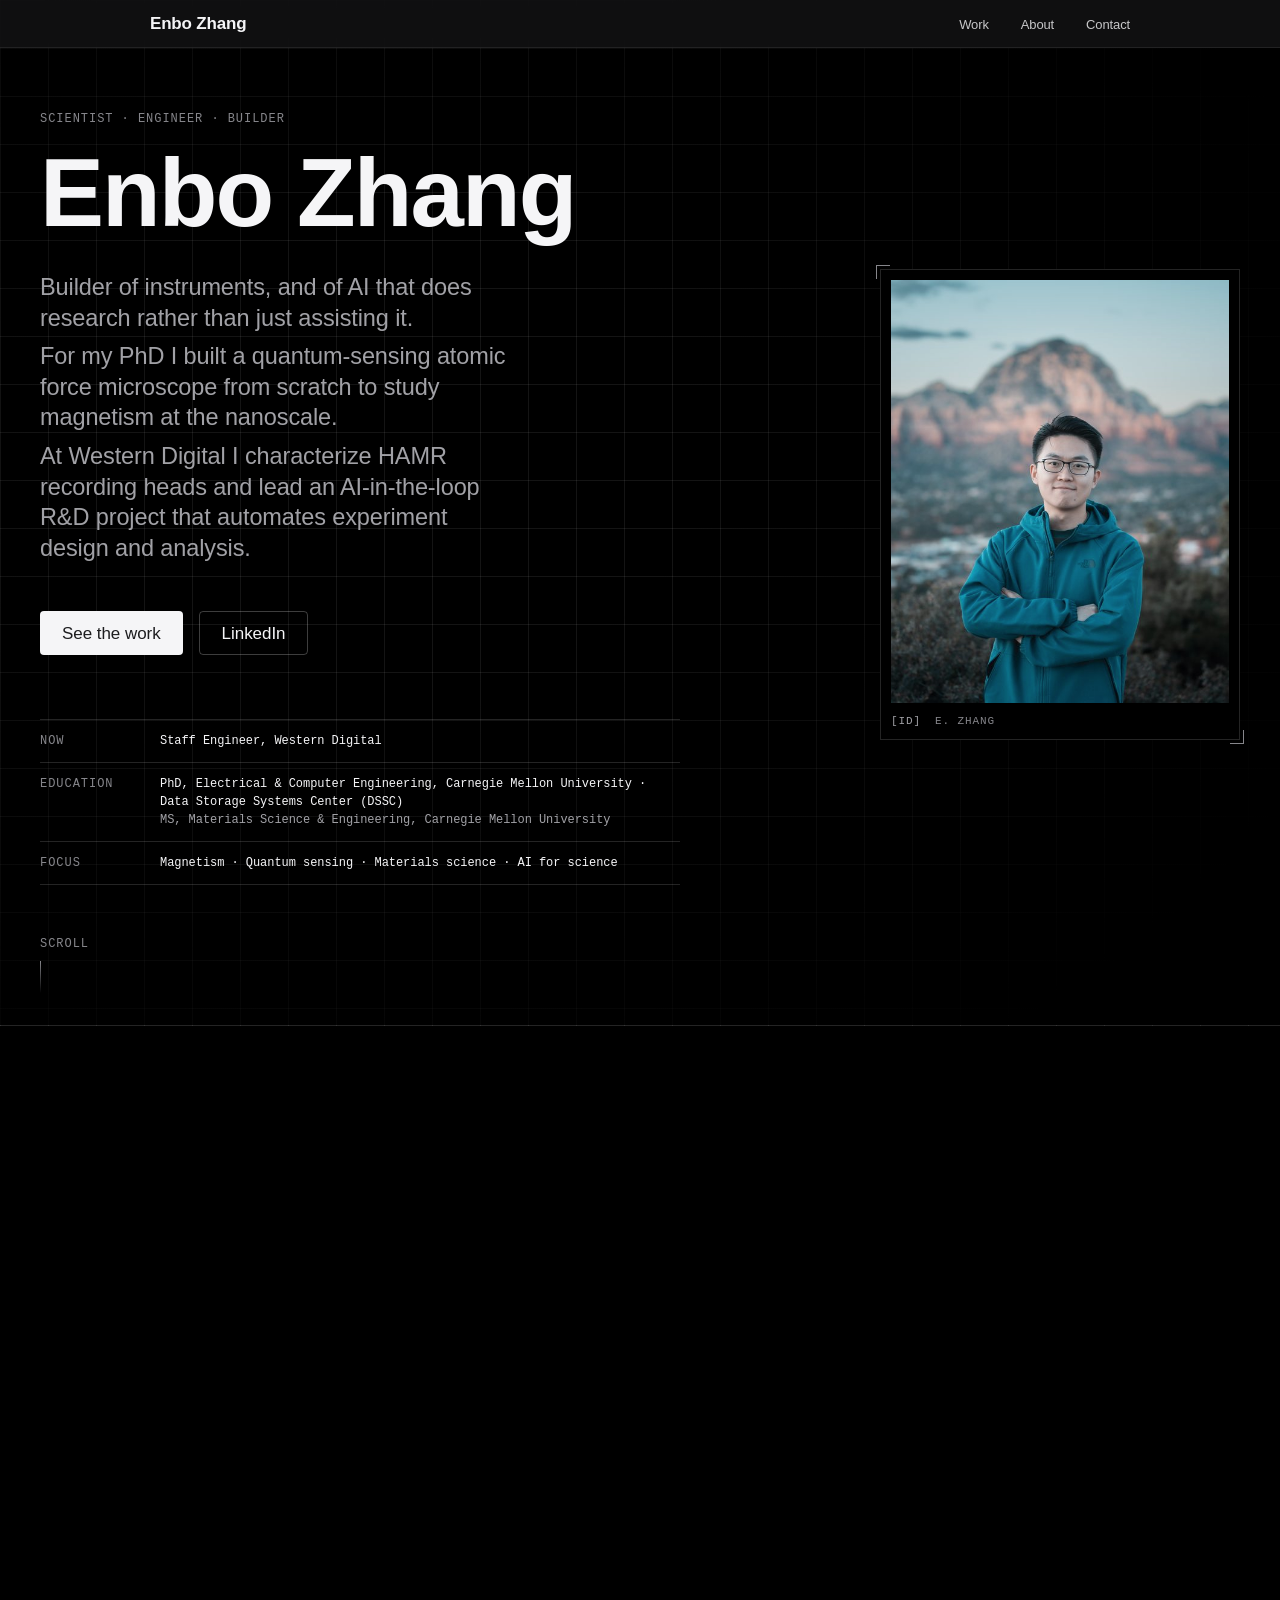
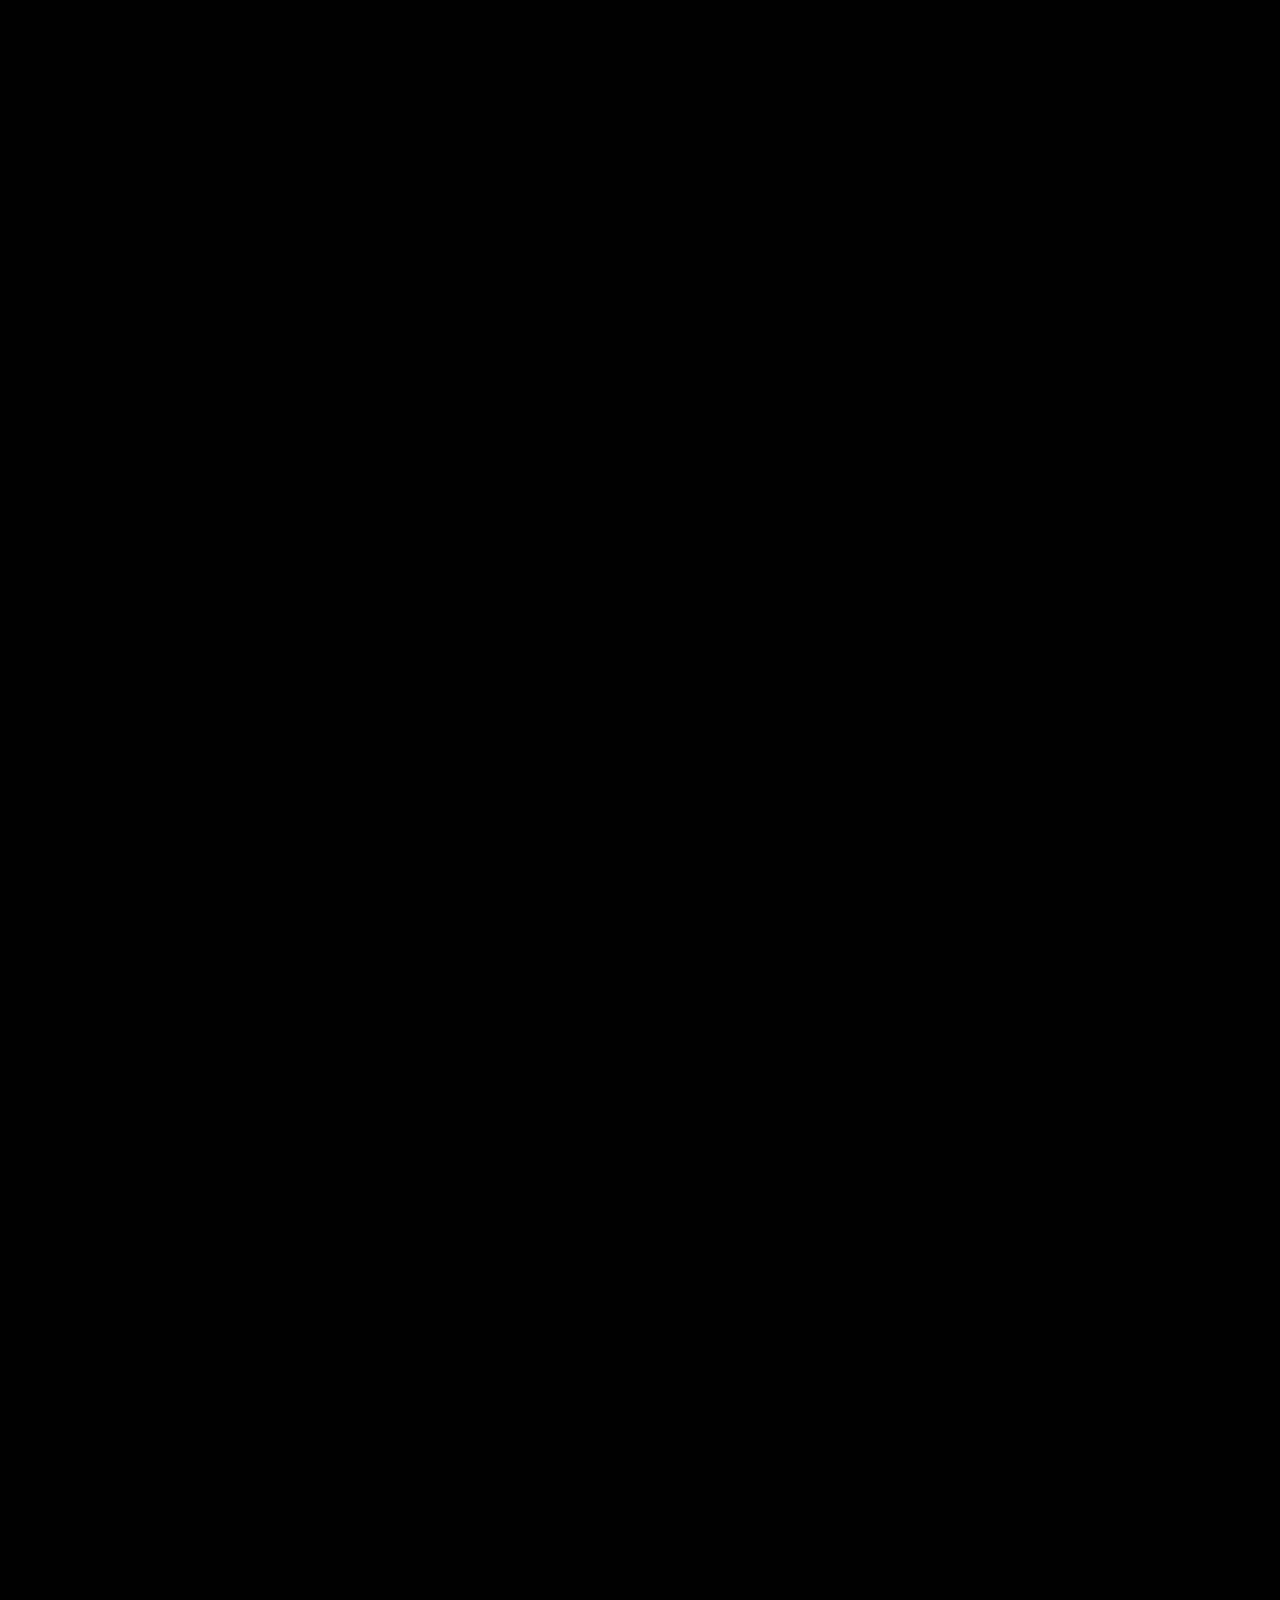
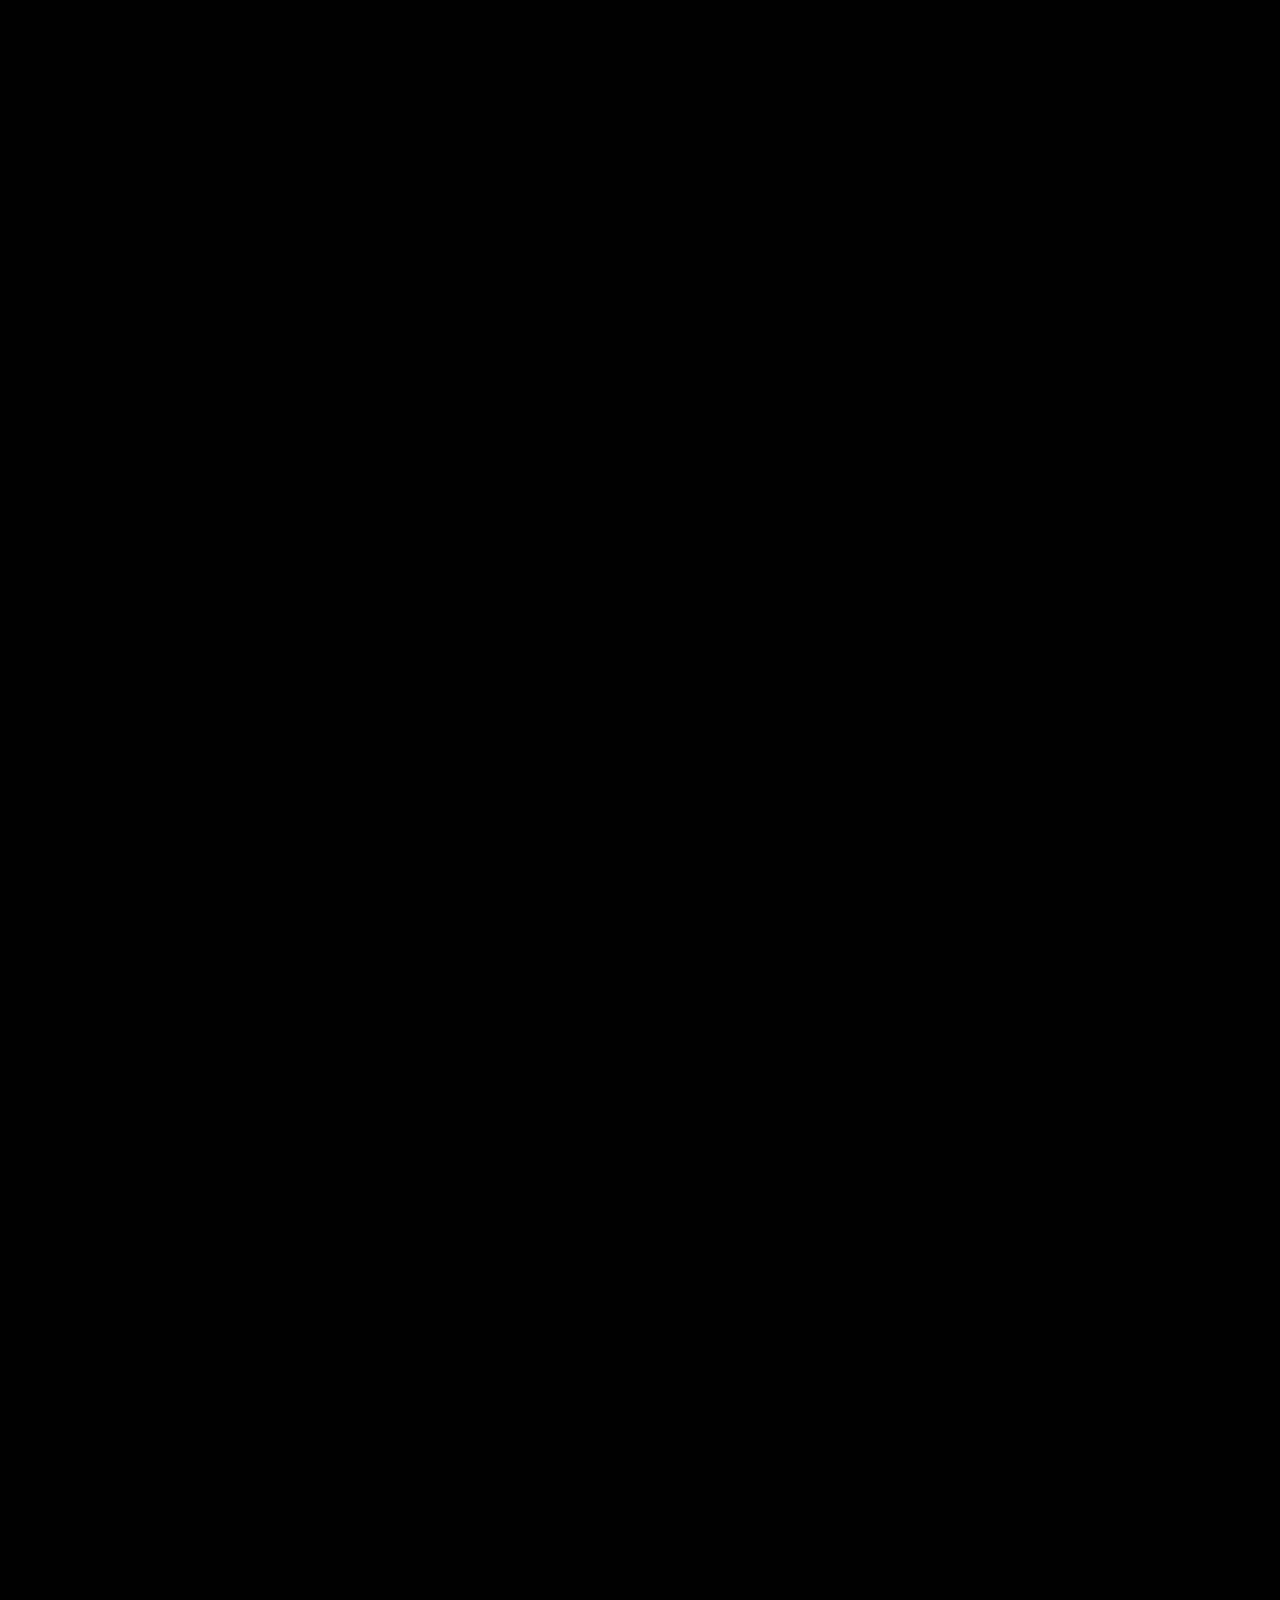
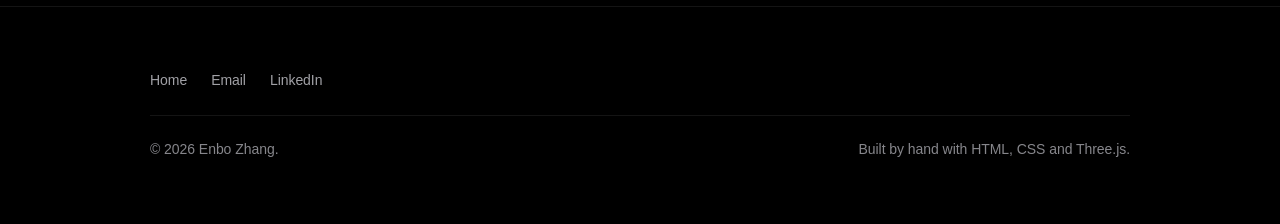
==== commit f9b2e0b4: "Absolute og:image/og:url for link previews on enbo-zhang.github.io Co-Authored-By: Claude Opus 5.5 <" ====
--- a/index.html
+++ b/index.html
@@ -11,7 +11,8 @@
   <meta property="og:type" content="website">
   <meta property="og:title" content="Enbo Zhang — Magnetism, materials &amp; quantum sensing">
   <meta property="og:description" content="Enbo Zhang works on magnetism, HAMR media, materials science and quantum sensing. Staff Engineer at Western Digital; PhD, Electrical &amp; Computer Engineering, Carnegie Mellon University.">
-  <meta property="og:image" content="assets/img/portrait.jpg">
+  <meta property="og:image" content="https://enbo-zhang.github.io/assets/img/portrait.jpg">
+  <meta property="og:url" content="https://enbo-zhang.github.io/">
   <meta name="twitter:card" content="summary_large_image">
   <link rel="icon" href="data:image/svg+xml,%3Csvg xmlns='http://www.w3.org/2000/svg' viewBox='0 0 64 64'%3E%3Crect width='64' height='64' rx='14' fill='%23000'/%3E%3Ccircle cx='32' cy='32' r='20' fill='none' stroke='%2364d2ff' stroke-width='3'/%3E%3Ccircle cx='32' cy='32' r='12' fill='none' stroke='%23ff375f' stroke-width='3'/%3E%3Ccircle cx='32' cy='32' r='5' fill='%23ff3b30'/%3E%3C/svg%3E">
   <script>document.documentElement.className='js';</script>
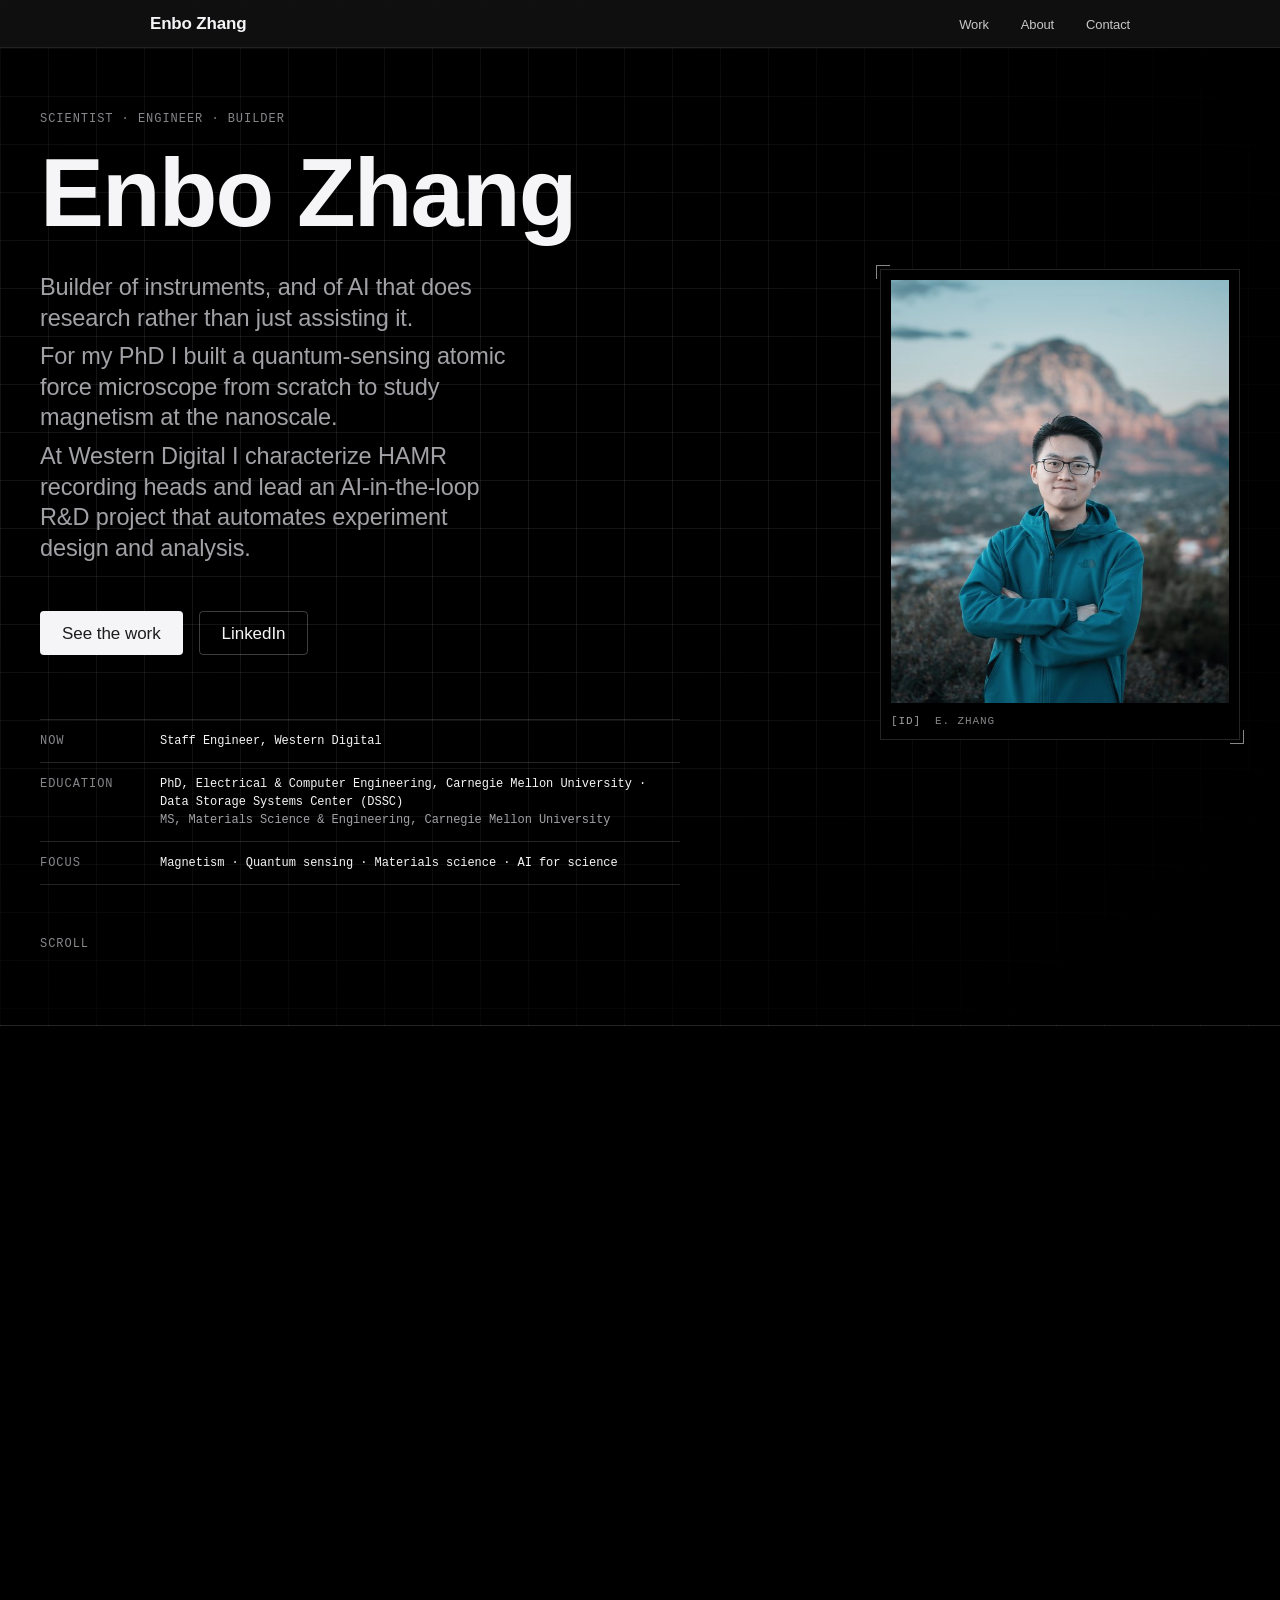
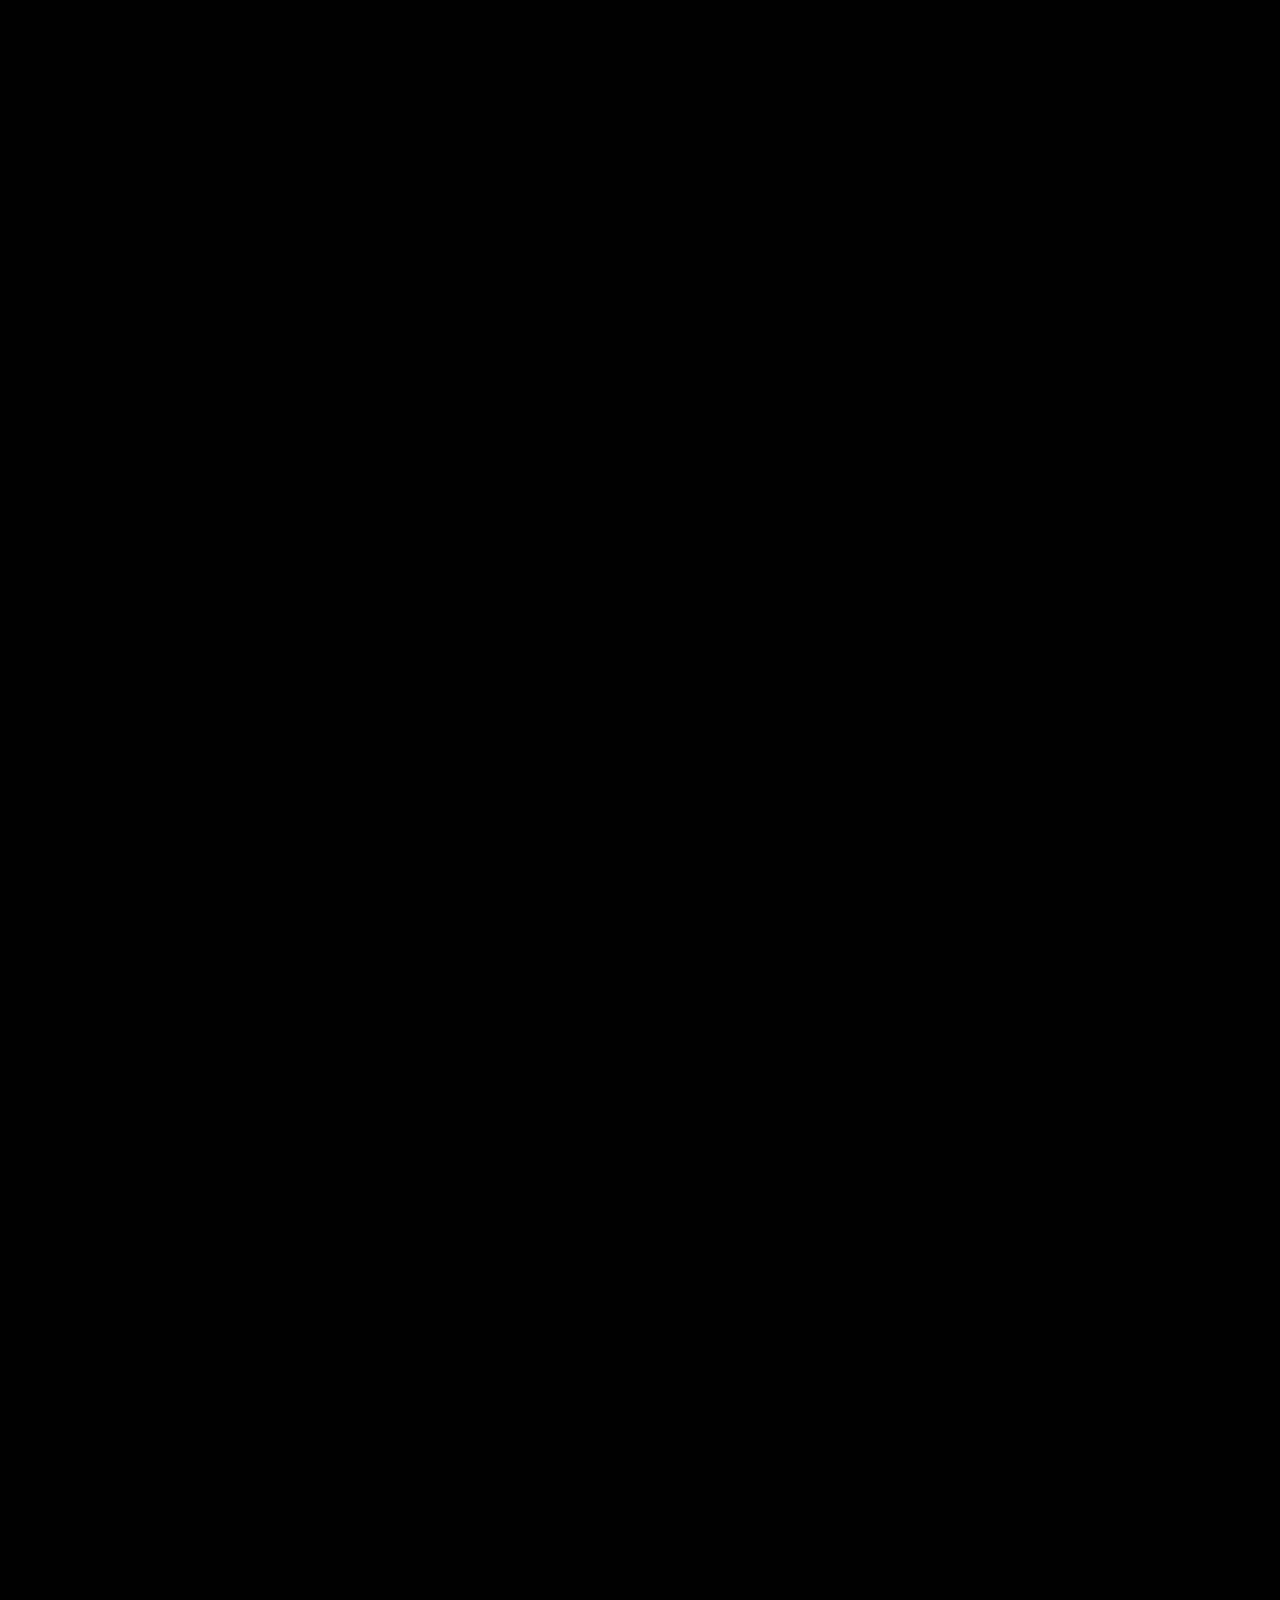
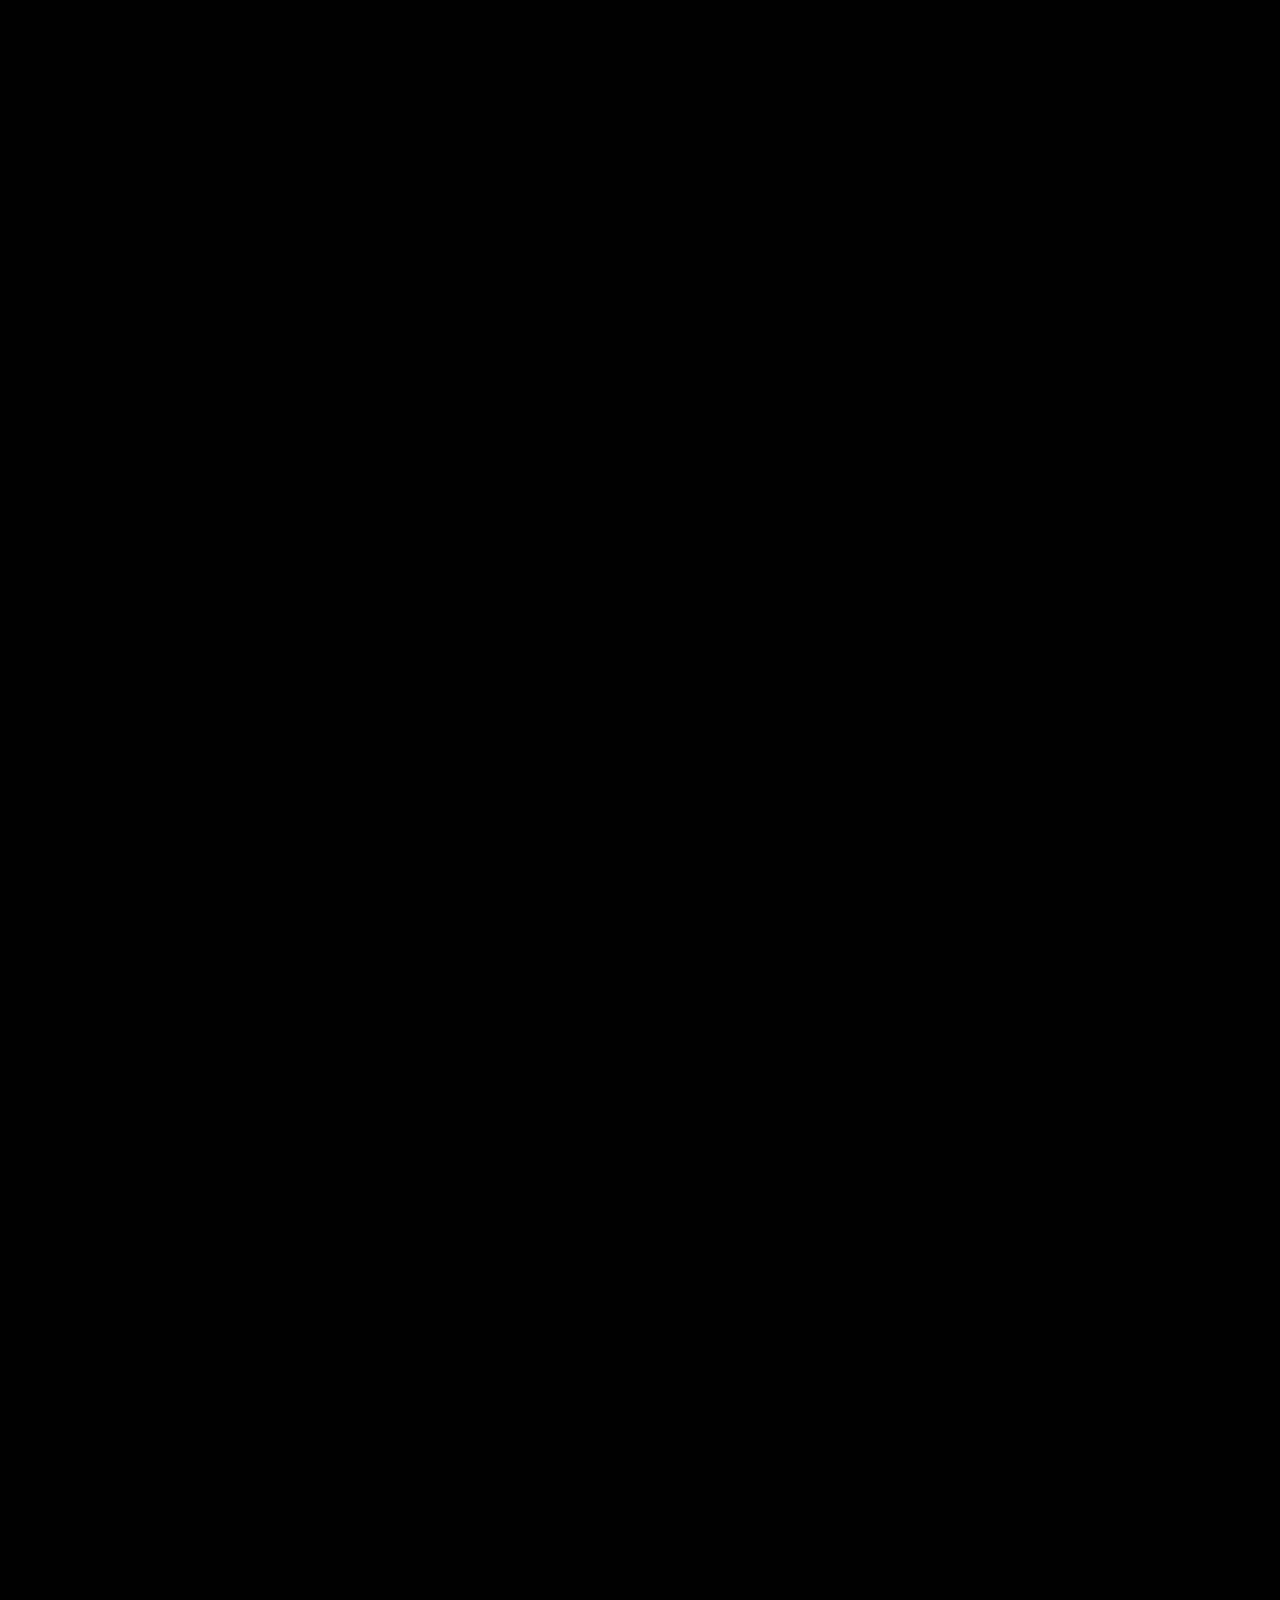
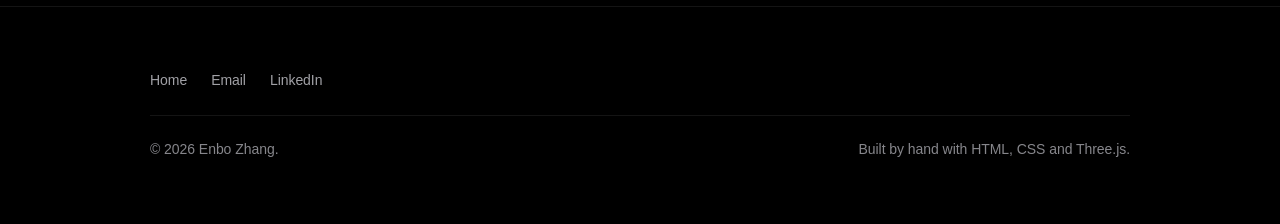
==== commit c4be2ab2: "Add GoatCounter analytics (enbo-zhang.goatcounter.com) Co-Authored-By: Claude Opus 5.5 <noreply@anth" ====
--- a/index.html
+++ b/index.html
@@ -3,7 +3,7 @@
 <head>
   <meta charset="utf-8">
   <meta name="viewport" content="width=device-width, initial-scale=1, viewport-fit=cover">
-  <meta http-equiv="Content-Security-Policy" content="default-src 'self'; script-src 'self' 'sha256-5r0ceAi77ofyhKluuUBJUzdOIMc4aEZR9Xlgif5W6zg=' 'sha256-VV6QR3nlez23JNakj3UuVgUJ5ohAsEgqDimlvfXaZN8='; style-src 'self'; img-src 'self' data:; font-src 'self'; connect-src 'self'; object-src 'none'; base-uri 'self'; form-action 'none'">
+  <meta http-equiv="Content-Security-Policy" content="default-src 'self'; script-src 'self' https://gc.zgo.at 'sha256-5r0ceAi77ofyhKluuUBJUzdOIMc4aEZR9Xlgif5W6zg=' 'sha256-VV6QR3nlez23JNakj3UuVgUJ5ohAsEgqDimlvfXaZN8='; style-src 'self'; img-src 'self' data: https://enbo-zhang.goatcounter.com; font-src 'self'; connect-src 'self' https://enbo-zhang.goatcounter.com; object-src 'none'; base-uri 'self'; form-action 'none'">
   <title>Enbo Zhang — Magnetism, materials &amp; quantum sensing</title>
   <meta name="description" content="Enbo Zhang works on magnetism, HAMR media, materials science and quantum sensing. Staff Engineer at Western Digital; PhD, Electrical &amp; Computer Engineering, Carnegie Mellon University.">
   <meta name="theme-color" content="#000000">
@@ -20,6 +20,7 @@
   <link rel="stylesheet" href="assets/css/tokens.css">
   <link rel="stylesheet" href="assets/css/site.css">
   <script type="module" src="assets/js/site.js"></script>
+  <script data-goatcounter="https://enbo-zhang.goatcounter.com/count" async src="https://gc.zgo.at/count.js"></script>
 </head>
 <body class="page-home">
   <a class="skip-link" href="#main">Skip to content</a>
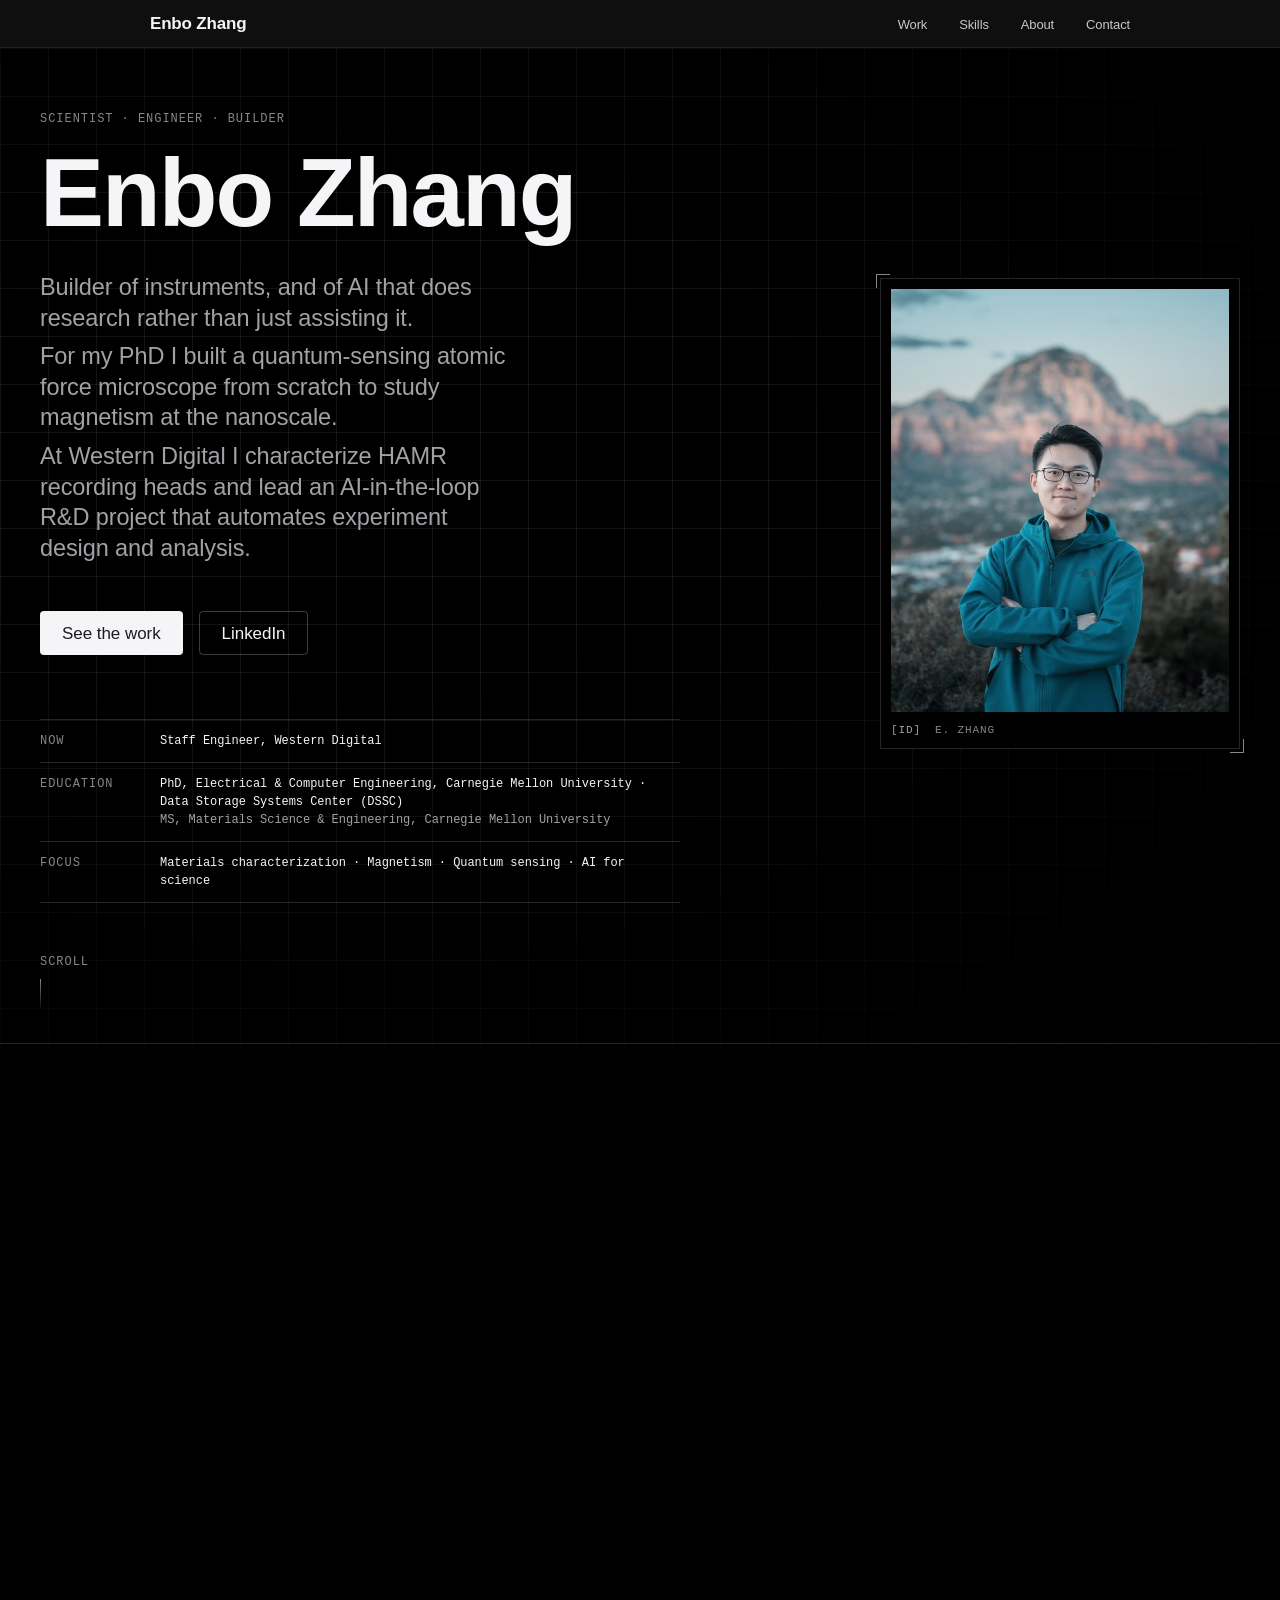
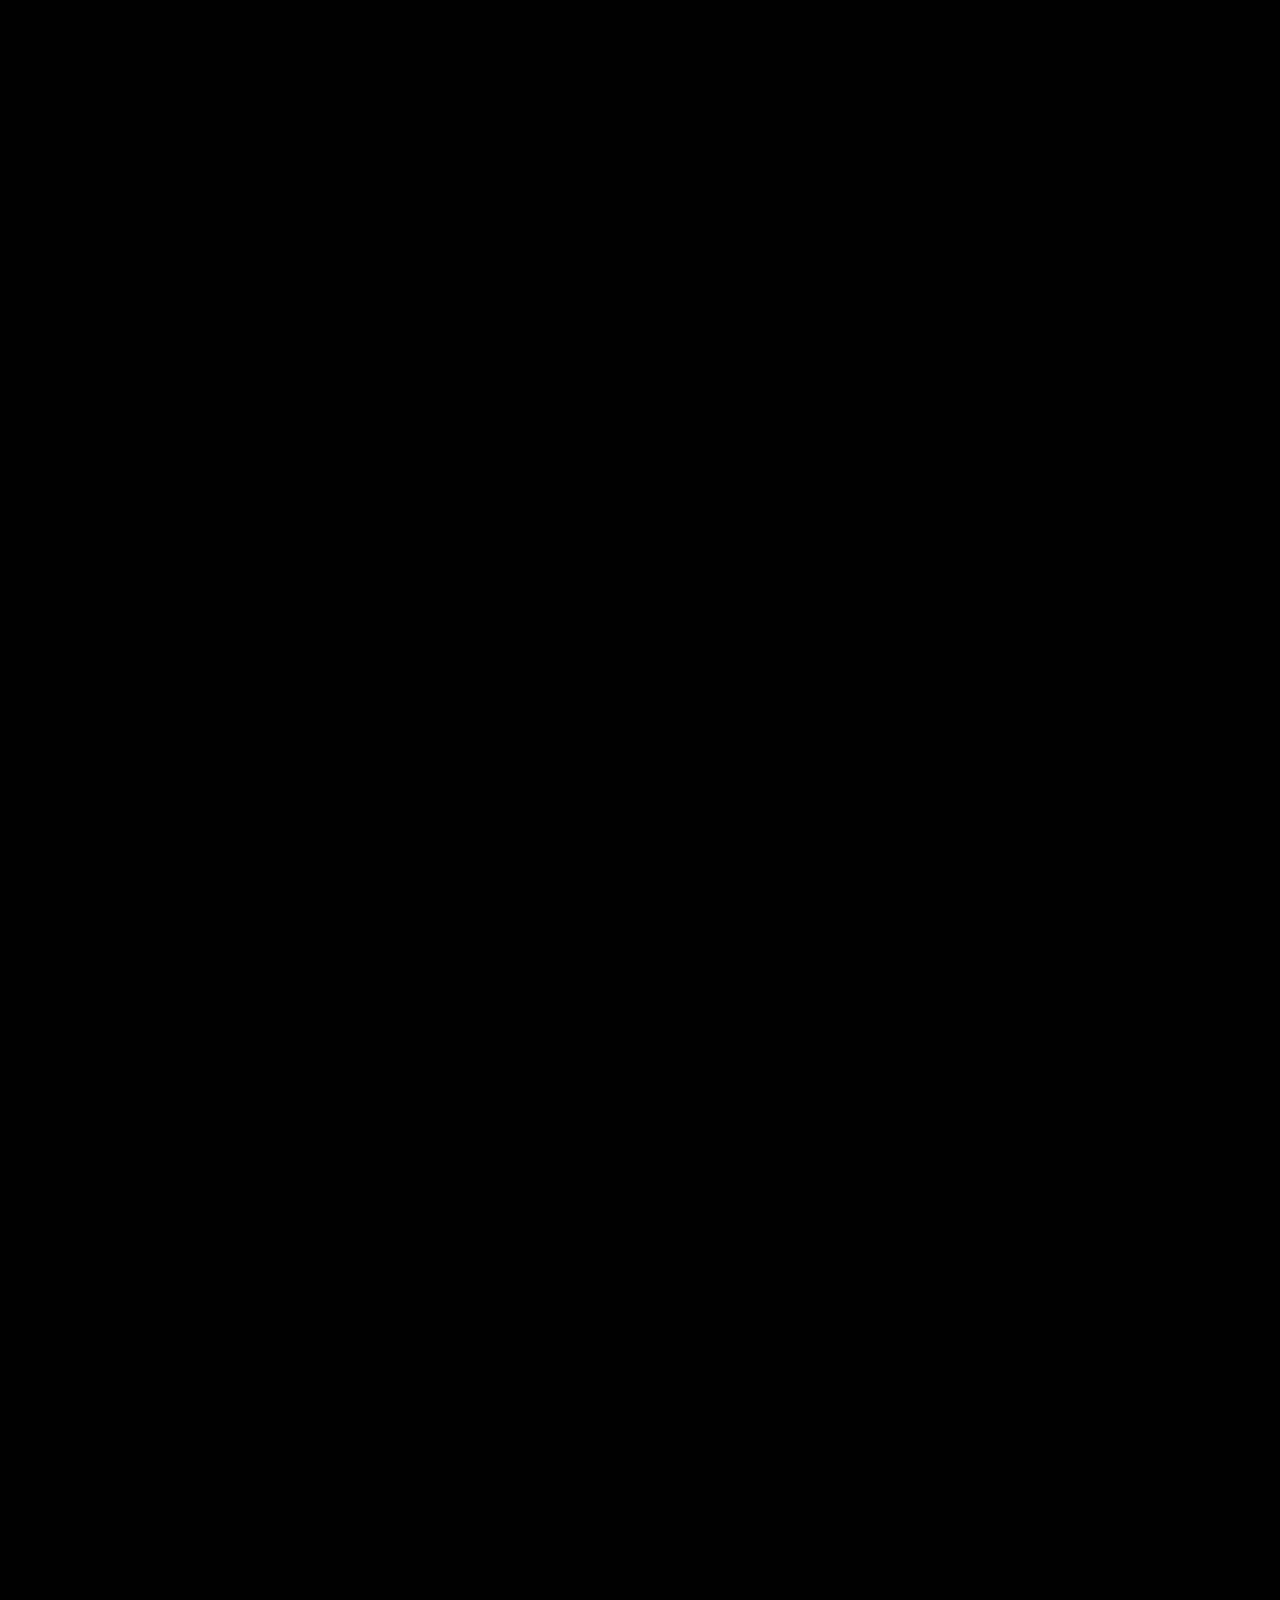
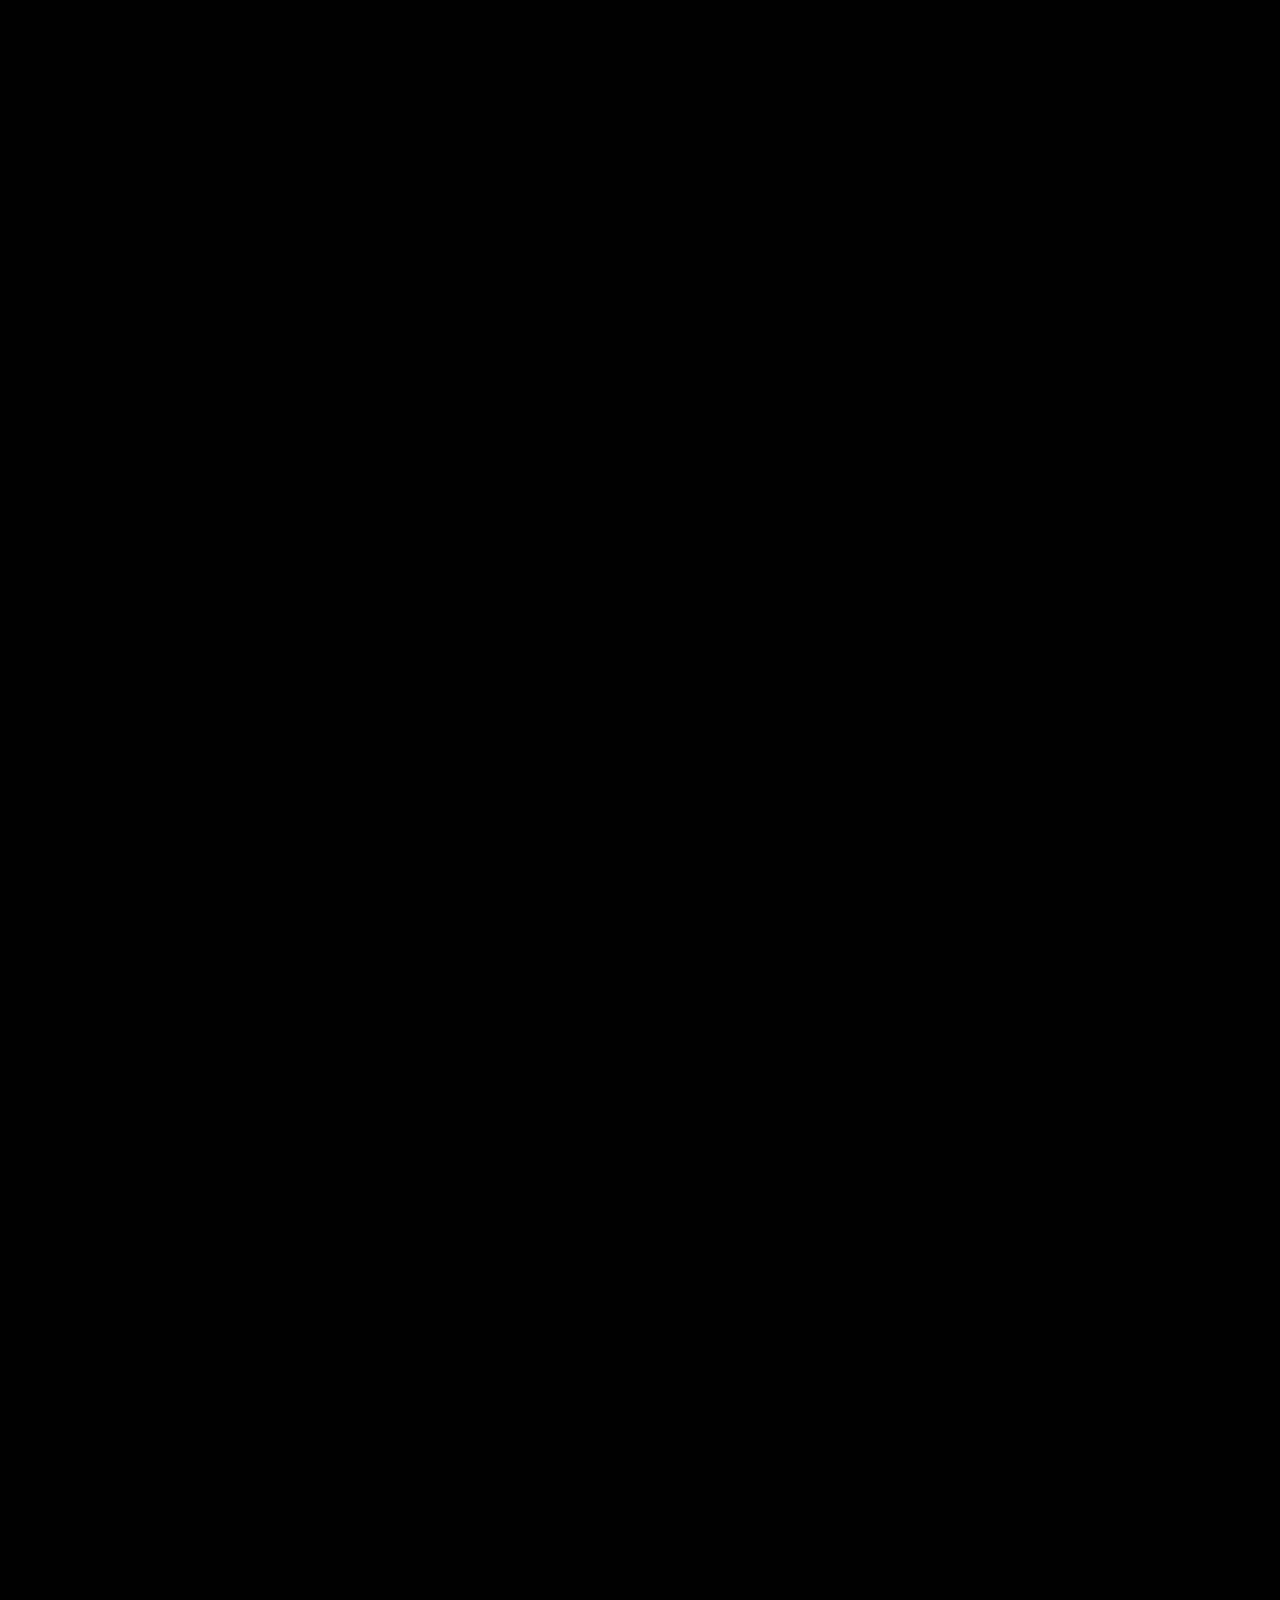
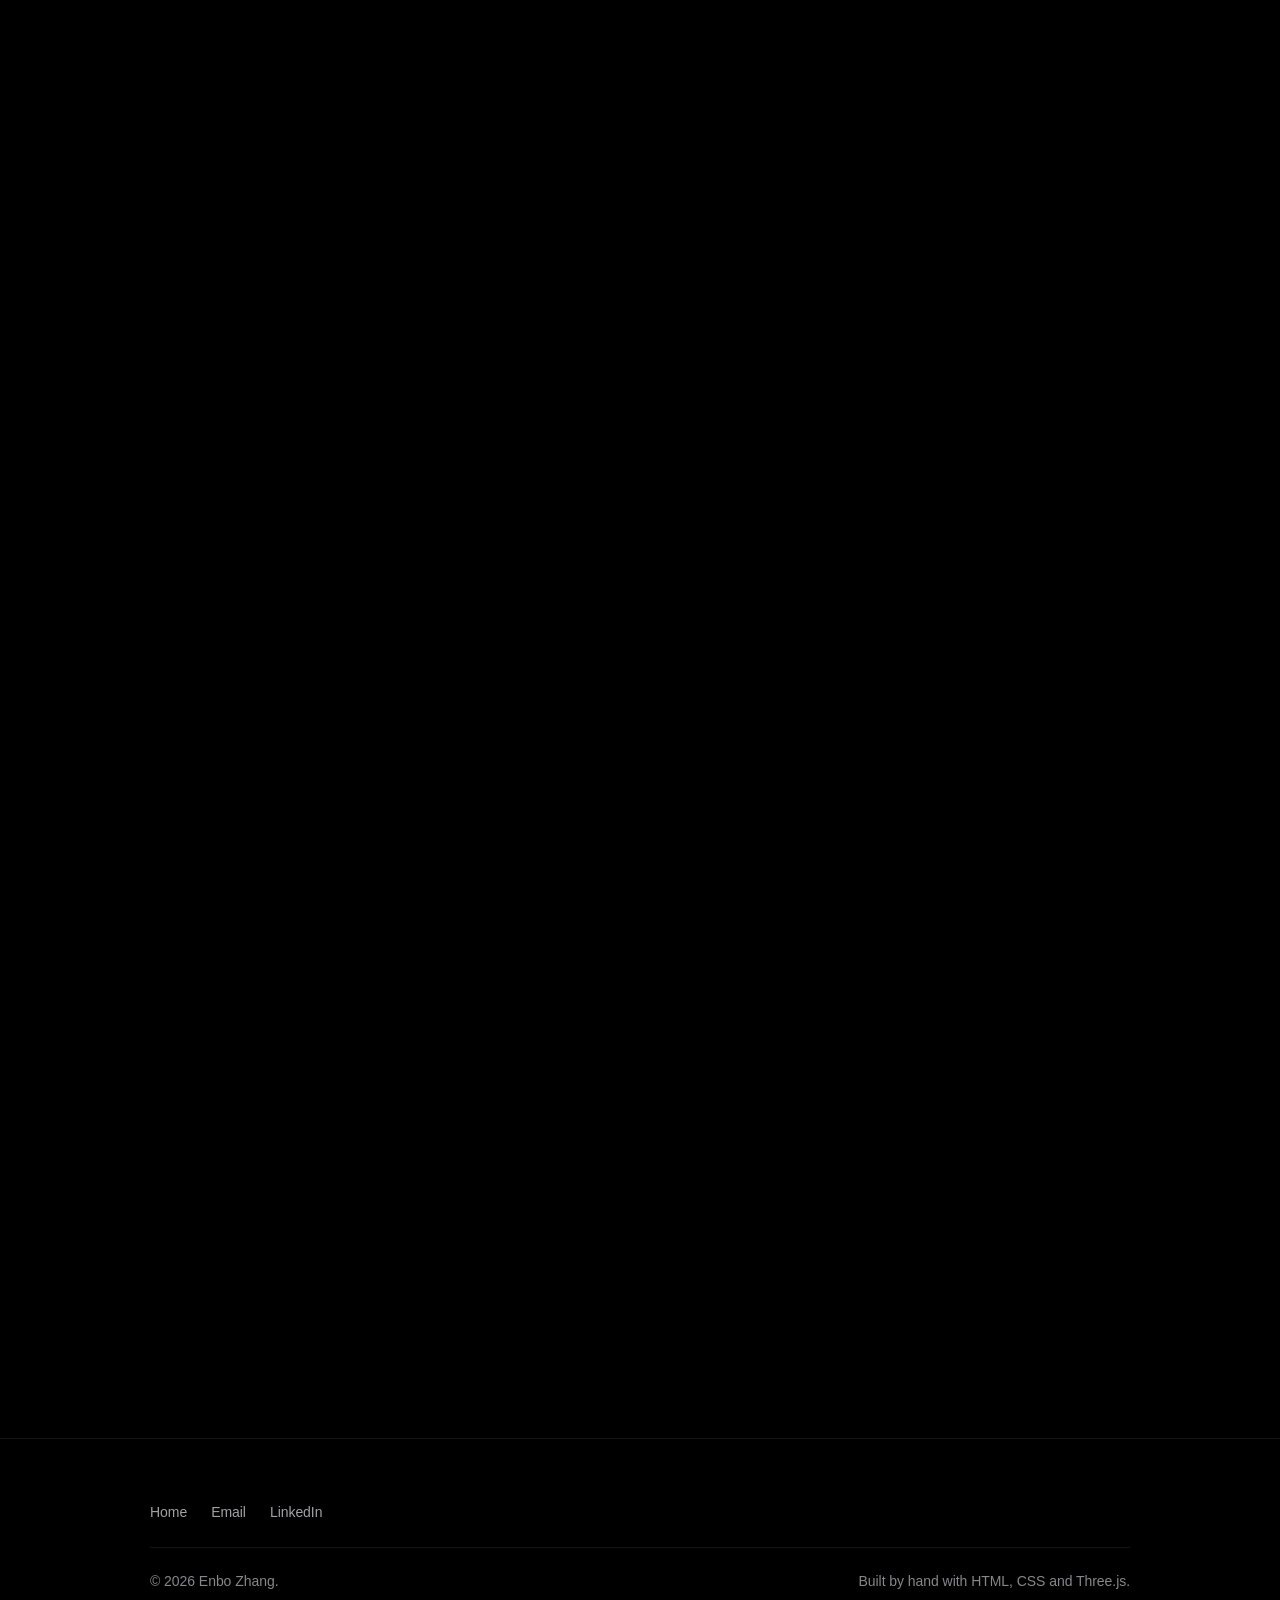
==== commit c53048b6: "Add Skills section to the home page Seven ruled rows (title + technique tags) ordered by measurement" ====
--- a/index.html
+++ b/index.html
@@ -31,6 +31,7 @@
       <button class="gnav__menu-btn" type="button" aria-expanded="false" aria-controls="gnav-links" aria-label="Menu"><span></span><span></span></button>
       <ul class="gnav__links" id="gnav-links">
         <li><a href="#work">Work</a></li>
+        <li><a href="#skills">Skills</a></li>
         <li><a href="#about">About</a></li>
         <li><a href="#contact">Contact</a></li>
       </ul>
@@ -54,7 +55,7 @@
         <dl class="hero__spec">
           <div><dt>Now</dt><dd>Staff Engineer, Western Digital</dd></div>
           <div><dt>Education</dt><dd>PhD, Electrical &amp; Computer Engineering, Carnegie Mellon University · Data Storage Systems Center (DSSC)</dd><dd>MS, Materials Science &amp; Engineering, Carnegie Mellon University</dd></div>
-          <div><dt>Focus</dt><dd>Magnetism · Quantum sensing · Materials science · AI for science</dd></div>
+          <div><dt>Focus</dt><dd>Materials characterization · Magnetism · Quantum sensing · AI for science</dd></div>
         </dl>
       </div>
       <figure class="hero__photo">
@@ -106,36 +107,151 @@
       </div>
     </section>
 
+    <section id="skills" class="section skillset" aria-labelledby="skills-title">
+      <div class="container--wide">
+        <div class="lockup" data-reveal>
+          <p class="eyebrow"><span class="lab-index">[02]</span> Skills</p>
+          <h2 class="headline" id="skills-title">Measure it. Build the instrument. Close the loop.</h2>
+          <p class="subhead">Five-plus years of hands-on magnetic, optical and thermal characterization, with the data and automation to feed AI-guided decisions.</p>
+        </div>
+
+        <ol class="skills" data-reveal-group>
+          <li class="skill">
+            <div class="skill__head">
+              <span class="skill__idx">01</span>
+              <h3 class="skill__title">Electronic &amp; magnetic properties</h3>
+            </div>
+            <div class="skill__body">
+              <ul class="chips" aria-label="Techniques">
+                <li class="chip">MPMS (SQUID)</li>
+                <li class="chip">VSM</li>
+                <li class="chip">Anomalous Hall</li>
+                <li class="chip">Magnetoresistance</li>
+                <li class="chip">Scanning NV magnetometry</li>
+              </ul>
+              <a class="btn btn--link skill__link" href="projects/nv-chirality/index.html">The NV microscope <span aria-hidden="true">›</span></a>
+            </div>
+          </li>
+
+          <li class="skill">
+            <div class="skill__head">
+              <span class="skill__idx">02</span>
+              <h3 class="skill__title">Low-noise &amp; lock-in measurement</h3>
+            </div>
+            <div class="skill__body">
+              <ul class="chips" aria-label="Techniques">
+                <li class="chip">Lock-in detection</li>
+                <li class="chip">Wheatstone bridge</li>
+                <li class="chip">Differential measurement</li>
+                <li class="chip">Microwave engineering</li>
+                <li class="chip">Single-photon counting</li>
+              </ul>
+            </div>
+          </li>
+
+          <li class="skill">
+            <div class="skill__head">
+              <span class="skill__idx">03</span>
+              <h3 class="skill__title">Thermal transport</h3>
+            </div>
+            <div class="skill__body">
+              <ul class="chips" aria-label="Techniques">
+                <li class="chip">Differential 3ω</li>
+                <li class="chip">Pump–probe</li>
+                <li class="chip">Interface thermal conductance</li>
+              </ul>
+              <a class="btn btn--link skill__link" href="projects/hamr-thermal/index.html">The 3ω measurement <span aria-hidden="true">›</span></a>
+            </div>
+          </li>
+
+          <li class="skill">
+            <div class="skill__head">
+              <span class="skill__idx">04</span>
+              <h3 class="skill__title">Optical &amp; spectroscopic</h3>
+            </div>
+            <div class="skill__body">
+              <ul class="chips" aria-label="Techniques">
+                <li class="chip">Confocal optics</li>
+                <li class="chip">ODMR</li>
+                <li class="chip">Pump–probe</li>
+                <li class="chip">Single-photon detection</li>
+              </ul>
+            </div>
+          </li>
+
+          <li class="skill">
+            <div class="skill__head">
+              <span class="skill__idx">05</span>
+              <h3 class="skill__title">Custom instruments &amp; fabrication</h3>
+            </div>
+            <div class="skill__body">
+              <ul class="chips" aria-label="Techniques">
+                <li class="chip">Scanning-probe microscopy</li>
+                <li class="chip">LabVIEW</li>
+                <li class="chip">Sputtering</li>
+                <li class="chip">E-beam &amp; photolithography</li>
+                <li class="chip">Ion milling</li>
+                <li class="chip">RIE</li>
+                <li class="chip">Focused-ion-beam nanofabrication</li>
+              </ul>
+            </div>
+          </li>
+
+          <li class="skill">
+            <div class="skill__head">
+              <span class="skill__idx">06</span>
+              <h3 class="skill__title">Data, automation &amp; AI in the loop</h3>
+            </div>
+            <div class="skill__body">
+              <ul class="chips" aria-label="Techniques">
+                <li class="chip">Python</li>
+                <li class="chip">SQL</li>
+                <li class="chip">JMP</li>
+                <li class="chip">MATLAB</li>
+                <li class="chip">Design of experiments</li>
+                <li class="chip">Micromagnetic simulation</li>
+                <li class="chip">Metadata standards</li>
+                <li class="chip">Claude Code · MCP</li>
+              </ul>
+            </div>
+          </li>
+
+          <li class="skill">
+            <div class="skill__head">
+              <span class="skill__idx">07</span>
+              <h3 class="skill__title">Structural characterization</h3>
+            </div>
+            <div class="skill__body">
+              <ul class="chips" aria-label="Techniques">
+                <li class="chip">SEM</li>
+                <li class="chip">HR-TEM</li>
+                <li class="chip">XRD</li>
+              </ul>
+            </div>
+          </li>
+        </ol>
+      </div>
+    </section>
+
     <section id="about" class="section about" aria-labelledby="about-title">
       <div class="container--text about__body">
         <div class="lockup lockup--left" data-reveal>
-          <p class="eyebrow"><span class="lab-index">[02]</span> About</p>
+          <p class="eyebrow"><span class="lab-index">[03]</span> About</p>
           <h2 class="headline" id="about-title">I like building the instrument as much as the result.</h2>
         </div>
         <p class="about__p" data-reveal>I'm <strong>Enbo Zhang</strong>. My work sits where <strong>quantum physics meets hardware</strong>: I design and build measurement systems, then use them to answer questions about magnetism.</p>
         <p class="about__p" data-reveal>I'm a <strong>staff engineer at Western Digital</strong>, in HAMR characterization. As the <strong>DOE characterization owner</strong> for the reader and writer, I design the experiments that link head design and materials to recording performance, and build the analysis behind those decisions: response surfaces, micromagnetic modelling and root-cause analysis. That work feeds the qualification of Western Digital's first generation of HAMR drives.</p>
         <p class="about__p" data-reveal>I also lead an <strong>AI for manufacturing</strong> project: AI-in-the-loop R&amp;D for the recording-head organisation. I'm building a knowledge base with data and metadata standards that AI can read, and packaging our retrieval, screening, analysis and simulation methods as specs that coding agents implement and run. The aim is to hand routine DOE design and analysis to agents, so engineers can spend their time on the physics.</p>
         <p class="about__p" data-reveal>Before that, I did my PhD in Electrical &amp; Computer Engineering at Carnegie Mellon University, advised by Prof. Jian-Gang Zhu. There I <strong>built a scanning NV-centre microscope from components</strong> — atomic-force positioning, confocal optics, single-photon detection and microwave control — and with it we demonstrated the <strong>first polarization-selective quantum sensing</strong>, imaging spin waves by their handedness.</p>
-        <ul class="chips" data-reveal-group aria-label="Skills">
-          <li class="chip">Quantum sensing</li>
-          <li class="chip">Scanning-probe microscopy</li>
-          <li class="chip">Confocal optics</li>
-          <li class="chip">Microwave engineering</li>
-          <li class="chip">Magnetism &amp; spin waves</li>
-          <li class="chip">Focused-ion-beam nanofabrication</li>
-          <li class="chip">Design of experiments</li>
-          <li class="chip">AI for manufacturing</li>
-          <li class="chip">Data analysis &amp; simulation</li>
-        </ul>
       </div>
     </section>
 
     <section id="contact" class="section contact" aria-labelledby="contact-title">
       <div class="container">
         <div class="lockup" data-reveal>
-          <p class="eyebrow"><span class="lab-index">[03]</span> Contact</p>
+          <p class="eyebrow"><span class="lab-index">[04]</span> Contact</p>
           <h2 class="headline" id="contact-title">Let's talk.</h2>
-          <p class="subhead">Open to roles in quantum technology, sensing and instrumentation.</p>
+          <p class="subhead">Open to roles in materials characterization, quantum sensing, instrumentation and AI-driven science.</p>
           <div class="cta-row">
             <a class="btn btn--primary" href="mailto:zebmail1@gmail.com">Email me</a>
             <a class="btn btn--secondary" href="https://www.linkedin.com/in/enbo-zhang-559964148/" rel="noopener noreferrer" target="_blank">LinkedIn</a>
--- a/assets/css/site.css
+++ b/assets/css/site.css
@@ -1963,3 +1963,47 @@
   .page-project .hero,
   .page-project main > .section { --gutter: 184px; }
 }
+
+/* --------------------------------------------------------------------------
+   Skills (home) — ruled spec sheet: index + title on the left, evidence and techniques on the right.
+   -------------------------------------------------------------------------- */
+.page-home .skillset { text-align: left; }
+.page-home .skillset .lockup { align-items: flex-start; text-align: left; }
+.page-home .skillset .lockup .eyebrow {
+  align-self: stretch;
+  padding-bottom: var(--sp-3);
+  border-bottom: 1px solid var(--c-border);
+}
+.page-home .skillset .lockup .subhead { max-width: 52ch; }
+.skills { list-style: none; margin: var(--sp-8) 0 0; padding: 0; }
+.skill {
+  display: grid;
+  grid-template-columns: minmax(0, 5fr) minmax(0, 7fr);
+  column-gap: clamp(1.5rem, 5vw, 5rem);
+  padding: var(--sp-6) 0;
+  border-top: 1px solid var(--c-border);
+}
+.skill:last-child { border-bottom: 1px solid var(--c-border); }
+.skill__head { display: flex; align-items: baseline; gap: var(--sp-4); min-width: 0; }
+.skill__idx {
+  font-family: var(--font-mono);
+  font-size: 12px;
+  letter-spacing: 0.08em;
+  color: var(--c-text-3);
+}
+.skill__title {
+  margin: 0;
+  font-size: clamp(1.25rem, 1.05rem + 0.8vw, 1.75rem);
+  font-weight: var(--fw-semibold);
+  line-height: 1.2;
+  letter-spacing: -0.01em;
+  color: var(--c-text-1);
+}
+.skill__body { min-width: 0; padding-top: 3px; }        /* chips sit on the title's first line */
+.skill .chips { margin-top: 0; }
+.skill__link { margin-top: var(--sp-3); }
+@media (max-width: 734px) {
+  .skills { margin-top: var(--sp-7); }
+  .skill { grid-template-columns: minmax(0, 1fr); row-gap: var(--sp-3); padding: var(--sp-5) 0; }
+  .skill__body { padding-top: 0; }
+}
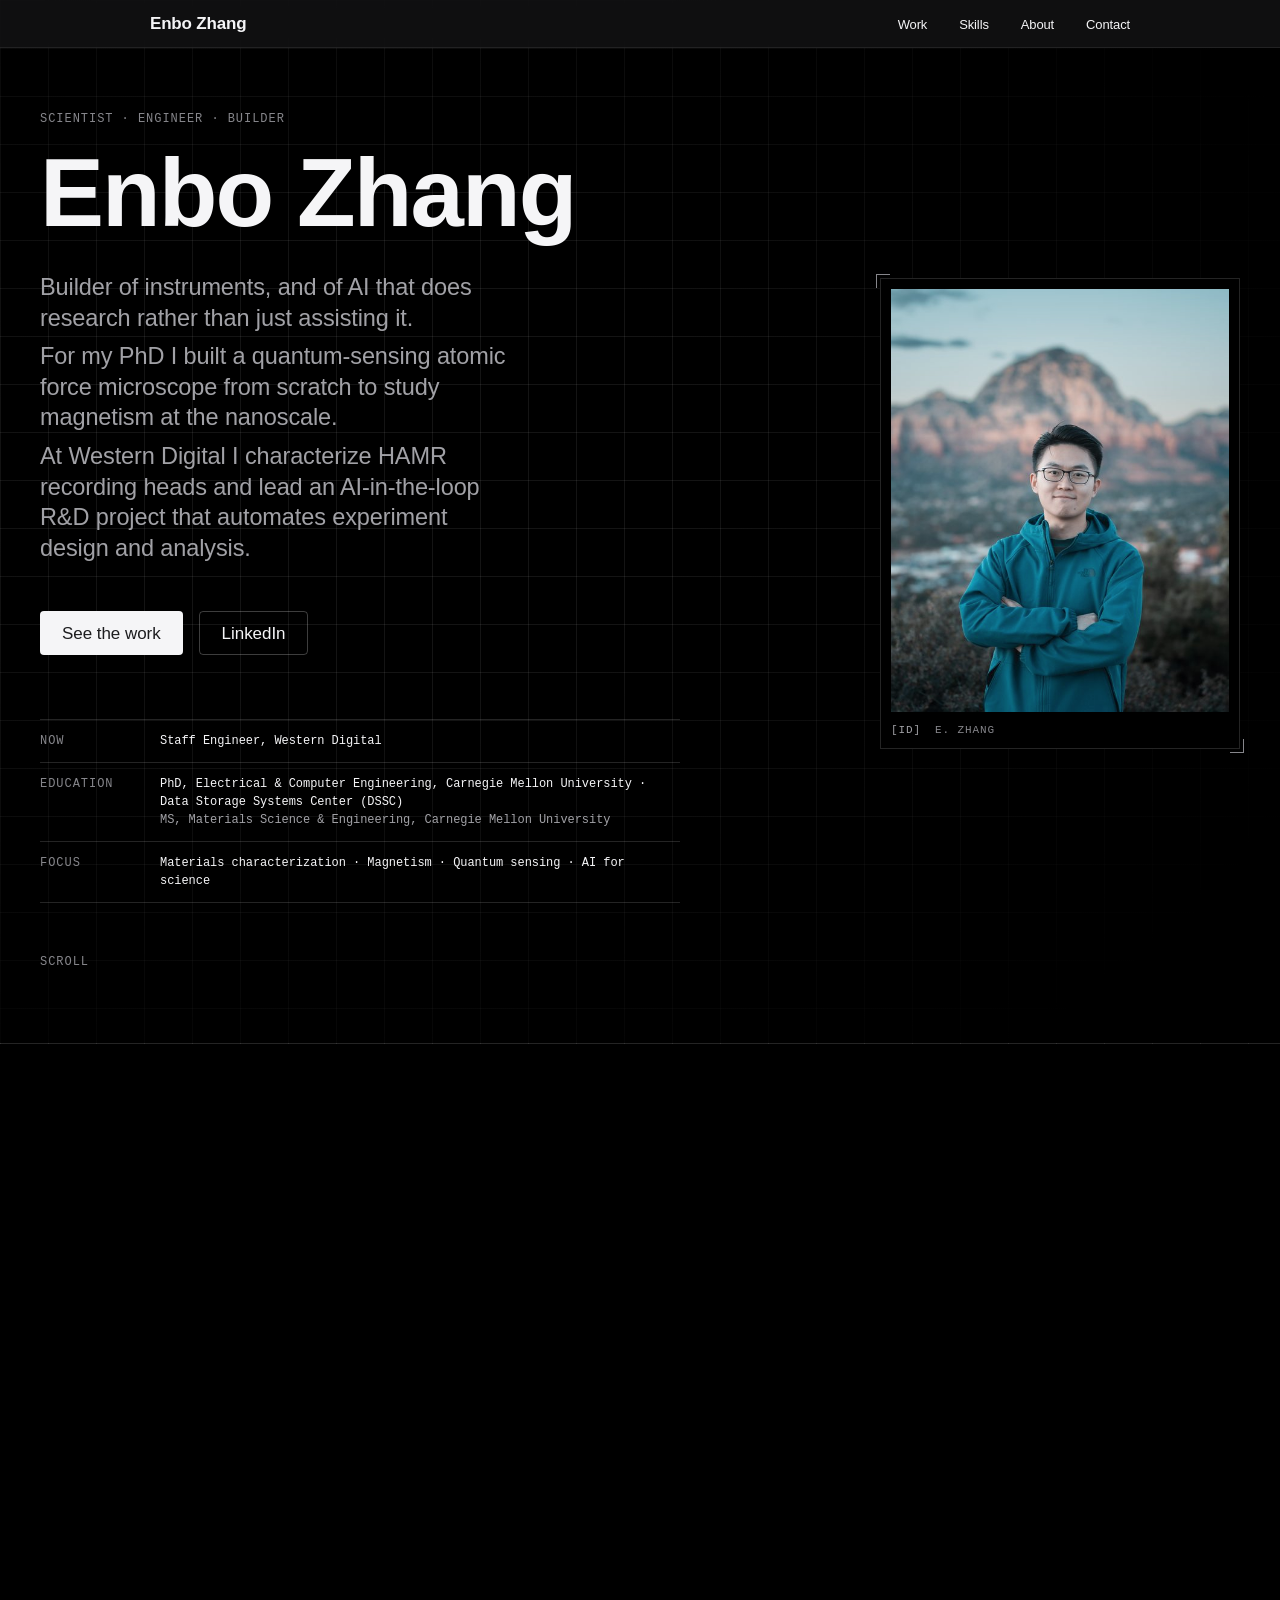
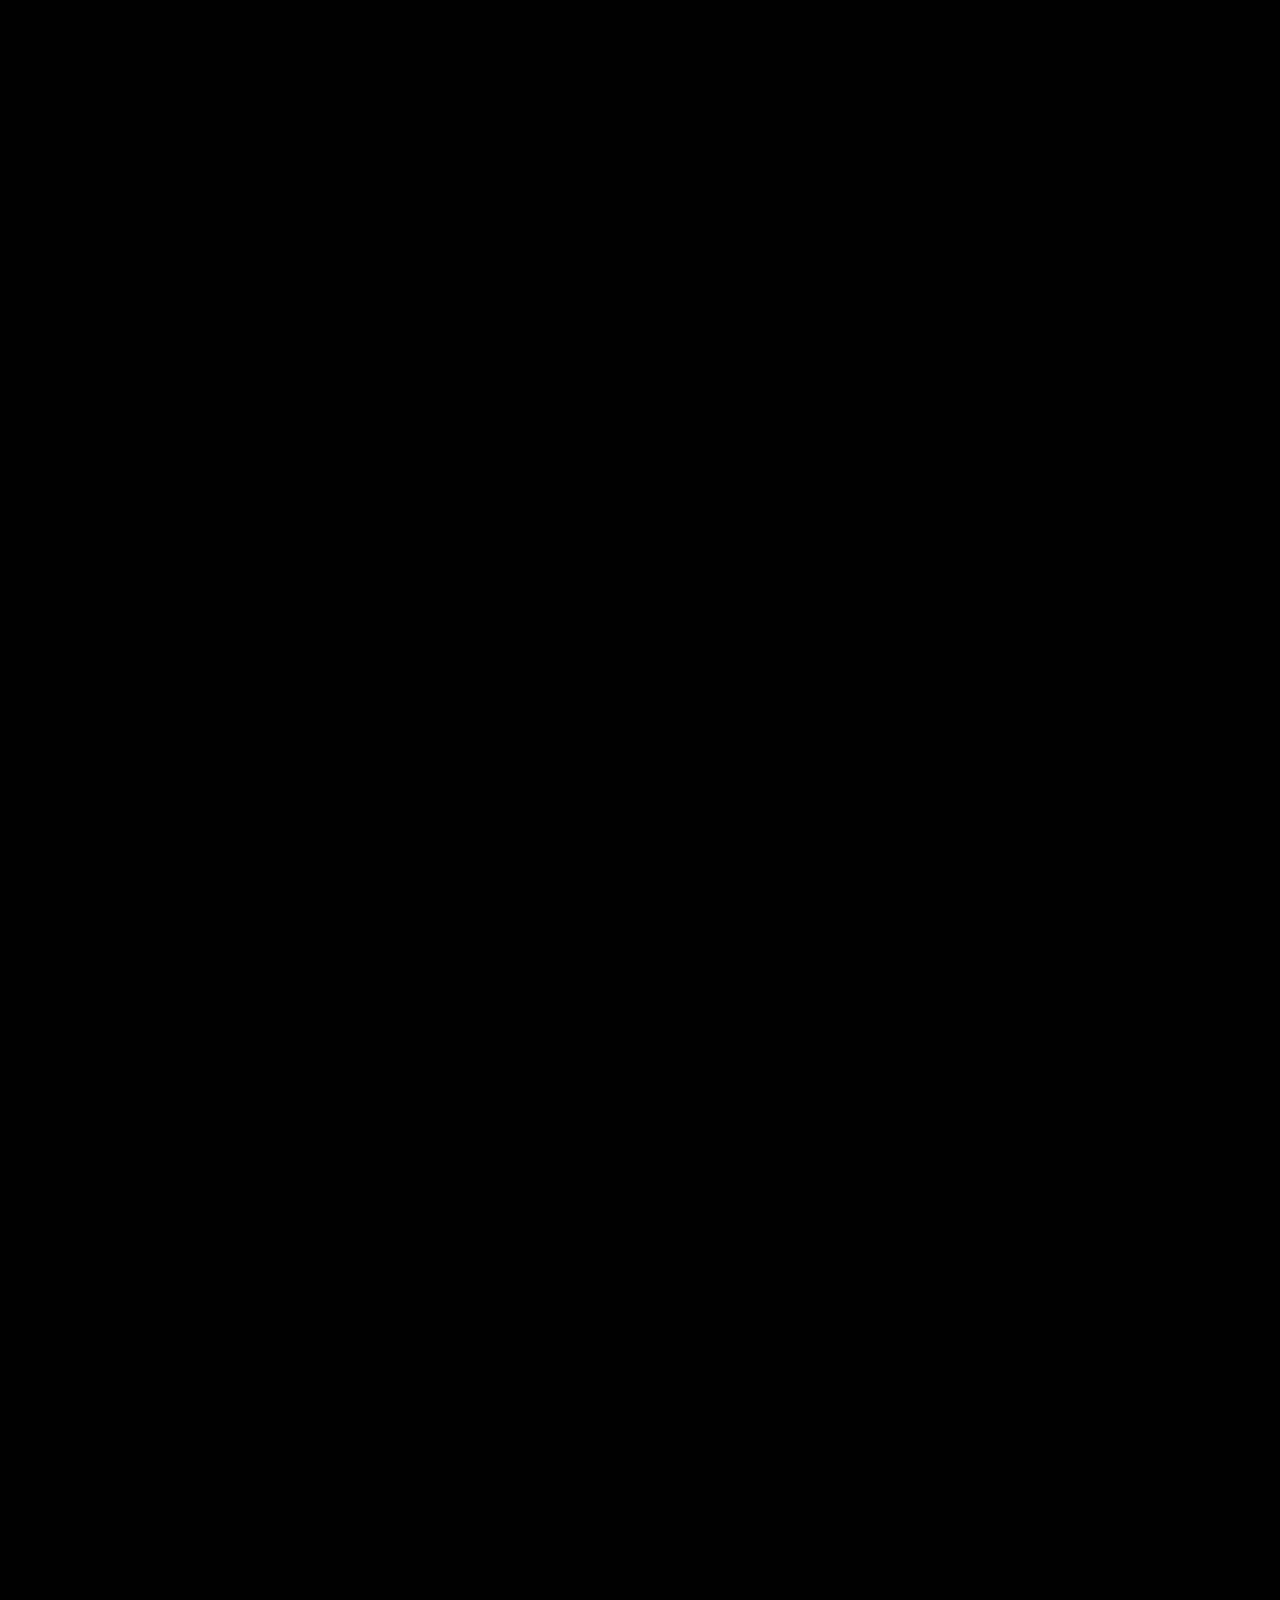
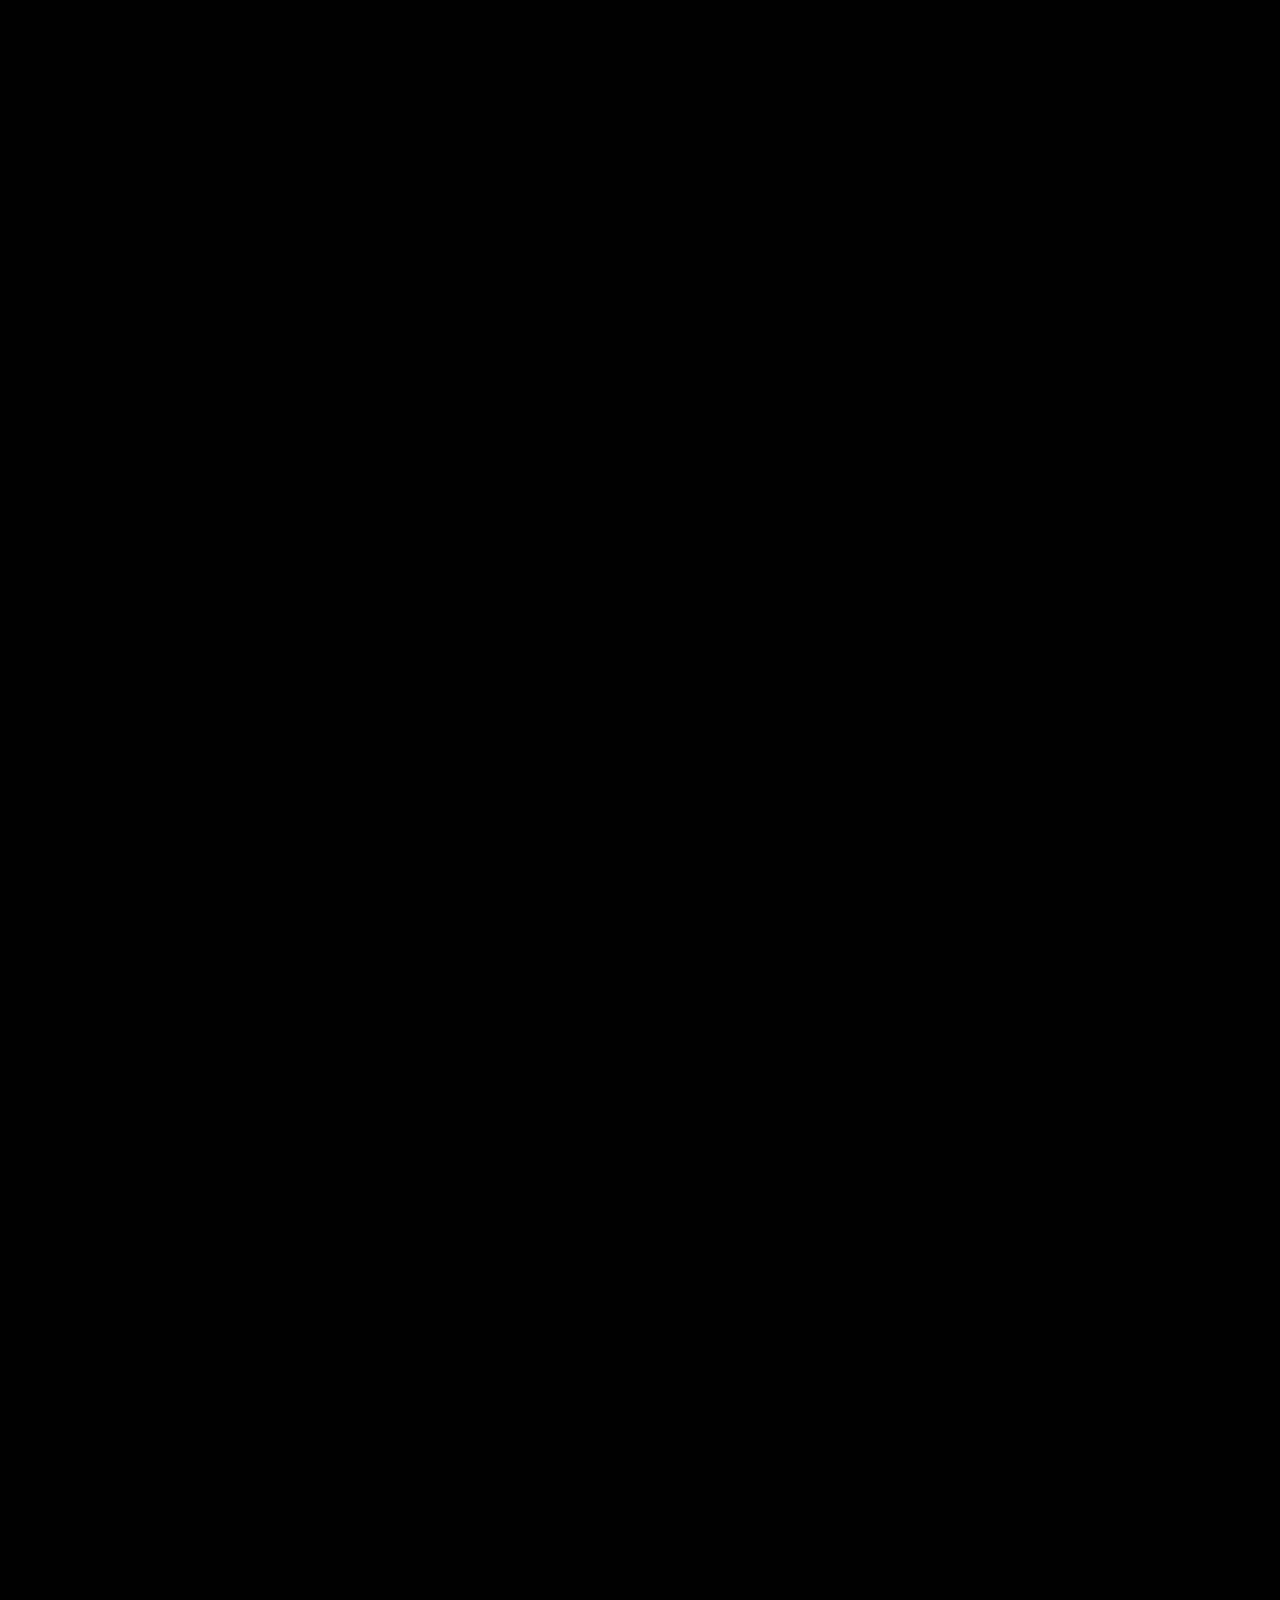
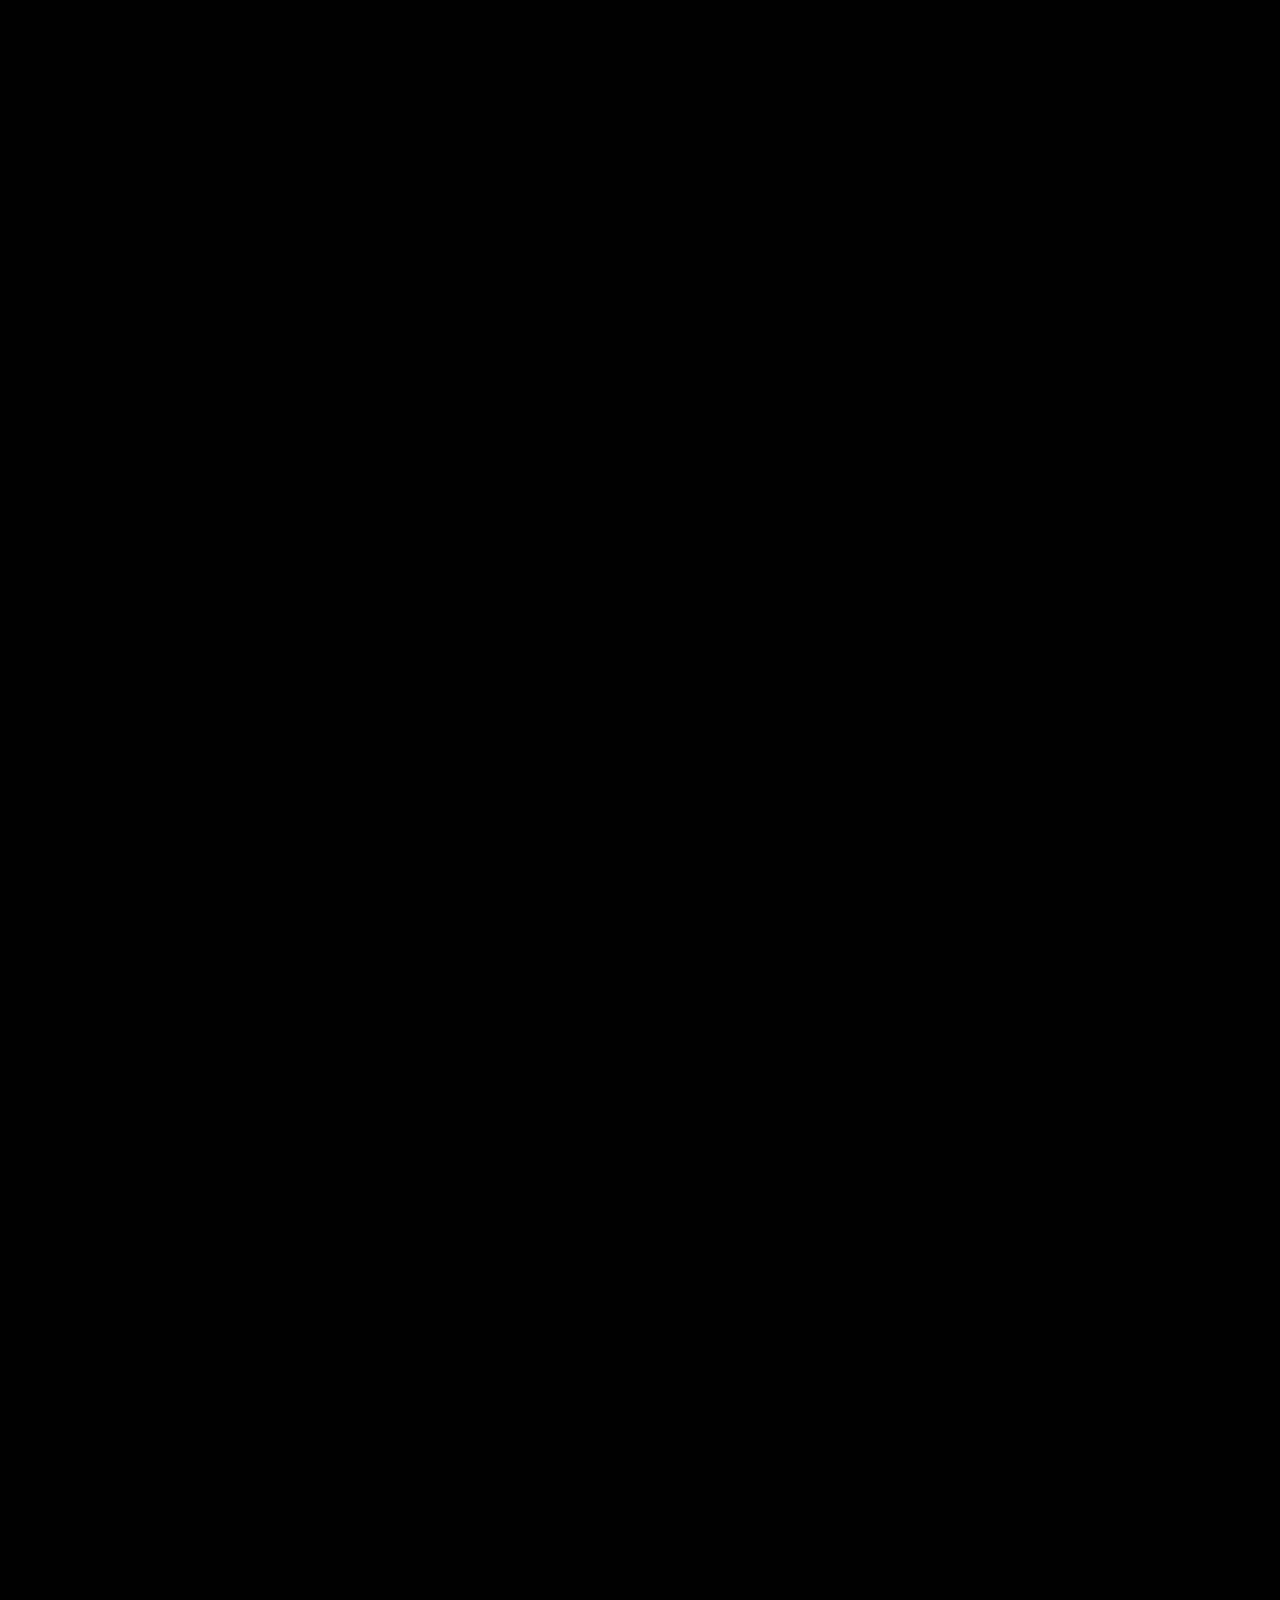
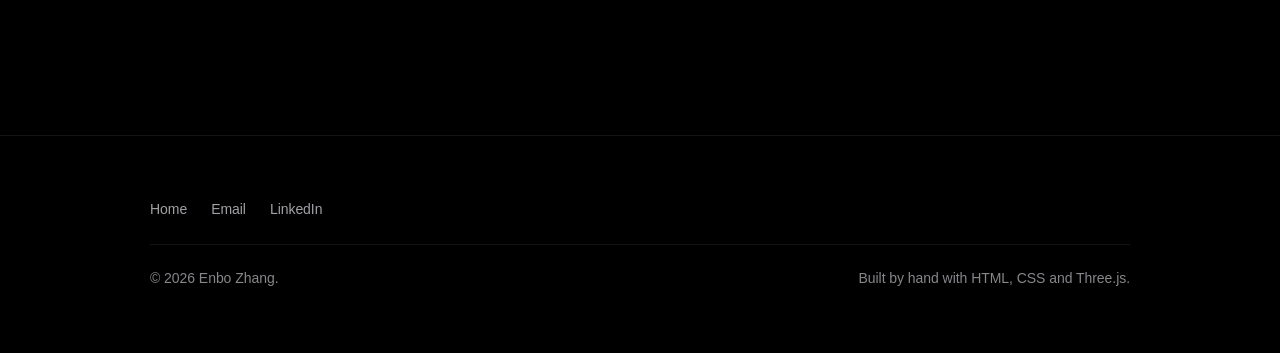
==== commit 1f3ec36c: "Add P-03: the NV microscope as its own project page The instrument walk-through moves off the spin-w" ====
--- a/index.html
+++ b/index.html
@@ -97,12 +97,17 @@
             </div>
           </a>
 
-          <div class="project-card project-card--soon tile tile--6">
-            <!-- TODO: replace with real project -->
-            <p class="project-card__eyebrow">Coming soon</p>
-            <h3 class="project-card__title">More work.</h3>
-            <p class="project-card__text">Further projects in sensing and nanofabrication will appear here.</p>
-          </div>
+          <a class="project-card project-card--featured tile tile--6" href="projects/nv-microscope/index.html" aria-label="Project: Building a quantum microscope — a scanning NV-centre microscope, built from components and automated">
+            <div class="project-card__body">
+              <p class="project-card__eyebrow">Instrumentation · Automation</p>
+              <h3 class="project-card__title">Building a quantum microscope.</h3>
+              <p class="project-card__text">The scanning NV-centre microscope behind the spin-wave work, built from components and run by control software I wrote. A 3D walk through the lab, from the shielded room down to the probe tip.</p>
+              <span class="btn btn--link project-card__link">Explore the project <span aria-hidden="true">›</span></span>
+            </div>
+            <div class="project-card__visual project-card__visual--scene" aria-hidden="true" data-scene-fixed="lab-setup" data-progress="0.365" data-init-layout="card">
+              <canvas></canvas>
+            </div>
+          </a>
         </div>
       </div>
     </section>
@@ -129,7 +134,7 @@
                 <li class="chip">Magnetoresistance</li>
                 <li class="chip">Scanning NV magnetometry</li>
               </ul>
-              <a class="btn btn--link skill__link" href="projects/nv-chirality/index.html">The NV microscope <span aria-hidden="true">›</span></a>
+              <a class="btn btn--link skill__link" href="projects/nv-chirality/index.html">Spin-wave sensing <span aria-hidden="true">›</span></a>
             </div>
           </li>
 
@@ -194,6 +199,7 @@
                 <li class="chip">RIE</li>
                 <li class="chip">Focused-ion-beam nanofabrication</li>
               </ul>
+              <a class="btn btn--link skill__link" href="projects/nv-microscope/index.html">The NV microscope <span aria-hidden="true">›</span></a>
             </div>
           </li>
 
--- a/assets/css/site.css
+++ b/assets/css/site.css
@@ -704,21 +704,6 @@
   .ring--minus { animation: spin-ccw 30s linear infinite; }
 }
 
-.project-card--soon {
-  background: var(--c-surface-1);
-  border: 1px dashed var(--c-border);
-  color: var(--c-text-3);
-  min-height: 260px;
-  justify-content: flex-end;
-  gap: var(--sp-2);
-}
-.project-card--soon .project-card__eyebrow { font-size: var(--fs-caption); color: var(--c-text-3); }
-.project-card--soon .project-card__title { font-size: var(--fs-title); line-height: var(--lh-title); color: var(--c-text-2); }
-.project-card--soon .project-card__text { font-size: var(--fs-body); color: var(--c-text-3); }
-@media (hover: hover) and (pointer: fine) {
-  .project-card--soon:hover { background-color: var(--c-surface-1); }
-}
-
 @media (max-width: 1068px) {
   .project-card--featured { grid-template-columns: minmax(0, 1fr); min-height: 0; }
   .project-card__visual { order: -1; min-height: 300px; aspect-ratio: 16 / 10; }
@@ -937,7 +922,11 @@
   -webkit-backdrop-filter: blur(14px) saturate(140%);
   backdrop-filter: blur(14px) saturate(140%);
 }
-@media (max-height: 760px) and (min-width: 735px) { .beat--compact .beat__text { display: none; } }
+/* Short screens: live overlays drop the body text to keep the scene in view. Never in the
+   stacked fallback, and not where the text is the story (.scene--keep-text, the P-03 lab walk). */
+@media (max-height: 760px) and (min-width: 735px) {
+  .js .scene:not(.scene--static):not(.scene--keep-text) .beat--compact .beat__text { display: none; }
+}
 .beat--compact .beat__eyebrow { margin-bottom: var(--sp-1); }
 .beat--compact .beat__title { font-size: var(--fs-title); line-height: var(--lh-title); }
 .beat--compact .beat__text { margin-top: var(--sp-2); max-width: 44em; }
@@ -1706,7 +1695,7 @@
 }
 
 /* instrument scroll scene */
-#scene-setup { --scene-h: 520vh; }
+#scene-setup { --scene-h: 900vh; }
 .setup__canvas { cursor: grab; touch-action: pan-y; }
 .setup__canvas.is-grabbing { cursor: grabbing; }
 .setup__veil {
@@ -1730,7 +1719,6 @@
 
   /* home: project visual keeps its own width (aspect-ratio + min-height was forcing it wider than the card) */
   .project-card__visual { min-height: 0; aspect-ratio: 4 / 3; }
-  .project-card--soon { min-height: 150px; }
 
   /* about: long paragraphs read better ranged left, like the rest of the lab style */
   .about__body, .about__body .lockup { text-align: left; align-items: flex-start; }
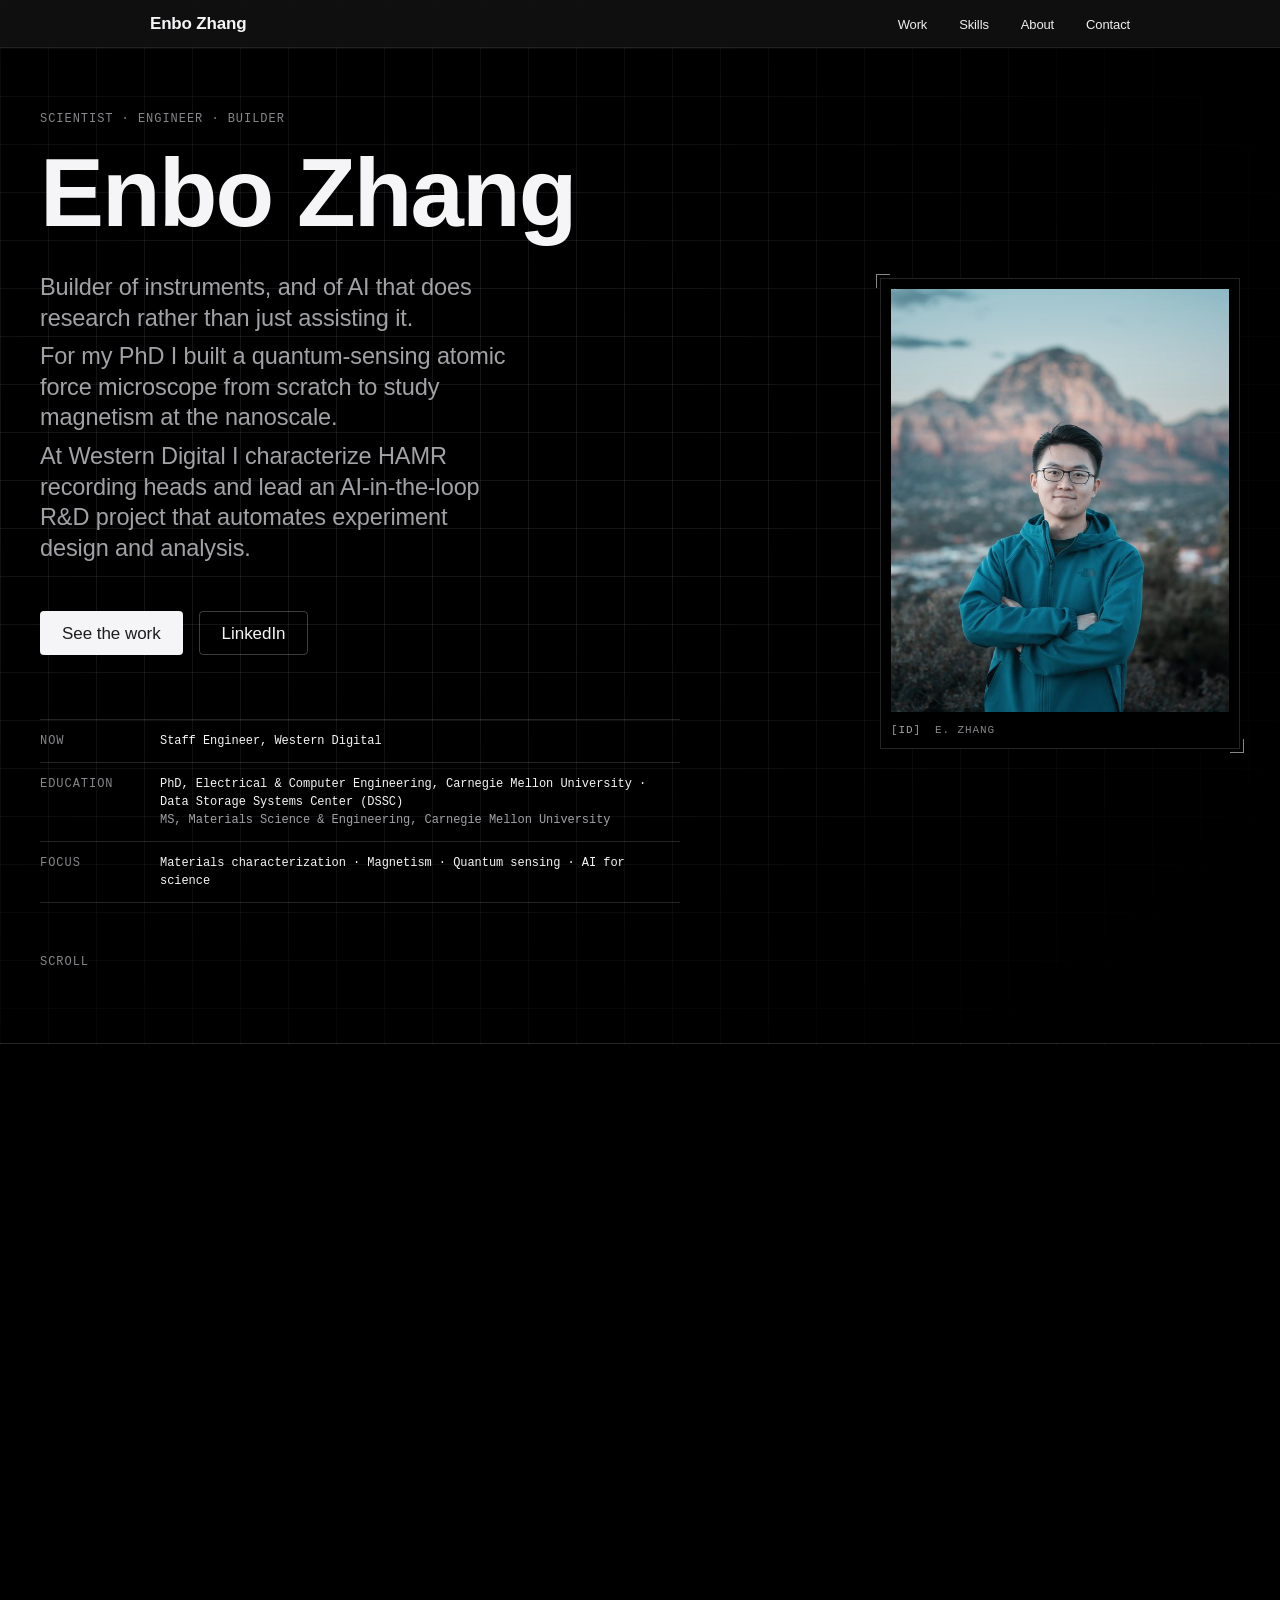
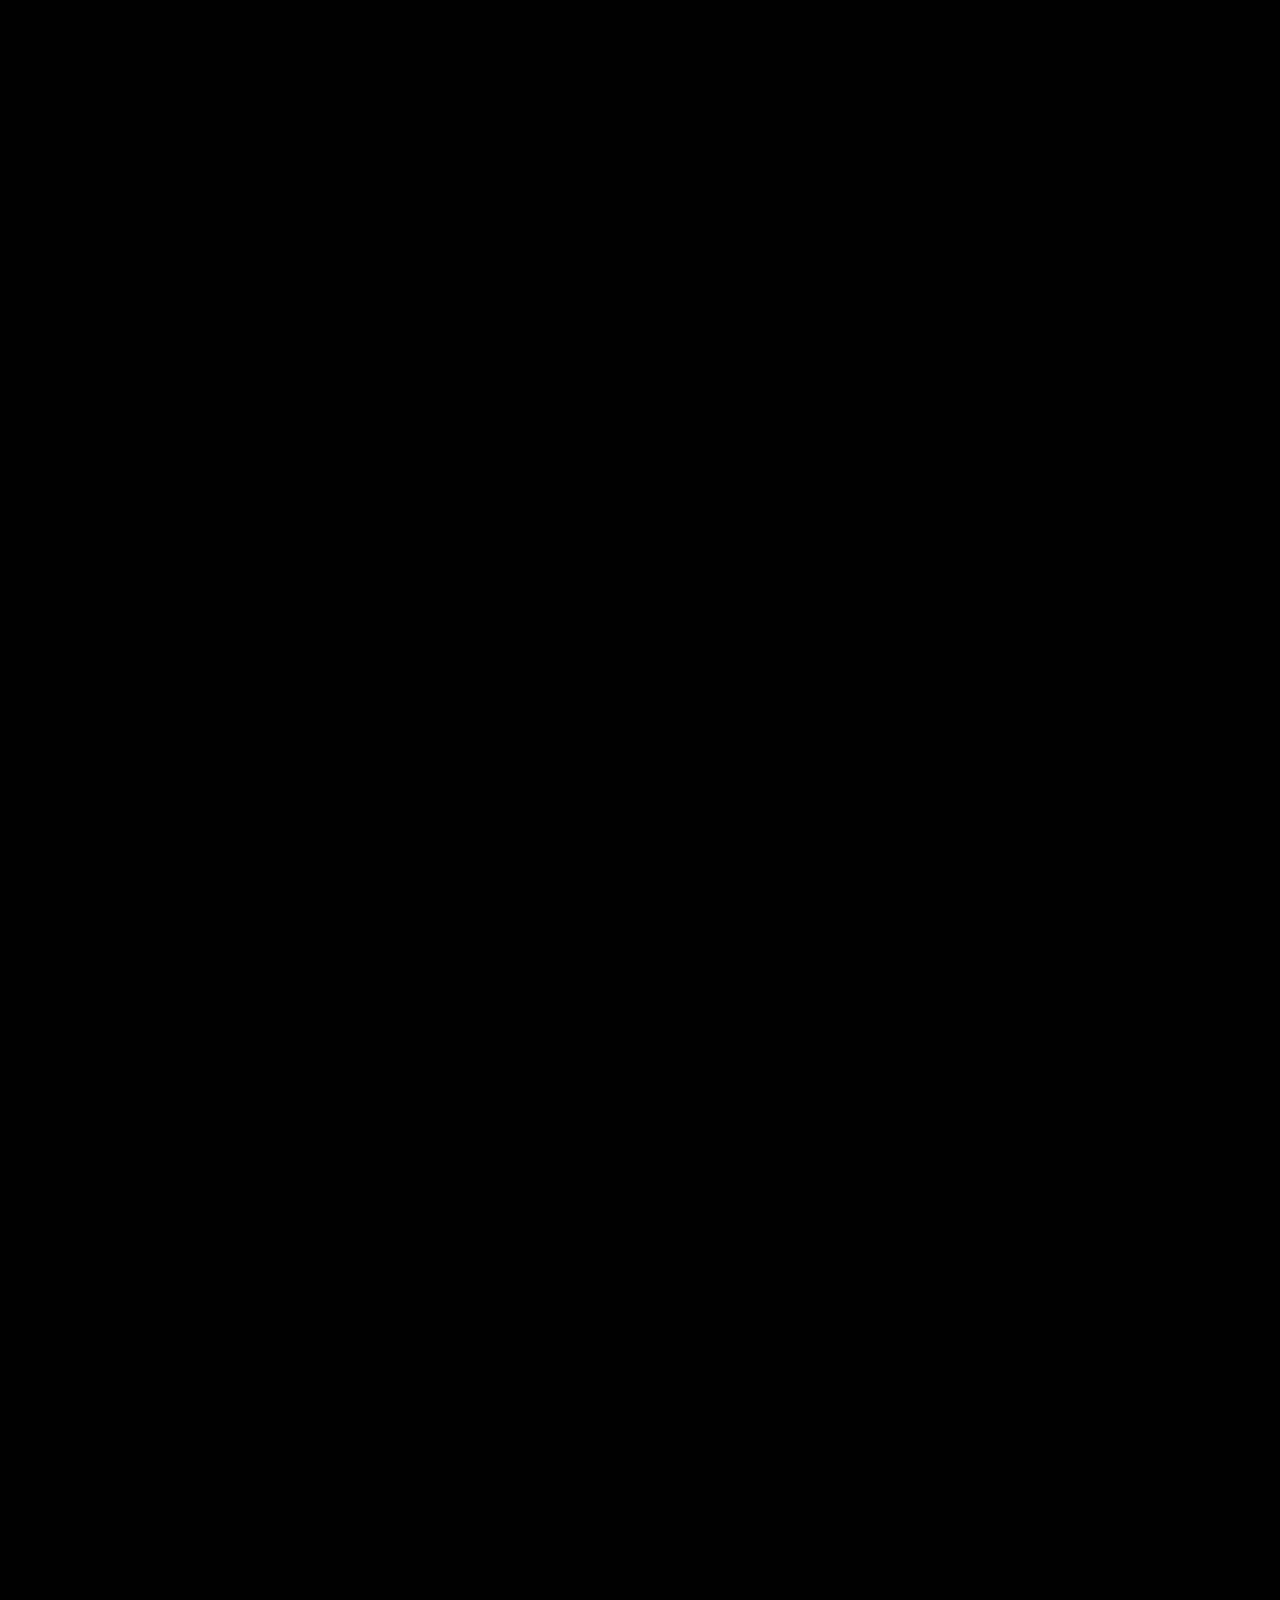
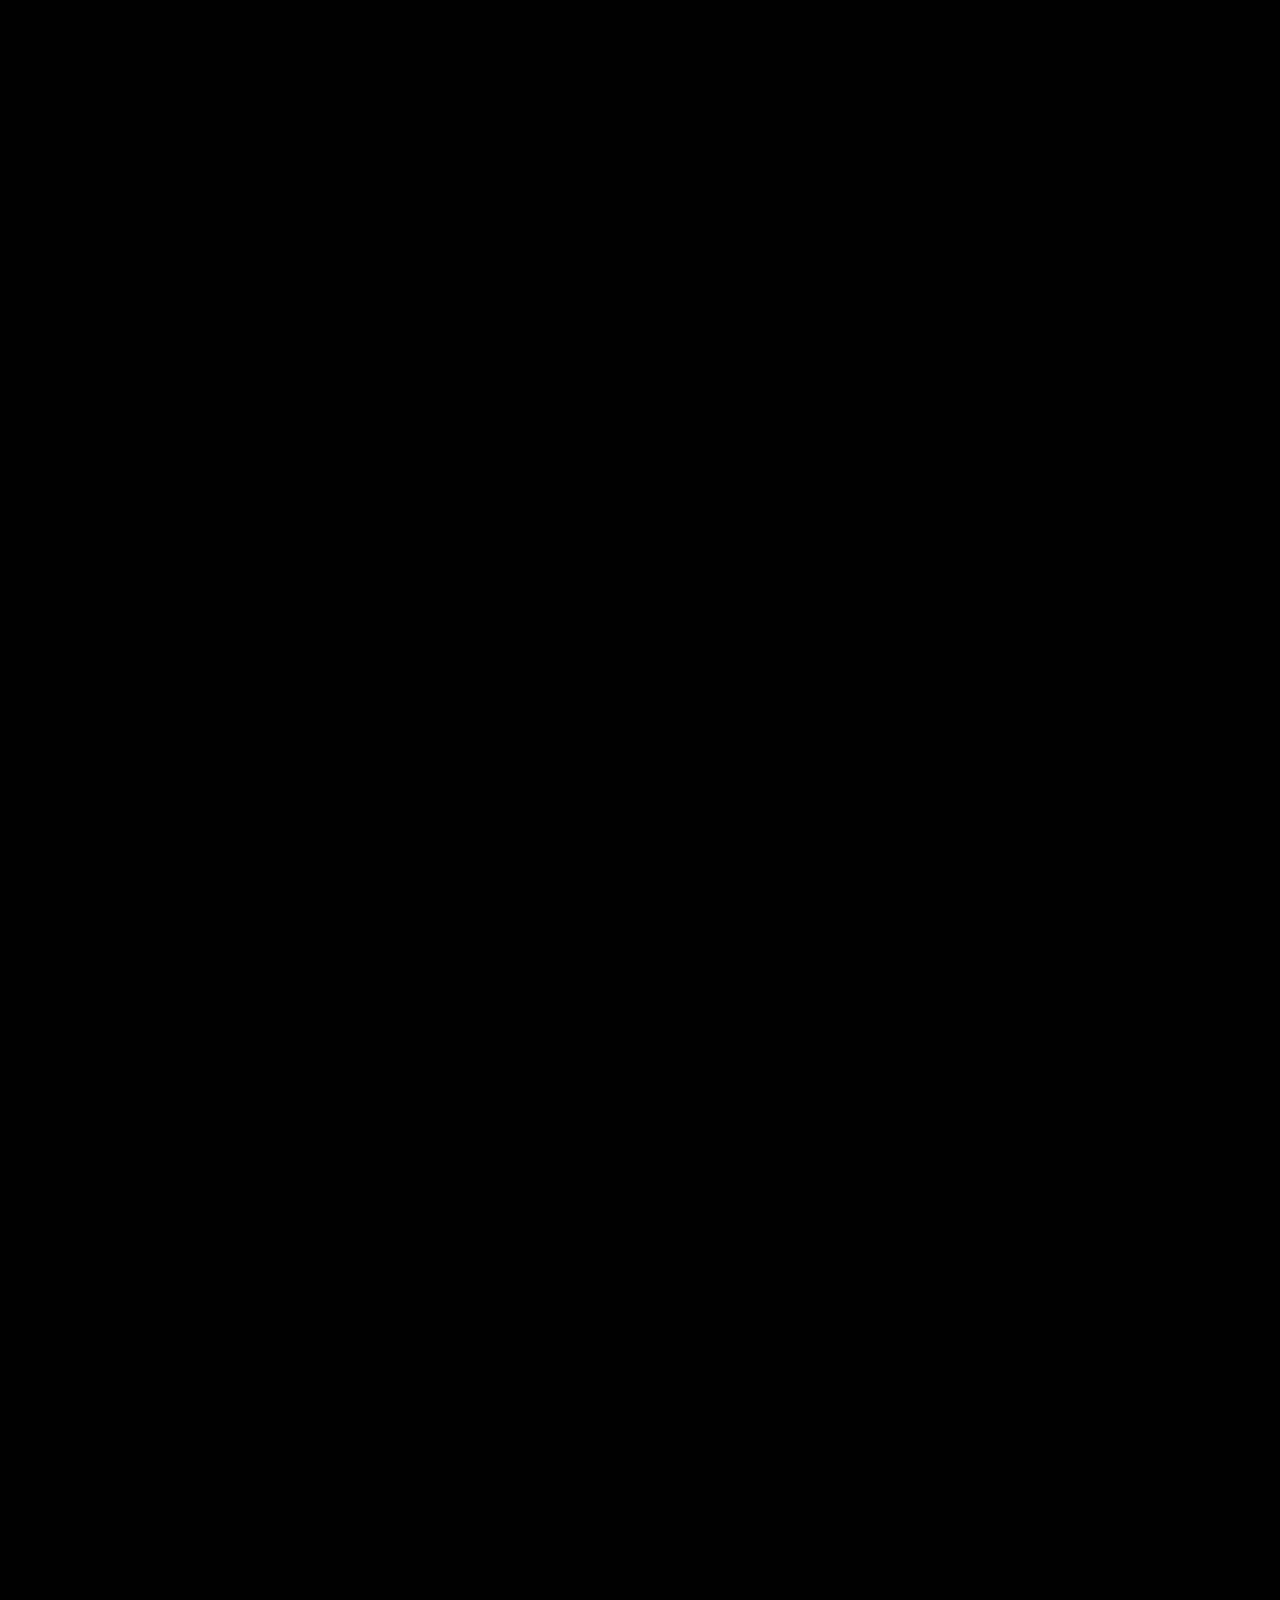
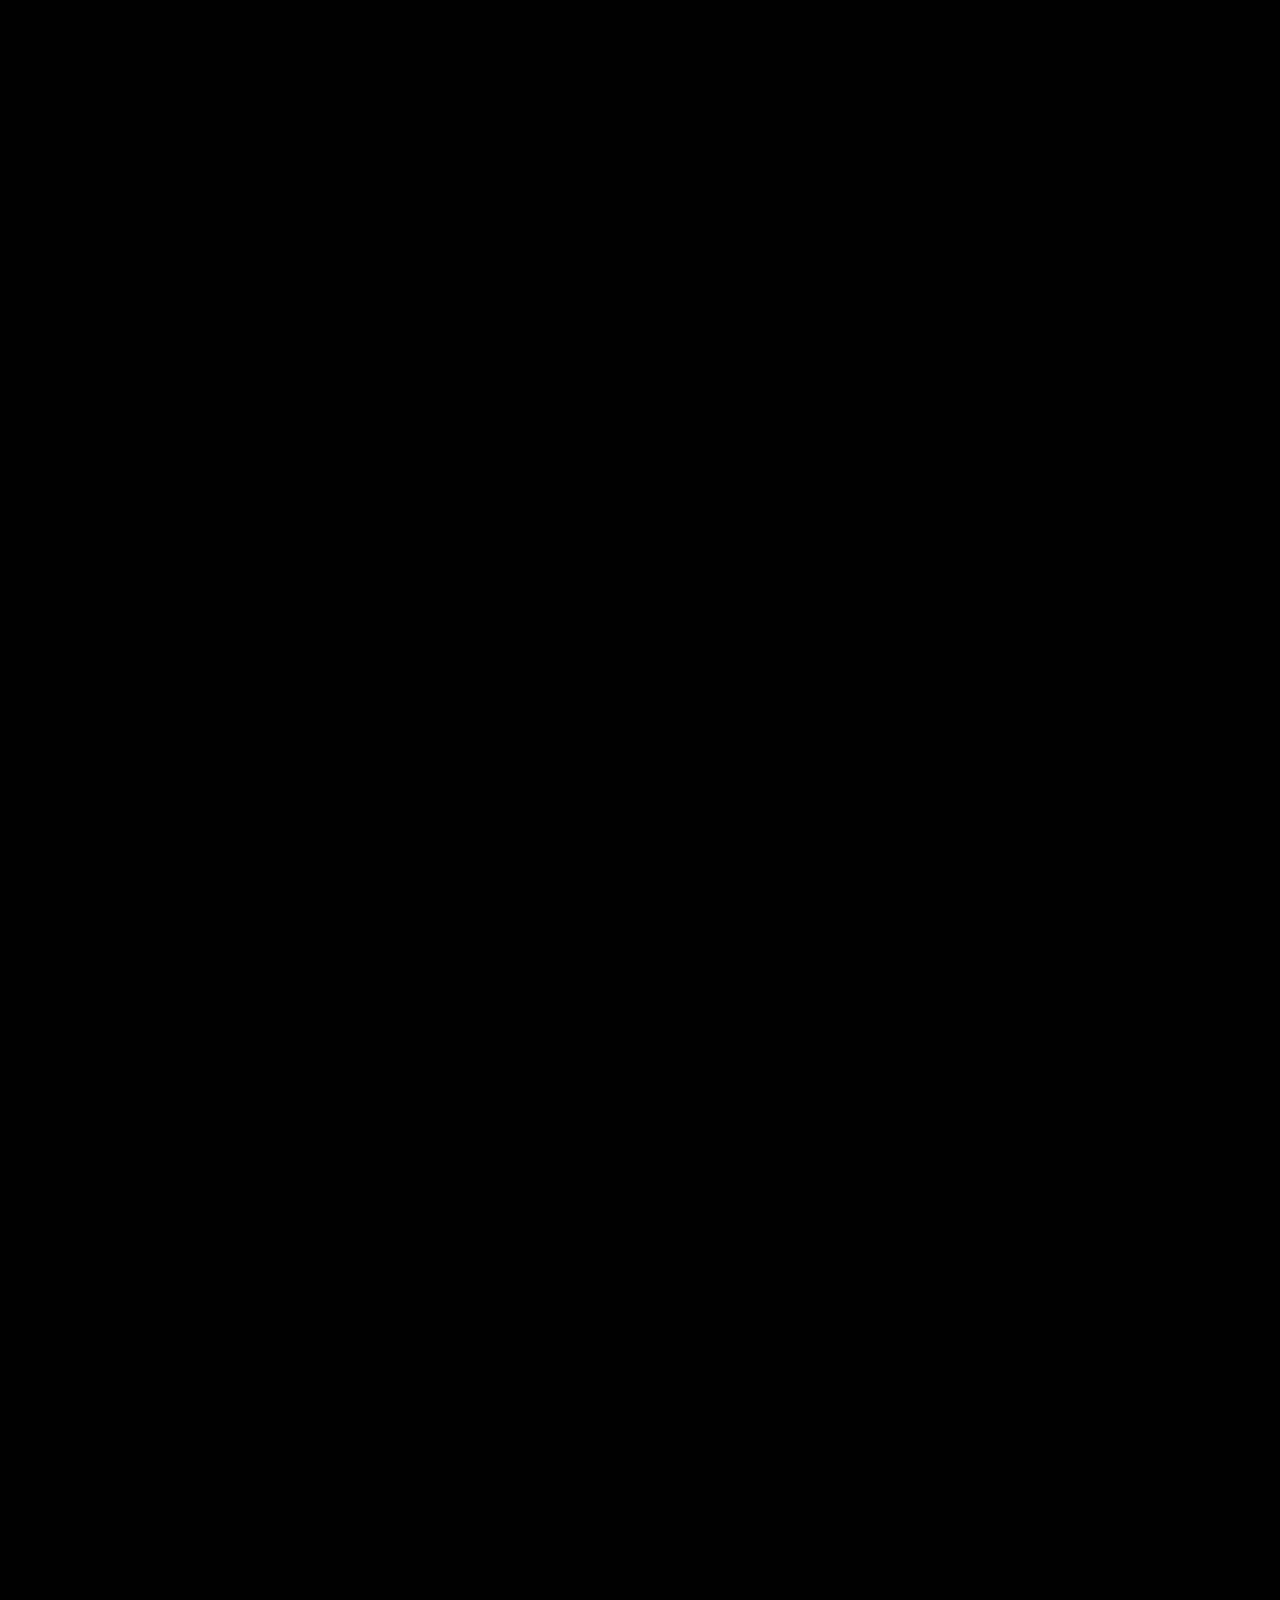
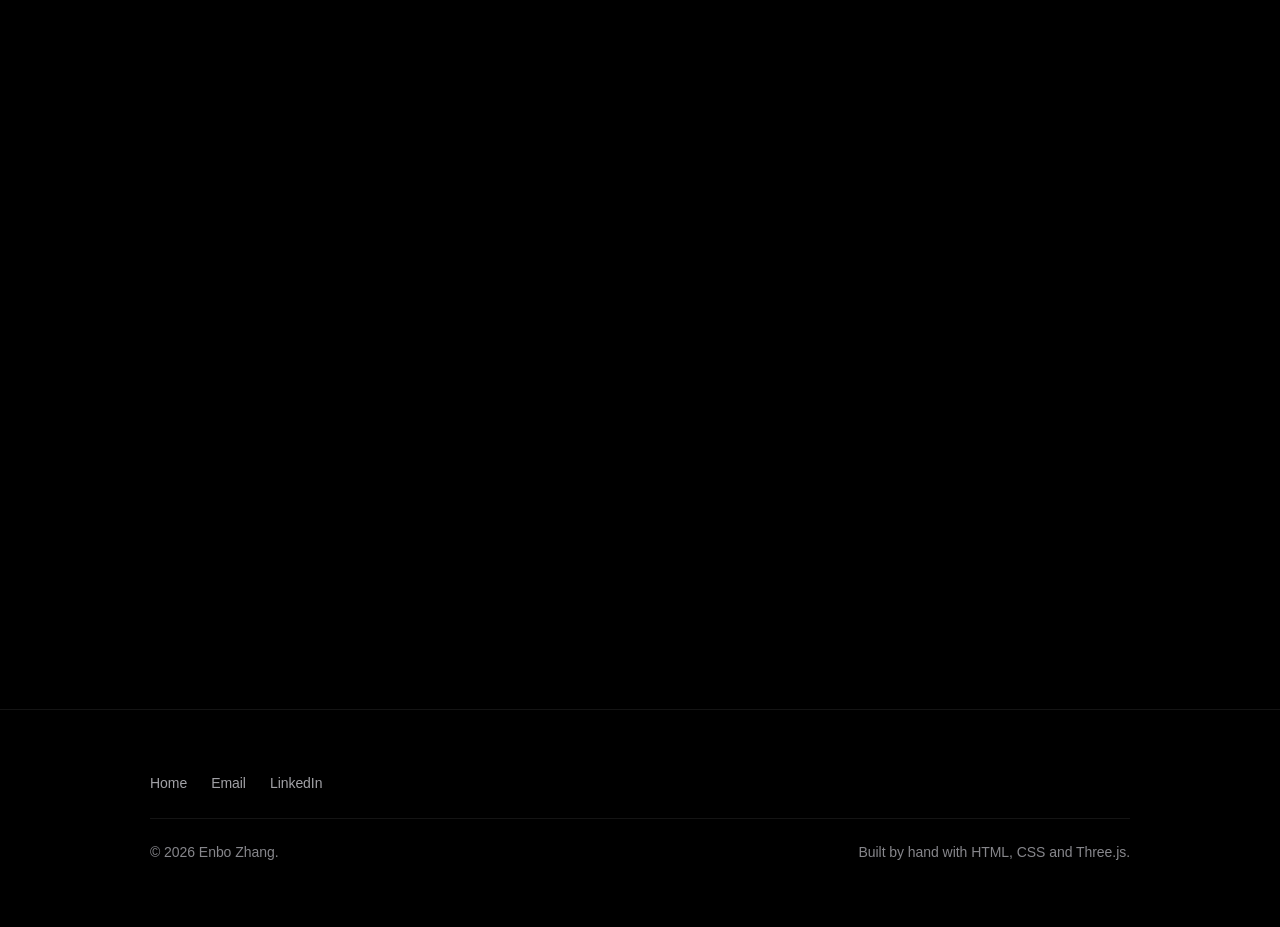
==== commit 5a3cced1: "Add P-04: micrographs as their own project page Six micrographs (TEM of FIB-prepared lamellae and a " ====
--- a/index.html
+++ b/index.html
@@ -108,6 +108,18 @@
               <canvas></canvas>
             </div>
           </a>
+
+          <a class="project-card project-card--featured tile tile--6" href="projects/micrographs/index.html" aria-label="Project: Cut a slice, look inside — TEM of FIB-prepared lamellae and a plan-view SEM, across three material systems, each with a 3D model">
+            <div class="project-card__body">
+              <p class="project-card__eyebrow">Structural characterization · FIB + TEM · SEM</p>
+              <h3 class="project-card__title">Cut a slice. Look inside.</h3>
+              <p class="project-card__text">TEM images of lamellae I prepared by focused ion beam, and one plan-view SEM I took, across three material systems, each beside a 3D model of its structure.</p>
+              <span class="btn btn--link project-card__link">Explore the project <span aria-hidden="true">›</span></span>
+            </div>
+            <div class="project-card__visual project-card__visual--micro" aria-hidden="true">
+              <img src="assets/img/micrographs/mn3sn-kagome-haadf-800.webp" srcset="assets/img/micrographs/mn3sn-kagome-haadf-800.webp 800w, assets/img/micrographs/mn3sn-kagome-haadf-1200.webp 1200w" sizes="(max-width: 1068px) 90vw, 600px" width="800" height="786" loading="lazy" decoding="async" alt="">
+            </div>
+          </a>
         </div>
       </div>
     </section>
@@ -233,6 +245,7 @@
                 <li class="chip">HR-TEM</li>
                 <li class="chip">XRD</li>
               </ul>
+              <a class="btn btn--link skill__link" href="projects/micrographs/index.html">The micrographs <span aria-hidden="true">›</span></a>
             </div>
           </li>
         </ol>
--- a/assets/css/site.css
+++ b/assets/css/site.css
@@ -1995,3 +1995,231 @@
   .skill { grid-template-columns: minmax(0, 1fr); row-gap: var(--sp-3); padding: var(--sp-5) 0; }
   .skill__body { padding-top: 0; }
 }
+
+/* --------------------------------------------------------------------------
+   Micrographs (project page) — ruled groups like Skills. Images are always shown whole (never cropped
+   or covered: each has a scale bar drawn in); a transparent button over each opens the lightbox.
+   -------------------------------------------------------------------------- */
+/* home card for the micrographs: a real image instead of a scene, contained so its scale bar stays in */
+.project-card__visual--micro { --pad: clamp(20px, 3vw, 40px); }
+.project-card__visual--micro img {
+  position: absolute;
+  top: var(--pad); left: var(--pad);
+  width: calc(100% - 2 * var(--pad));
+  height: calc(100% - 2 * var(--pad));
+  object-fit: contain;
+}
+.mgroup {
+  display: grid;
+  row-gap: var(--sp-7);
+  padding: var(--sp-6) 0 var(--sp-8);
+  border-top: 1px solid var(--c-border);
+}
+.mgroup:last-child { border-bottom: 1px solid var(--c-border); }
+.mgroup__head { display: flex; flex-wrap: wrap; align-items: baseline; gap: var(--sp-2) var(--sp-4); min-width: 0; }
+.mgroup__idx,
+.mgroup__note {
+  font-family: var(--font-mono);
+  font-size: 12px;
+  letter-spacing: 0.08em;
+  color: var(--c-text-3);
+}
+.mgroup__note { margin-left: auto; text-transform: uppercase; }
+.mgroup__title {
+  margin: 0;
+  font-size: clamp(1.25rem, 1.05rem + 0.8vw, 1.75rem);
+  font-weight: var(--fw-semibold);
+  line-height: 1.2;
+  letter-spacing: -0.01em;
+  color: var(--c-text-1);
+}
+:is(.micrographs, .hero__spec) sub { font-size: 0.7em; line-height: 0; vertical-align: -0.25em; }
+
+.micro { margin: 0; min-width: 0; }
+.micro__frame {
+  position: relative;
+  background: #000;
+  border: 1px solid var(--c-border);
+  transition: border-color var(--dur-fast) var(--ease-standard);
+}
+.micro__frame img { width: 100%; height: auto; }
+.micro__open {
+  position: absolute;
+  inset: 0;
+  width: 100%;
+  cursor: zoom-in;
+}
+.micro__open::after {                             /* hover / focus tag; sits in a corner, off the scale bars */
+  content: "Enlarge +";
+  position: absolute;
+  top: 8px; right: 8px;
+  padding: 5px 7px;
+  border-radius: 3px;
+  background: rgba(0, 0, 0, 0.72);
+  font-family: var(--font-mono);
+  font-size: 11px;
+  line-height: 1;
+  letter-spacing: 0.08em;
+  text-transform: uppercase;
+  color: var(--c-text-1);
+  opacity: 0;
+  transition: opacity var(--dur-fast) var(--ease-standard);
+}
+.micro__open:focus-visible { border-radius: 0; }
+.micro__open:focus-visible::after { opacity: 1; }
+@media (hover: hover) and (pointer: fine) {
+  .micro__frame:hover { border-color: rgba(255, 255, 255, 0.34); }
+  .micro__frame:hover .micro__open::after { opacity: 1; }
+}
+.micro__text { padding-top: var(--sp-4); max-width: 62ch; }
+.micro__title {
+  margin: 0;
+  font-size: var(--fs-body-lg);
+  font-weight: var(--fw-semibold);
+  line-height: 1.3;
+  color: var(--c-text-1);
+}
+.micro__caption {
+  margin: var(--sp-2) 0 0;
+  font-size: var(--fs-body);
+  line-height: var(--lh-body);
+  color: var(--c-text-2);
+}
+.micro__credit {
+  margin: var(--sp-3) 0 0;
+  font-family: var(--font-mono);
+  font-size: 12px;
+  letter-spacing: 0.04em;
+  color: var(--c-text-3);
+}
+/* plate: image on the left (never narrower than 340px, so the SEM dots stay resolved), text beside it */
+.micro--plate {
+  display: grid;
+  grid-template-columns: minmax(340px, 480px) minmax(0, 1fr);
+  column-gap: clamp(1.5rem, 4vw, 3.5rem);
+  align-items: start;
+}
+.micro--plate .micro__text { padding-top: 0; max-width: 44ch; }
+/* pair: column widths in proportion to the images' aspect ratios (1.236 : 1.503) so they share a height */
+.micro-pair {
+  display: grid;
+  grid-template-columns: minmax(0, 1.236fr) minmax(0, 1.503fr);
+  gap: var(--sp-7) var(--tile-gap);
+  align-items: start;
+}
+@media (max-width: 734px) {
+  .mgroup { row-gap: var(--sp-6); padding: var(--sp-5) 0 var(--sp-7); }
+  .mgroup__note { margin-left: 0; flex-basis: 100%; }
+  .micro--plate { grid-template-columns: minmax(0, 1fr); }
+  .micro--plate .micro__text { padding-top: var(--sp-4); }
+  .micro-pair { grid-template-columns: minmax(0, 1fr); row-gap: var(--sp-6); }
+}
+
+/* lightbox for micrographs: dark frame instead of the paper panel, plus a credit line */
+dialog.lightbox--dark .lightbox__panel { background: #000; border: 1px solid var(--c-border); padding: 0; border-radius: 0; }
+dialog.lightbox--dark .lightbox__panel img { border-radius: 0; max-width: 92vw; }
+.lightbox__credit:empty { display: none; }
+.lightbox__credit {
+  margin-top: var(--sp-2);
+  font-family: var(--font-mono);
+  font-size: 12px;
+  letter-spacing: 0.04em;
+  color: var(--c-text-3);
+}
+@media (max-width: 734px) {
+  dialog.lightbox--dark .lightbox__panel { padding: 0; }
+  dialog.lightbox--dark .lightbox__panel img { max-width: calc(100vw - 2 * var(--gutter)); }
+}
+
+/* 3D model beside a plate micrograph: the model matches the image's height, the caption sits under the
+   image and the stage buttons under the model. site.js mounts the scene ([data-scene-fixed]) and wires
+   the buttons; if WebGL fails (or there's no JS) the plate falls back to image + caption side by side. */
+.micro--model {
+  grid-template-areas: "frame view" "text bar";
+  row-gap: var(--sp-4);
+}
+.micro--model > .micro__frame { grid-area: frame; align-self: start; }
+.micro--model > .micro__text { grid-area: text; padding-top: 0; }
+.mmodel__view {
+  grid-area: view;
+  align-self: stretch;
+  position: relative;
+  min-width: 0;
+  min-height: 300px;
+  background: #000;
+  border: 1px solid var(--c-border);
+  overflow: hidden;
+}
+.mmodel__canvas {
+  position: absolute; inset: 0;
+  width: 100%; height: 100%;
+  touch-action: pan-y;          /* horizontal drag rotates; vertical swipes still scroll the page */
+  cursor: grab;
+  opacity: 0;
+  transition: opacity 700ms var(--ease-out);
+}
+.mmodel__canvas:active { cursor: grabbing; }
+.mmodel__view.is-ready .mmodel__canvas { opacity: 1; }
+.mmodel__bar {
+  grid-area: bar;
+  display: flex;
+  flex-wrap: wrap;
+  align-items: center;
+  align-self: start;
+  gap: 6px;
+  min-width: 0;
+}
+.mmodel__tag {
+  flex-basis: 100%;
+  margin: 0 0 var(--sp-1);
+  font-family: var(--font-mono);
+  font-size: 12px;
+  letter-spacing: 0.08em;
+  text-transform: uppercase;
+  color: var(--c-text-3);
+}
+.mmodel__stage,
+.mmodel__play {
+  padding: 6px 10px;
+  border: 1px solid var(--c-border);
+  border-radius: 4px;
+  font-family: var(--font-mono);
+  font-size: 12px;
+  line-height: 1.25;
+  color: var(--c-text-2);
+  cursor: pointer;
+  transition: color var(--dur-fast) var(--ease-standard), border-color var(--dur-fast) var(--ease-standard),
+    background-color var(--dur-fast) var(--ease-standard);
+}
+.mmodel__stage[aria-pressed="true"] {
+  border-color: rgba(255, 255, 255, 0.5);
+  background: var(--c-surface-2);
+  color: var(--c-text-1);
+}
+.mmodel__play { margin-left: auto; border-color: transparent; color: var(--c-text-3); }
+@media (hover: hover) and (pointer: fine) {
+  .mmodel__stage:hover,
+  .mmodel__play:hover { border-color: var(--c-border-strong); color: var(--c-text-1); }
+}
+/* fallbacks: no WebGL / no JS → the plain plate */
+.no-js .micro--model .mmodel__view, .no-js .micro--model .mmodel__bar,
+.no-js .micro__open,
+.micro--model:has(> .mmodel__view.is-failed) .mmodel__view,
+.micro--model:has(> .mmodel__view.is-failed) .mmodel__bar { display: none; }
+.no-js .micro--model,
+.micro--model:has(> .mmodel__view.is-failed) { grid-template-areas: none; }
+.no-js .micro--model > *,
+.micro--model:has(> .mmodel__view.is-failed) > * { grid-area: auto; }
+/* tablet: image + caption side by side, model full width beneath */
+@media (max-width: 1068px) and (min-width: 735px) {
+  .micro--model { grid-template-areas: "frame text" "view view" "bar bar"; row-gap: var(--sp-5); }
+  .micro--model > .micro__text { align-self: start; }
+  .mmodel__view { min-height: 0; aspect-ratio: 2 / 1; }
+  .mmodel__bar { margin-top: calc(var(--sp-2) - var(--sp-5)); }
+}
+/* phone: one column — image, caption, model, buttons */
+@media (max-width: 734px) {
+  .micro--model { grid-template-areas: "frame" "text" "view" "bar"; }
+  .micro--model > .micro__text { padding-top: 0; }
+  .mmodel__view { min-height: 0; aspect-ratio: 4 / 3; margin-top: var(--sp-3); }
+}
